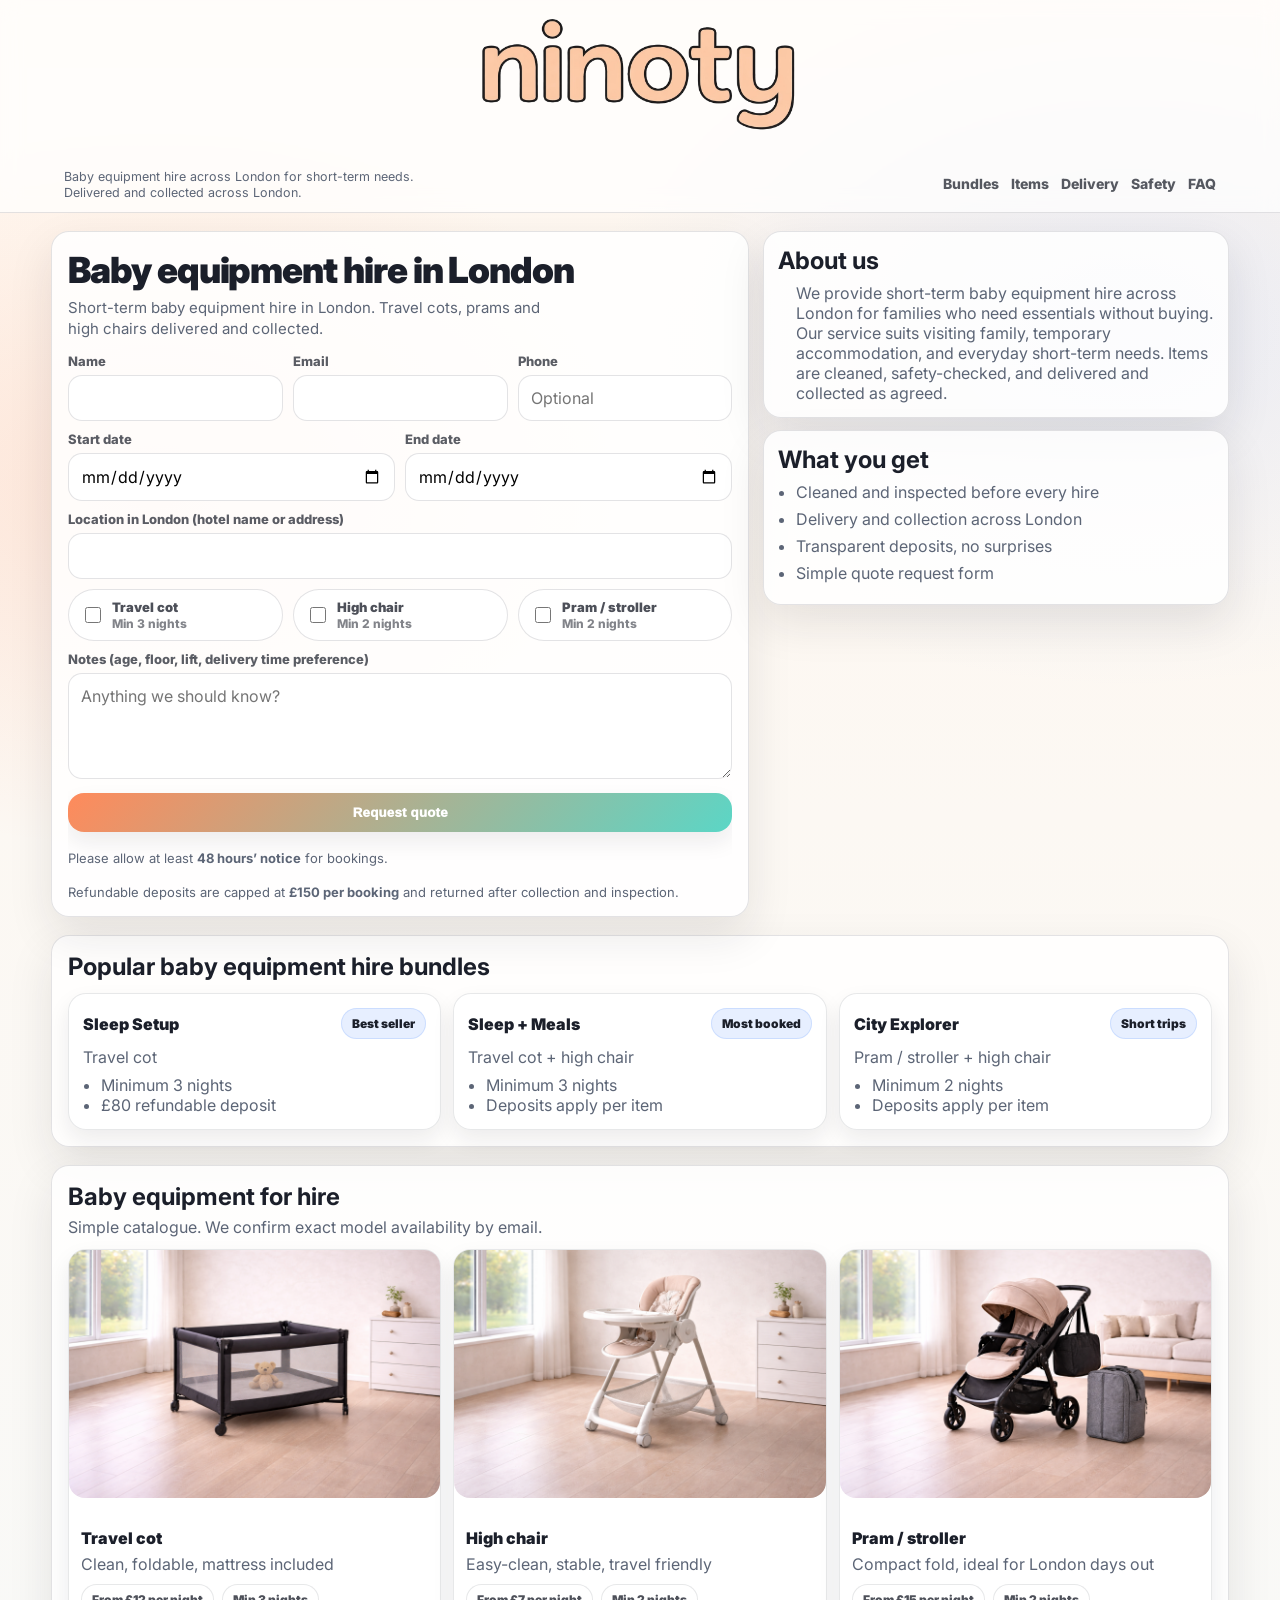
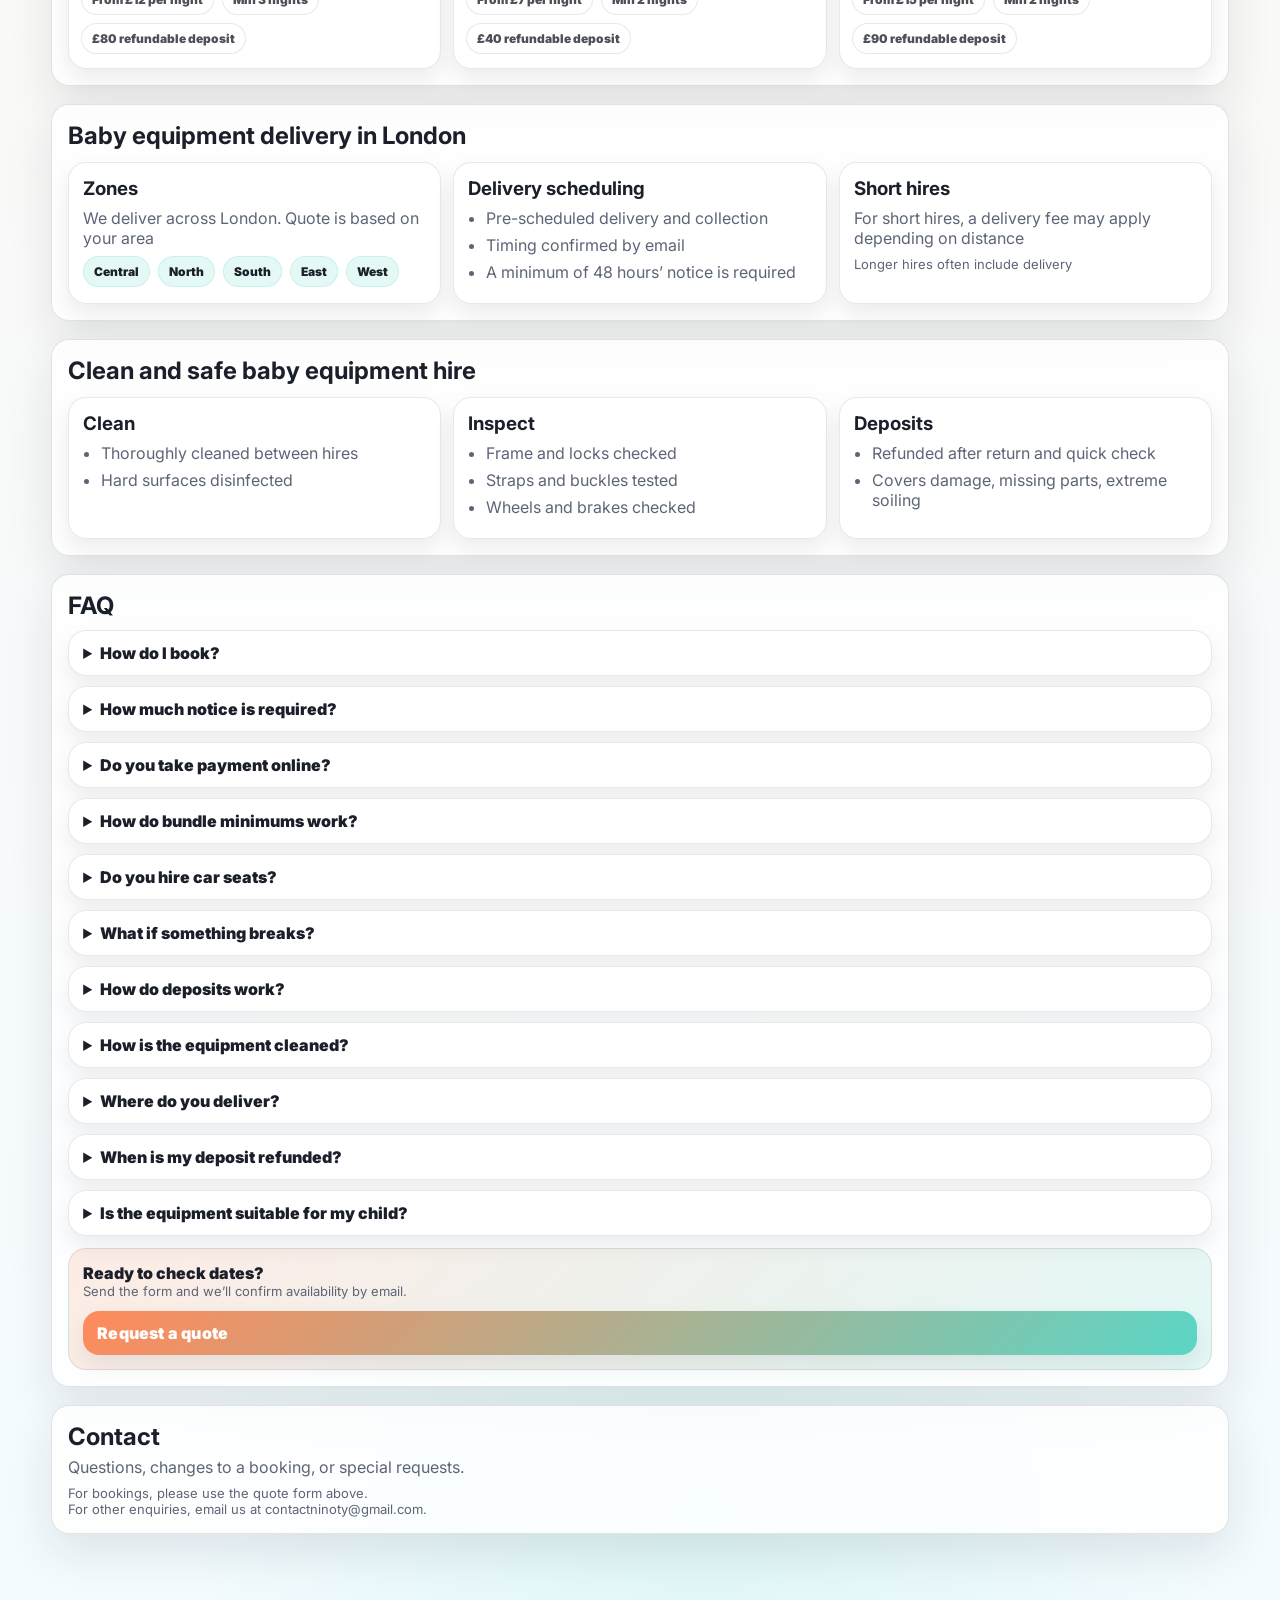
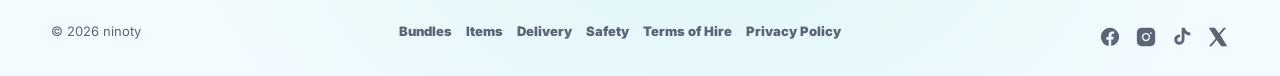
==== index.html @ bf69cdf9 "favicon fix" ====
<!doctype html>
<html lang="en">
<head>
<!-- Google tag (gtag.js) -->
<script async src="https://www.googletagmanager.com/gtag/js?id=G-P8EN81XBQ0">
</script>
<script>
  window.dataLayer = window.dataLayer || [];
  function gtag(){dataLayer.push(arguments);}
  gtag('js', new Date());

  gtag('config', 'G-P8EN81XBQ0');
</script>
  <meta name="google-site-verification" content="wRnGSDMkeDOFPdHYI9C0vyOWE-GX8VwP2ZM1T0mgl_E" />
  <meta name="google-site-verification" content="97XYmqiNNCvXqMMkgpNxgFF7MHeZiaitrKLaD1qBqm8" />
  <meta charset="utf-8" />
  <meta name="viewport" content="width=device-width, initial-scale=1" />
  <link rel="icon" href="/favicon-32.png" sizes="32x32">
  <link rel="icon" href="/favicon-48.png" sizes="48x48">
  <link rel="apple-touch-icon" href="/icon-512.png">
  <title>Ninoty - Baby Equipment Hire in London | Travel Cots, Prams & High Chairs</title>
  <meta name="description" content="Baby equipment hire in London for short stays. Travel cots, prams and high chairs delivered and collected across London." />

  <!-- Brand font -->
  <link rel="preconnect" href="https://fonts.googleapis.com">
  <link rel="preconnect" href="https://fonts.gstatic.com" crossorigin>
  <link href="https://fonts.googleapis.com/css2?family=Inter:wght@400;600;700;800;900&display=swap" rel="stylesheet">
  <link rel="stylesheet" href="styles.css" />
</head>

<body>
  <!-- Top utility bar -->
<header class="top">
  <div class="top-inner header-stack">

    <!-- ROW 1: centered logo -->
    <div class="header-logo">
      <a href="/" aria-label="Ninoty home">
        <img src="images/ninoty-logo.png" alt="ninoty" class="brand-logo-center" />
      </a>
    </div>

    <!-- ROW 2: left text + right nav -->
    <div class="header-row">
      <div class="header-left">
        <div class="brand-sub">
          Baby equipment hire across London for short-term needs.<br>
          Delivered and collected across London.
        </div>
      </div>

      <nav class="header-right">
        <a href="#bundles">Bundles</a>
        <a href="#items">Items</a>
        <a href="#delivery">Delivery</a>
        <a href="#safety">Safety</a>
        <a href="#faq">FAQ</a>
      </nav>
    </div>

  </div>
</header>

  <main class="shell">
    <!-- Split: Quote panel + Trust panel -->
    <section class="first">
      <div class="quote">
        <div class="quote-head">
          <h1>Baby equipment hire in London</h1>
          <p class="hero-desc">
            Short-term baby equipment hire in London. Travel cots, prams and high chairs delivered and collected.
          </p>
        </div>

        <form class="quote-form"
              id="quote-form"
              name="quote"
              method="POST"
              data-netlify="true"
              netlify-honeypot="bot-field"
              action="/?success=1">
    

          <input type="hidden" name="form-name" value="quote">

          <p style="display:none;">
            <label>Don’t fill this out if you’re human:
              <input name="bot-field">
            </label>
          </p>
          <div class="grid3">
            <label>
              <span>Name</span>
              <input type="text" name="Name" autocomplete="name" required />
            </label>

            <label>
              <span>Email</span>
              <input type="email" name="Email" autocomplete="email" required />
            </label>

            <label>
              <span>Phone</span>
              <input type="tel" name="Phone" autocomplete="tel" placeholder="Optional" />
            </label>
          </div>

          <div class="grid2">
            <label>
              <span>Start date</span>
              <input type="date" id="start-date" name="Start date" required />
            </label>

            <label>
              <span>End date</span>
              <input type="date" id="end-date" name="End date" required />
            </label>
          </div>

          <label>
            <span>Location in London (hotel name or address)</span>
            <input type="text" name="Location" required />
          </label>

          <div class="checks">
            <label class="check">
              <input type="checkbox" name="Items" value="Travel cot" data-min-nights="3" />
              <span class="check-text">
                <span class="check-title">Travel cot</span>
                <span class="check-sub">Min 3 nights</span>
              </span>
            </label>

            <label class="check">
              <input type="checkbox" name="Items" value="High chair" data-min-nights="2" />
              <span class="check-text">
                <span class="check-title">High chair</span>
                <span class="check-sub">Min 2 nights</span>
              </span>
            </label>

            <label class="check">
              <input type="checkbox" name="Items" value="Pram / stroller" data-min-nights="2" />
              <span class="check-text">
                <span class="check-title">Pram / stroller</span>
                <span class="check-sub">Min 2 nights</span>
              </span>
            </label>
          </div>

          <label>
            <span>Notes (age, floor, lift, delivery time preference)</span>
            <textarea name="Notes" rows="4" placeholder="Anything we should know?"></textarea>
          </label>

          <button class="btn" type="submit">Request quote</button>

          <p id="success-msg" class="success-msg" style="display:none;">
          Thanks, we’ve received your request. We’ll check availability and follow up by email shortly.
          </p>

          <!-- Booking notice -->
          <p class="small">
            Please allow at least <strong>48 hours’ notice</strong> for bookings.
          </p>
          <p class="small">
            Refundable deposits are capped at <strong>£150 per booking</strong> and returned after collection and inspection.
          </p>
        </form>
      </div>

      <aside class="trust">
        <div class="trust-card">
          <h2>About us</h2>
          <p class="ticks">
          We provide short-term baby equipment hire across London for families who need essentials without buying.
          Our service suits visiting family, temporary accommodation, and everyday short-term needs.
          Items are cleaned, safety-checked, and delivered and collected as agreed.
          </p>
        </div>

        <div class="trust-card">
          <h2>What you get</h2>
          <ul class="ticks">
            <li>Cleaned and inspected before every hire</li>
            <li>Delivery and collection across London</li>
            <li>Transparent deposits, no surprises</li>
            <li>Simple quote request form</li>
          </ul>
        </div>        
      </aside>
    </section>

    <!-- Bundles first (not services) -->
    <section id="bundles" class="band">
      <div class="band-head">
        <h2>Popular baby equipment hire bundles</h2>
      </div>

      <div class="bundle-grid">
        <article class="bundle">
          <div class="bundle-top">
            <div class="bundle-title">Sleep Setup</div>
            <div class="bundle-tag">Best seller</div>
          </div>
          <div class="bundle-body">
            <p>Travel cot</p>
            <ul>
              <li>Minimum 3 nights</li>
              <li>£80 refundable deposit</li>
            </ul>
          </div>
        </article>

        <article class="bundle">
          <div class="bundle-top">
            <div class="bundle-title">Sleep + Meals</div>
            <div class="bundle-tag">Most booked</div>
          </div>
          <div class="bundle-body">
            <p>Travel cot + high chair</p>
            <ul>
              <li>Minimum 3 nights</li>
              <li>Deposits apply per item</li>
            </ul>
          </div>
        </article>

        <article class="bundle">
          <div class="bundle-top">
            <div class="bundle-title">City Explorer</div>
            <div class="bundle-tag">Short trips</div>
          </div>
          <div class="bundle-body">
            <p>Pram / stroller + high chair</p>
            <ul>
              <li>Minimum 2 nights</li>
              <li>Deposits apply per item</li>
            </ul>
          </div>
        </article>
      </div>
    </section>

    <!-- Item catalogue (with different layout) -->
    <section id="items" class="catalogue">
      <div class="cat-head">
        <h2>Baby equipment for hire</h2>
        <p>Simple catalogue. We confirm exact model availability by email.</p>
      </div>

      <div class="item-row">
        <article class="item">
          <div class="item-media">
            <img src="images/cot.jpg" alt="Travel cot for baby hire" />
          </div>
          <div class="item-info">
            <div class="item-name">Travel cot</div>
            <div class="item-desc">Clean, foldable, mattress included</div>
            <div class="item-meta">
              <span class="chip">From £12 per night</span>
              <span class="chip">Min 3 nights</span>
              <span class="chip">£80 refundable deposit</span>
            </div>
          </div>
        </article>

        <article class="item">
          <div class="item-media">
            <img src="images/highchair.jpg" alt="High chair for baby hire" />
          </div>
          <div class="item-info">
            <div class="item-name">High chair</div>
            <div class="item-desc">Easy-clean, stable, travel friendly</div>
            <div class="item-meta">
              <span class="chip">From £7 per night</span>
              <span class="chip">Min 2 nights</span>
              <span class="chip">£40 refundable deposit</span>
            </div>
          </div>
        </article>

        <article class="item">
          <div class="item-media">
            <img src="images/pram.jpg" alt="Pram / stroller hire in London" />
          </div>
          <div class="item-info">
            <div class="item-name">Pram / stroller</div>
            <div class="item-desc">Compact fold, ideal for London days out</div>
            <div class="item-meta">
              <span class="chip">From £15 per night</span>
              <span class="chip">Min 2 nights</span>
              <span class="chip">£90 refundable deposit</span>
            </div>
          </div>
        </article>
      </div>
    </section>

    <!-- Delivery + collection section -->
    <section id="delivery" class="delivery">
      <div class="del-head">
        <h2>Baby equipment delivery in London</h2>
      </div>

      <div class="del-grid">
        <div class="del-card">
          <h3>Zones</h3>
          <p>We deliver across London. Quote is based on your area</p>
          <div class="zones">
            <span class="zone">Central</span>
            <span class="zone">North</span>
            <span class="zone">South</span>
            <span class="zone">East</span>
            <span class="zone">West</span>
          </div>
        </div>

        <div class="del-card">
          <h3>Delivery scheduling</h3>
          <ul class="plain">
            <li>Pre-scheduled delivery and collection</li>
            <li>Timing confirmed by email</li>
            <li>A minimum of 48 hours’ notice is required</li>
          </ul>
        </div>

        <div class="del-card">
          <h3>Short hires</h3>
          <p>For short hires, a delivery fee may apply depending on distance</p>
          <p class="small">Longer hires often include delivery</p>
        </div>
      </div>
    </section>

    <!-- Safety and cleaning (checklist style) -->
    <section id="safety" class="safety">
      <div class="safe-head">
        <h2>Clean and safe baby equipment hire</h2>
      </div>

      <div class="checklist">
        <div class="checkcol">
          <h3>Clean</h3>
          <ul class="ticks">
            <li>Thoroughly cleaned between hires</li>
            <li>Hard surfaces disinfected</li>
          </ul>
        </div>

        <div class="checkcol">
          <h3>Inspect</h3>
          <ul class="ticks">
            <li>Frame and locks checked</li>
            <li>Straps and buckles tested</li>
            <li>Wheels and brakes checked</li>
          </ul>
        </div>

        <div class="checkcol">
          <h3>Deposits</h3>
          <ul class="ticks">
            <li>Refunded after return and quick check</li>
            <li>Covers damage, missing parts, extreme soiling</li>
          </ul>
        </div>
      </div>
    </section>

    <!-- FAQ + contact at the end -->
    <section id="faq" class="faq">
      <div class="faq-head">
        <h2>FAQ</h2>
      </div>

      <details>
        <summary>How do I book?</summary>
        <p>Use the quote request form on this page to tell us your dates, location, and items needed. We’ll check availability and follow up by email.</p>
      </details>

      <details>
        <summary>How much notice is required?</summary>
        <p>We require at least 48 hours’ notice for bookings.</p>
      </details>

      <details>
        <summary>Do you take payment online?</summary>
        <p>Booking and payments are currently arranged by email. Payments can be arranged once availability is confirmed.</p>
      </details>

      <details>
        <summary>How do bundle minimums work?</summary>
        <p>When items are hired together, the longest minimum hire period applies.</p>
      </details>

      <details>
        <summary>Do you hire car seats?</summary>
        <p>Not currently. Car seats may be added in the future.</p>
      </details>

      <details>
        <summary>What if something breaks?</summary>
        <p>Tell us immediately. Normal wear is expected. Damage or missing parts may be deducted from the deposit.</p>
      </details>

      <details>
        <summary>How do deposits work?</summary>
        <p>
        A refundable deposit applies per item and is capped at £150 per booking.
        Deposits are returned after collection and inspection of the equipment.
        </p>
      </details>

      <details>
        <summary>How is the equipment cleaned?</summary>
        <p>
          All items are cleaned and checked between hires.
          Travel cots are supplied with clean mattresses and covers.
        </p>
      </details>

      <details>
        <summary>Where do you deliver?</summary>
        <p>
          We deliver across London, including homes, hotels, serviced apartments, and short-stay accommodation.
          Delivery details are confirmed by email.
        </p>
      </details>

      <details>
        <summary>When is my deposit refunded?</summary>
        <p>
          Deposits are refunded within 3–5 working days after collection and inspection of the equipment.
        </p>
      </details>

      <details>
        <summary>Is the equipment suitable for my child?</summary>
        <p>
          All equipment should be used in line with manufacturer guidance and age or weight limits.
          If you’re unsure, contact us before booking.
        </p>
      </details>

      <div class="final-cta">
        <div>
          <div class="final-title">Ready to check dates?</div>
          <div class="final-sub">Send the form and we’ll confirm availability by email.</div>
        </div>
        <a class="btn" href="#quote-form">
          Request a quote
        </a>
      </div>
    </section>

    <section class="band" id="contact">
      <div class="band-head">
        <h2>Contact</h2>
        <p>Questions, changes to a booking, or special requests.</p>
      </div>

      <p class="small">
        For bookings, please use the quote form above.<br>
        For other enquiries, email us at
        <a href="mailto:contactninoty@gmail.com">contactninoty@gmail.com</a>.
      </p>
    </section>
  </main>

  <!-- Sticky mobile CTA (different flow) -->
  <div class="sticky">
    <div class="sticky-inner">
      <div class="sticky-text">
        <strong>Get a quote</strong>
        <span>Send dates + area</span>
      </div>
      <a class="sticky-btn" href="#quote-form">
        Get a quote
      </a>
    </div>
  </div>

  <footer class="foot">
    <div>© 2026 ninoty</div>
    <div class="foot-links">
      <a href="#bundles">Bundles</a>
      <a href="#items">Items</a>
      <a href="#delivery">Delivery</a>
      <a href="#safety">Safety</a>
      <a href="/terms.html">Terms of Hire</a>
      <a href="/privacy.html">Privacy Policy</a>
    </div>

    <div class="foot-social">
      <a href="https://facebook.com/profile.php?id=61586618325256" target="_blank" rel="noopener noreferrer" aria-label="Facebook">
        <!-- Facebook SVG -->
        <svg viewBox="0 0 24 24" aria-hidden="true">
          <path d="M22 12a10 10 0 1 0-11.5 9.9v-7H8v-2.9h2.5V9.8c0-2.5 1.5-3.9 3.8-3.9 1.1 0 2.2.2 2.2.2v2.4h-1.3c-1.2 0-1.6.7-1.6 1.5v1.8H16l-.4 2.9h-2.3v7A10 10 0 0 0 22 12z"/>
        </svg>
      </a>

      <a href="https://instagram.com/ninotybaby/" target="_blank" rel="noopener noreferrer" aria-label="Instagram">
        <!-- Instagram SVG -->
        <svg viewBox="0 0 24 24" aria-hidden="true">
          <path d="M7 2h10a5 5 0 0 1 5 5v10a5 5 0 0 1-5 5H7a5 5 0 0 1-5-5V7a5 5 0 0 1 5-5zm5 5.5a4.5 4.5 0 1 0 4.5 4.5A4.5 4.5 0 0 0 12 7.5zm0 7.4A2.9 2.9 0 1 1 14.9 12 2.9 2.9 0 0 1 12 14.9zM17.3 6.7a1 1 0 1 0 1 1 1 1 0 0 0-1-1z"/>
        </svg>
      </a>

      <a href="https://tiktok.com/@ninotybaby" target="_blank" rel="noopener noreferrer" aria-label="TikTok">
        <!-- TikTok SVG -->
        <svg viewBox="0 0 24 24" aria-hidden="true">
          <path d="M12.004 2h3.188c.083.74.315 1.458.682 2.104a5.66 5.66 0 0 0 2.567 2.42c.75.348 1.55.53 2.56.553v3.19c-1.318.045-2.61-.21-3.807-.74a8.73 8.73 0 0 1-2.502-1.62v6.83c0 3.09-2.502 5.6-5.59 5.6a5.59 5.59 0 0 1 0-11.18c.29 0 .57.025.84.075v3.27a2.38 2.38 0 1 0 1.72 2.28V2z"/>
        </svg>
      </a>

      <a href="https://x.com/ninotybaby" target="_blank" rel="noopener noreferrer" aria-label="X">
        <!-- X SVG -->
        <svg viewBox="0 0 24 24" aria-hidden="true">
          <path d="M18.2 2H21l-6.6 7.6L22 22h-6.4l-5-6.6L5 22H2.2l7.2-8.4L2 2h6.5l4.5 6L18.2 2z"/>
        </svg>
      </a>
    </div>
  </footer>

  <script>
  // Booking rules:
  // - Start date must be at least 48 hours from now
  // - End date minimum depends on selected items (min nights)
  //   - No items selected: +1 night (prevents same-day start/end)
  //   - High chair / Pram: +2 nights
  //   - Travel cot: +3 nights (overrides others)
  (function(){
    const start = document.getElementById('start-date');
    const end = document.getElementById('end-date');
    const form = document.getElementById('quote-form');
    const itemChecks = Array.from(document.querySelectorAll('input[name="Items"][type="checkbox"]'));
    if (!start || !end || !form) return;

    const pad = (n) => String(n).padStart(2, '0');
    const toYMD = (d) => `${d.getFullYear()}-${pad(d.getMonth()+1)}-${pad(d.getDate())}`;
    const addDays = (dateStr, days) => {
      const d = new Date(dateStr + 'T00:00:00');
      d.setDate(d.getDate() + days);
      return toYMD(d);
    };

    const now = new Date();
    const minStart = new Date(now.getTime() + 48 * 60 * 60 * 1000);
    const minStartYMD = toYMD(minStart);
    start.min = minStartYMD;

    const getMinNightsSelected = () => {
      const checked = itemChecks.filter(i => i.checked);
      if (checked.length === 0) return 1;
      return Math.max(...checked.map(i => Number(i.dataset.minNights || 1)));
    };

    const setEndMin = () => {
      const minNights = getMinNightsSelected();

      if (!start.value){
        const base = new Date(minStart.getTime());
        base.setDate(base.getDate() + minNights);
        end.min = toYMD(base);
        if (end.value && end.value < end.min) end.value = '';
        return;
      }

      const minEndYMD = addDays(start.value, minNights);
      end.min = minEndYMD;

      if (end.value && end.value < minEndYMD){
        end.value = '';
      }
    };

    // Initialize + keep in sync
    setEndMin();
    start.addEventListener('change', setEndMin);
    itemChecks.forEach(i => i.addEventListener('change', setEndMin));

    end.addEventListener('focus', () => {
      if (!start.value) start.focus();
    });

    form.addEventListener('submit', (e) => {
      const anyChecked = itemChecks.some(i => i.checked);
      if (!anyChecked) {
        e.preventDefault();
        alert('Please select at least one item.');
      }
    });
  })();

  // Success message
  if (new URLSearchParams(window.location.search).get("success") === "1") {
    const msg = document.getElementById("success-msg");
    const form = document.getElementById("quote-form");

    if (msg) msg.style.display = "block";
    if (form) form.scrollIntoView({ behavior: "smooth" });
  }
</script>
</body>
</html>
---- styles.css ----
:root{
  --bg: #fff7ef;
  --bg2:#f3fbff;
  --ink:#1b1f2a;
  --muted:#5c6576;
  --line: rgba(27,31,42,0.12);

  --a:#ff8a5b;  /* peach */
  --b:#5bd6c6;  /* mint */
  --c:#7aa7ff;  /* soft blue */

  --card:#ffffff;
  --shadow: 0 18px 45px rgba(27,31,42,0.10);
  --shadow2: 0 10px 22px rgba(27,31,42,0.08);

  --r: 18px;
  --max: 1900px;
}

*{ box-sizing:border-box; }
html{ scroll-behavior:smooth; }

body{
  margin:0;
  color:var(--ink);
  font-family: 'Inter', ui-sans-serif, system-ui, -apple-system, Segoe UI, Roboto, Arial, sans-serif;
  background:
    radial-gradient(900px 600px at 12% 15%, rgba(255,138,91,0.18), transparent 60%),
    radial-gradient(900px 600px at 88% 10%, rgba(122,167,255,0.16), transparent 60%),
    radial-gradient(900px 600px at 55% 95%, rgba(91,214,198,0.14), transparent 60%),
    linear-gradient(180deg, var(--bg), var(--bg2));
}

html, body{
  overflow-x: hidden;
  overflow-y: visible;
}

a{ color:inherit; text-decoration:none; }
a:hover{ opacity:0.92; }

.top{
  position: sticky;
  top: 0;
  z-index: 20;
  backdrop-filter: blur(10px);
  background: rgba(255,255,255,0.70);
  border-bottom: 1px solid var(--line);
}

.top-inner{
  width: 100%;
  margin: 0;
  padding-left: 0;
}

.brand{
  display:flex;
  align-items:center;
  gap: 12px;
}
.brand-mark{
  width: 40px;
  height: 40px;
  border-radius: 14px;
  display:grid;
  place-items:center;
  font-weight: 900;
  color: #fff;
  background: linear-gradient(135deg, var(--a), var(--c));
  box-shadow: var(--shadow2);
}
.brand-name{
  font-weight: 900;
  font-size: 20px;
  letter-spacing: -0.03em;
  line-height: 1;
}
.brand-sub{
  font-size: 12.5px;
  color: var(--muted);
  line-height: 1.25;
  margin-top: 3px;
}

.top-right{
  display:flex;
  gap: 12px;
  flex-wrap: wrap;
  font-weight: 800;
  color: rgba(27,31,42,0.74);
  font-size: 14px;
}

.shell{
  width: min(var(--max), 92vw);
  margin: 18px auto 80px;
}

/* First section: quote + trust */
.first{
  display:grid;
  grid-template-columns: 1fr;
  gap: 14px;
}

.quote, .trust-card{
  background: rgba(255,255,255,0.85);
  border: 1px solid var(--line);
  border-radius: var(--r);
  box-shadow: var(--shadow);
}

.quote{
  padding: 16px;
}

.quote-head h1{
  margin:0 0 6px;
  font-size: clamp(24px, 3.5vw, 36px);
  letter-spacing: -0.03em;
  font-weight: 900;
}
.quote-head p{ margin:0; color: var(--muted); }

/* Hero copy hierarchy */
.hero-sub{
  margin-top: 8px;
  font-size: 18px;
  font-weight: 800;
  letter-spacing: -0.01em;
  color: rgba(27,31,42,0.78);
}

.hero-desc{
  margin-top: 8px;
  font-size: 15px;
  line-height: 1.35;
  max-width: 56ch;
}

.quote-form{
  margin-top: 14px;
  display:grid;
  gap: 10px;
}

.quote-form label:not(.check) > span{
  display:block;
  font-size: 13px;
  font-weight: 800;
  color: rgba(27,31,42,0.72);
  margin-bottom: 6px;
}

input:not([type="checkbox"]):not([type="radio"]), textarea{
  width:100%;
  padding: 12px 12px;
  border-radius: 14px;
  border: 1px solid var(--line);
  background: rgba(255,255,255,0.95);
  font: inherit;
  outline: none;
}
input:not([type="checkbox"]):not([type="radio"]):focus, textarea:focus{
  border-color: rgba(122,167,255,0.55);
  box-shadow: 0 0 0 4px rgba(122,167,255,0.18);
}

.grid3{
  display:grid;
  grid-template-columns: repeat(3, minmax(0, 1fr));
  gap: 10px;
}

.grid3 > label { min-width: 0; }
.grid3 input { min-width: 0; }

.grid2{
  display:grid;
  grid-template-columns: 1fr 1fr;
  gap: 10px;
}

.grid2 > label { min-width: 0; }
.grid2 input { min-width: 0; }


.checks{
  display:grid;
  grid-template-columns: repeat(3, minmax(0, 1fr));
  gap: 10px;
}

.check{
  display:flex;
  align-items:center;
  gap: 8px;
  padding: 10px 12px;
  border-radius: 999px;
  border: 1px solid var(--line);
  background: rgba(255,255,255,0.85);
  font-weight: 800;
  color: rgba(27,31,42,0.76);
  width: 100%;
}

.check-text{
  display:flex;
  flex-direction:column;
  line-height: 1.15;
}

.check-title{
  font-size: 13px;
  font-weight: 900;
  color: rgba(27,31,42,0.78);
}

.check-sub{
  margin-top: 2px;
  font-size: 12px;
  font-weight: 800;
  color: rgba(27,31,42,0.55);
}

.check input[type="checkbox"]{
  width: 16px;
  height: 16px;
  flex: 0 0 auto;
}

.btn{
  display:inline-block;
  width:100%;
  padding: 12px 14px;
  border-radius: 16px;
  border: 0;
  background: linear-gradient(135deg, var(--a), var(--b));
  color: #fff;
  font-weight: 1000;
  letter-spacing: 0.2px;
  cursor: pointer;
  box-shadow: var(--shadow2);
}

.fine{
  font-size: 13px;
  color: var(--muted);
}
.fine a{ font-weight: 900; }

.trust{
  display:grid;
  gap: 12px;
}

.trust-card{
  padding: 14px;
}

.trust-card h2, .trust-card h3{
  margin: 0 0 8px;
}
.ticks{
  margin: 0;
  padding-left: 18px;
  color: var(--muted);
}
.ticks li{ margin: 7px 0; }

.trust-card.highlight{
  background: linear-gradient(180deg, rgba(255,255,255,0.90), rgba(255,255,255,0.70));
  border-color: rgba(27,31,42,0.10);
}

.mini-prices{
  display:grid;
  gap: 8px;
  margin-top: 10px;
}
.mp{
  display:flex;
  align-items:baseline;
  justify-content:space-between;
  gap: 10px;
  padding: 10px 12px;
  border-radius: 14px;
  border: 1px solid rgba(27,31,42,0.10);
  background: rgba(255,255,255,0.78);
}
.mp span{ color: var(--muted); font-weight: 800; }
.mp strong{ font-weight: 1000; }

.small{ font-size: 13px; color: var(--muted); margin: 8px 0 0; }

/* Bands and sections */
.band, .catalogue, .delivery, .safety, .faq{
  margin-top: 18px;
  padding: 16px;
  border-radius: var(--r);
  border: 1px solid var(--line);
  background: rgba(255,255,255,0.82);
  box-shadow: var(--shadow);
}

.band-head h2, .cat-head h2, .del-head h2, .safe-head h2, .faq-head h2{
  margin: 0 0 6px;
}
.band-head p, .cat-head p, .del-head p, .safe-head p{
  margin: 0;
  color: var(--muted);
}

/* Bundles */
.bundle-grid{
  display:grid;
  grid-template-columns: 1fr;
  gap: 12px;
  margin-top: 12px;
}
.bundle{
  border-radius: var(--r);
  border: 1px solid rgba(27,31,42,0.10);
  background: rgba(255,255,255,0.92);
  box-shadow: var(--shadow2);
  padding: 14px;
}
.bundle-top{
  display:flex;
  justify-content:space-between;
  align-items:center;
  gap: 10px;
  margin-bottom: 6px;
}
.bundle-title{ font-weight: 1000; }
.bundle-tag{
  font-size: 12px;
  font-weight: 1000;
  padding: 7px 10px;
  border-radius: 999px;
  background: rgba(122,167,255,0.18);
  border: 1px solid rgba(122,167,255,0.25);
}
.bundle-body p{ margin: 8px 0; color: var(--muted); }
.bundle ul{ margin: 0; padding-left: 18px; color: var(--muted); }

/* Items row (horizontal cards) */
.item-row{
  display:grid;
  grid-template-columns: 1fr;
  gap: 12px;
  margin-top: 12px;
}
.item{
  display:grid;
  grid-template-columns: 110px 1fr;
  gap: 12px;
  align-items: stretch;
  border-radius: var(--r);
  border: 1px solid rgba(27,31,42,0.10);
  background: rgba(255,255,255,0.92);
  box-shadow: var(--shadow2);
  /* overflow:hidden; */
}
.item-media img{
  width: 100%;
  height: 100%;
  object-fit: cover;
  display:block;
}
.item-info{
  padding: 12px 12px 12px 0;
}
.item-name{
  font-weight: 1000;
  margin-top: 6px;
}
.item-desc{
  color: var(--muted);
  margin-top: 6px;
}
.item-meta{
  display:flex;
  flex-wrap: wrap;
  gap: 8px;
  margin-top: 10px;
}
.chip{
  font-size: 12px;
  font-weight: 1000;
  padding: 7px 10px;
  border-radius: 999px;
  border: 1px solid rgba(27,31,42,0.10);
  background: rgba(255,255,255,0.85);
  color: rgba(27,31,42,0.78);
}

/* Delivery cards */
.del-grid{
  display:grid;
  grid-template-columns: 1fr;
  gap: 12px;
  margin-top: 12px;
}
.del-card{
  padding: 14px;
  border-radius: var(--r);
  border: 1px solid rgba(27,31,42,0.10);
  background: rgba(255,255,255,0.92);
  box-shadow: var(--shadow2);
}
.del-card h3{ margin: 0 0 8px; }
.del-card p{ margin: 0 0 8px; color: var(--muted); }
.plain{ margin:0; padding-left: 18px; color: var(--muted); }
.plain li{ margin: 7px 0; }
.zones{ display:flex; gap: 8px; flex-wrap: wrap; margin-top: 8px; }
.zone{
  font-size: 12px;
  font-weight: 1000;
  padding: 7px 10px;
  border-radius: 999px;
  background: rgba(91,214,198,0.16);
  border: 1px solid rgba(91,214,198,0.22);
}

/* Safety checklist */
.checklist{
  display:grid;
  grid-template-columns: 1fr;
  gap: 12px;
  margin-top: 12px;
}
.checkcol{
  padding: 14px;
  border-radius: var(--r);
  border: 1px solid rgba(27,31,42,0.10);
  background: rgba(255,255,255,0.92);
  box-shadow: var(--shadow2);
}
.checkcol h3{ margin: 0 0 8px; }

/* FAQ */
details{
  margin-top: 10px;
  border-radius: var(--r);
  border: 1px solid rgba(27,31,42,0.10);
  background: rgba(255,255,255,0.92);
  box-shadow: var(--shadow2);
  padding: 12px 14px;
}
summary{
  cursor: pointer;
  font-weight: 1000;
}
details p{
  margin: 10px 0 0;
  color: var(--muted);
}

.final-cta{
  margin-top: 12px;
  display:flex;
  align-items:center;
  justify-content:space-between;
  gap: 12px;
  flex-wrap: wrap;
  padding: 14px;
  border-radius: var(--r);
  border: 1px solid rgba(27,31,42,0.10);
  background: linear-gradient(135deg, rgba(255,138,91,0.16), rgba(91,214,198,0.16));
}
.final-title{ font-weight: 1000; }
.final-sub{ color: var(--muted); font-size: 13px; }

/* Sticky mobile bar */
.sticky{
  position: fixed;
  left: 0; right: 0; bottom: 0;
  padding: 10px;
  background: rgba(255,255,255,0.85);
  border-top: 1px solid var(--line);
  backdrop-filter: blur(10px);
}
.sticky-inner{
  width: min(var(--max), 92vw);
  margin: 0 auto;
  display:flex;
  align-items:center;
  justify-content:space-between;
  gap: 12px;
}
.sticky-text{
  display:flex;
  flex-direction: column;
  gap: 2px;
  color: rgba(27,31,42,0.85);
}
.sticky-text span{ font-size: 12px; color: var(--muted); }
.sticky-btn{
  padding: 10px 14px;
  border-radius: 14px;
  background: linear-gradient(135deg, var(--a), var(--c));
  color: #fff;
  font-weight: 1000;
  box-shadow: var(--shadow2);
}

/* Footer */
.foot{
  width: min(var(--max), 92vw);
  margin: 14px auto 84px;
  display:flex;
  justify-content:space-between;
  gap: 12px;
  color: var(--muted);
  font-size: 13px;
}
.foot-links{ display:flex; gap: 10px; font-weight: 900; }

/* Desktop */
@media (min-width: 920px){
  .first{ grid-template-columns: 1.2fr 0.8fr; align-items: start; }
  .bundle-grid{ grid-template-columns: repeat(3, 1fr); }
  .del-grid{ grid-template-columns: repeat(3, 1fr); }
  .checklist{ grid-template-columns: repeat(3, 1fr); }
  .item-row{ grid-template-columns: repeat(3, 1fr); }
  .item{ grid-template-columns: 1fr; }
  .item-media img{ height: 190px; }
  .item-info{ padding: 12px 12px 14px; }
}

/* If you hate the sticky bar on desktop */
@media (min-width: 920px){
  .sticky{ display:none; }
  .foot{ margin-bottom: 28px; }
}

/* Item cards
.item {
  background: #ffffff;
  border-radius: 18px;
  padding: 16px;
  display: flex;
  flex-direction: column;
} */

/* Image container */
.item-media {
  border-radius: 16px;   /* round the corners */
  overflow: hidden;      /* clip the image */
}

.item-media img {
  width: 100%;
  height: auto;
  object-fit:cover;
}

/* HEADER STACK LAYOUT */
.header-stack{
  display: grid;
  grid-template-rows: auto auto;
  gap: 10px;
}

/* Row 1: centered logo */
.header-logo{
  display: flex;
  justify-content: center;
}

.brand-logo-center{
  height: 150px;
  width: auto;
  display: block;
}

/* Row 2: subtitle left, nav right */
.header-row{
  width: 100%;
  display: flex;
  align-items: center;
  justify-content: space-between; /* pushes nav to the right edge */
  gap: 16px;
  padding-left: 0;  /* remove your old left-only padding */
}

/* Keep subtitle controlled */
.header-left{
  flex: 1;
  max-width: 400px;
}

/* Nav stays right */
.header-right{
  margin-left: auto;
  display: flex;
  gap: 12px;
  font-weight: 800;
  font-size: 14px;
  white-space: nowrap;
  color: rgba(27,31,42,0.74);
}

/* Responsive tweak */
@media (max-width: 700px){
  .header-row{
    flex-direction: column;
    align-items: flex-start;
    gap: 8px;
  }
}

.top-inner.header-stack{
  display: grid;
  grid-template-rows: auto auto;
  gap: 4px;
  padding: 12px 5vw;
}

@media (max-width: 420px){
  .brand-logo-center{
    height: 56px;
  }
}

@media (max-width: 420px){
  .top-inner.header-stack{
    padding-top: 6px;
    padding-bottom: 6px;
  }
}

@media (max-width: 420px){
  .brand-sub{
    font-size: 11.5px;
    line-height: 1.2;
  }
}

@media (max-width: 420px){
  .header-right{
    font-size: 12px;
    gap: 8px;
  }
}

/* Let grid/flex children actually shrink instead of overflowing */
.first > * { min-width: 0; }
.quote, .trust, .trust-card { min-width: 0; max-width: 100%; }

/* Mobile: stack the date fields so they never overlap */
@media (max-width: 480px){
  .grid2{ grid-template-columns: 1fr; }
}

@media (max-width: 600px) {
  .item-options {
    display: flex;
    flex-direction: column;
    gap: 12px;
  }

  .item-option {
    width: 100%;
  }
}

/* MOBILE FIXES – iPhone 13 Pro Max and smaller */
@media (max-width: 430px){

  /* Logo image */
  .brand-logo-center{
    height: 64px;       /* shrink logo */
    max-width: 90vw;
  }

  .header-logo{
    margin: 0;
    padding: 8px 0;     /* remove big gaps */
  }

  .top{
    padding-top: 0;
    padding-bottom: 0;
  }

  /* Checkbox pills */
  .checks{
    gap: 8px;
  }

  .check{
    padding: 8px 10px;
    border-radius: 14px; /* stop giant oval look */
  }

  .check input{
    width: 16px;
    height: 16px;
  }
}

@media (max-width: 900px){
  .grid3{ grid-template-columns: 1fr 1fr; }
  .checks{ grid-template-columns: 1fr 1fr; }
}

@media (max-width: 600px){
  .grid2{
    grid-template-columns: 1fr;
  }

  .grid3{
    grid-template-columns: 1fr;
  }

  .checks{
    grid-template-columns: 1fr;
  }
}

.foot-social {
  display: flex;
  gap: 14px;
  margin-top: 12px;
}

.foot-social a {
  width: 22px;
  height: 22px;
}

.foot-social svg {
  width: 100%;
  height: 100%;
  fill: currentColor;
}

.foot-social a:hover {
  color: #111;
}


/* 1) Ensure grid items are allowed to shrink (critical for Safari) */
.grid2 > *,
.grid3 > * {
  min-width: 0;
}

/* 2) Ensure form controls never exceed their container */
.quote-form input,
.quote-form select,
.quote-form textarea {
  box-sizing: border-box;
  width: 100%;
  max-width: 100%;
  min-width: 0;
}

/* 3) Safari-specific: date inputs often keep an intrinsic min width */
.quote-form input[type="date"] {
  -webkit-appearance: none;
  appearance: none;
  display: block;
  width: 100%;
  max-width: 100%;
  min-width: 0;
}

/* 4) Prevent any tiny horizontal bleed from rounding/layout quirks */
.quote,
.quote-form,
.grid2,
.grid3 {
  overflow-x: clip;  /* modern */
}
@supports not (overflow: clip) {
  .quote,
  .quote-form,
  .grid2,
  .grid3 { overflow-x: hidden; }
}

/* === Footer:keep social icons visible === */
.foot{
  display: flex;
  align-items: center;
  justify-content: space-between;
  gap: 14px;
}

.foot-links{
  display: flex;
  flex-wrap: wrap;
  gap: 10px 14px;
  align-items: center;
  justify-content: center;
  flex: 1;
  min-width: 0;
}

.foot-links a{
  white-space: nowrap;
}

/* Keep socials on the right and always visible */
.foot-social{
  display: flex;
  gap: 14px;
  align-items: center;
  flex: 0 0 auto;
}

/* If the screen is tight, stack neatly*/
@media (max-width: 520px){
  .foot{
    flex-direction: column;
    align-items: center;
    text-align: center;
  }
  .foot-links{
    justify-content: center;
  }
  .foot-social{
    margin-top: 6px;
  }
}

/* De-emphasise social icons on legal pages */
body.legal .foot-social {
  opacity: 0.6;
}

body.legal .foot-social a:hover {
  opacity: 1;
}
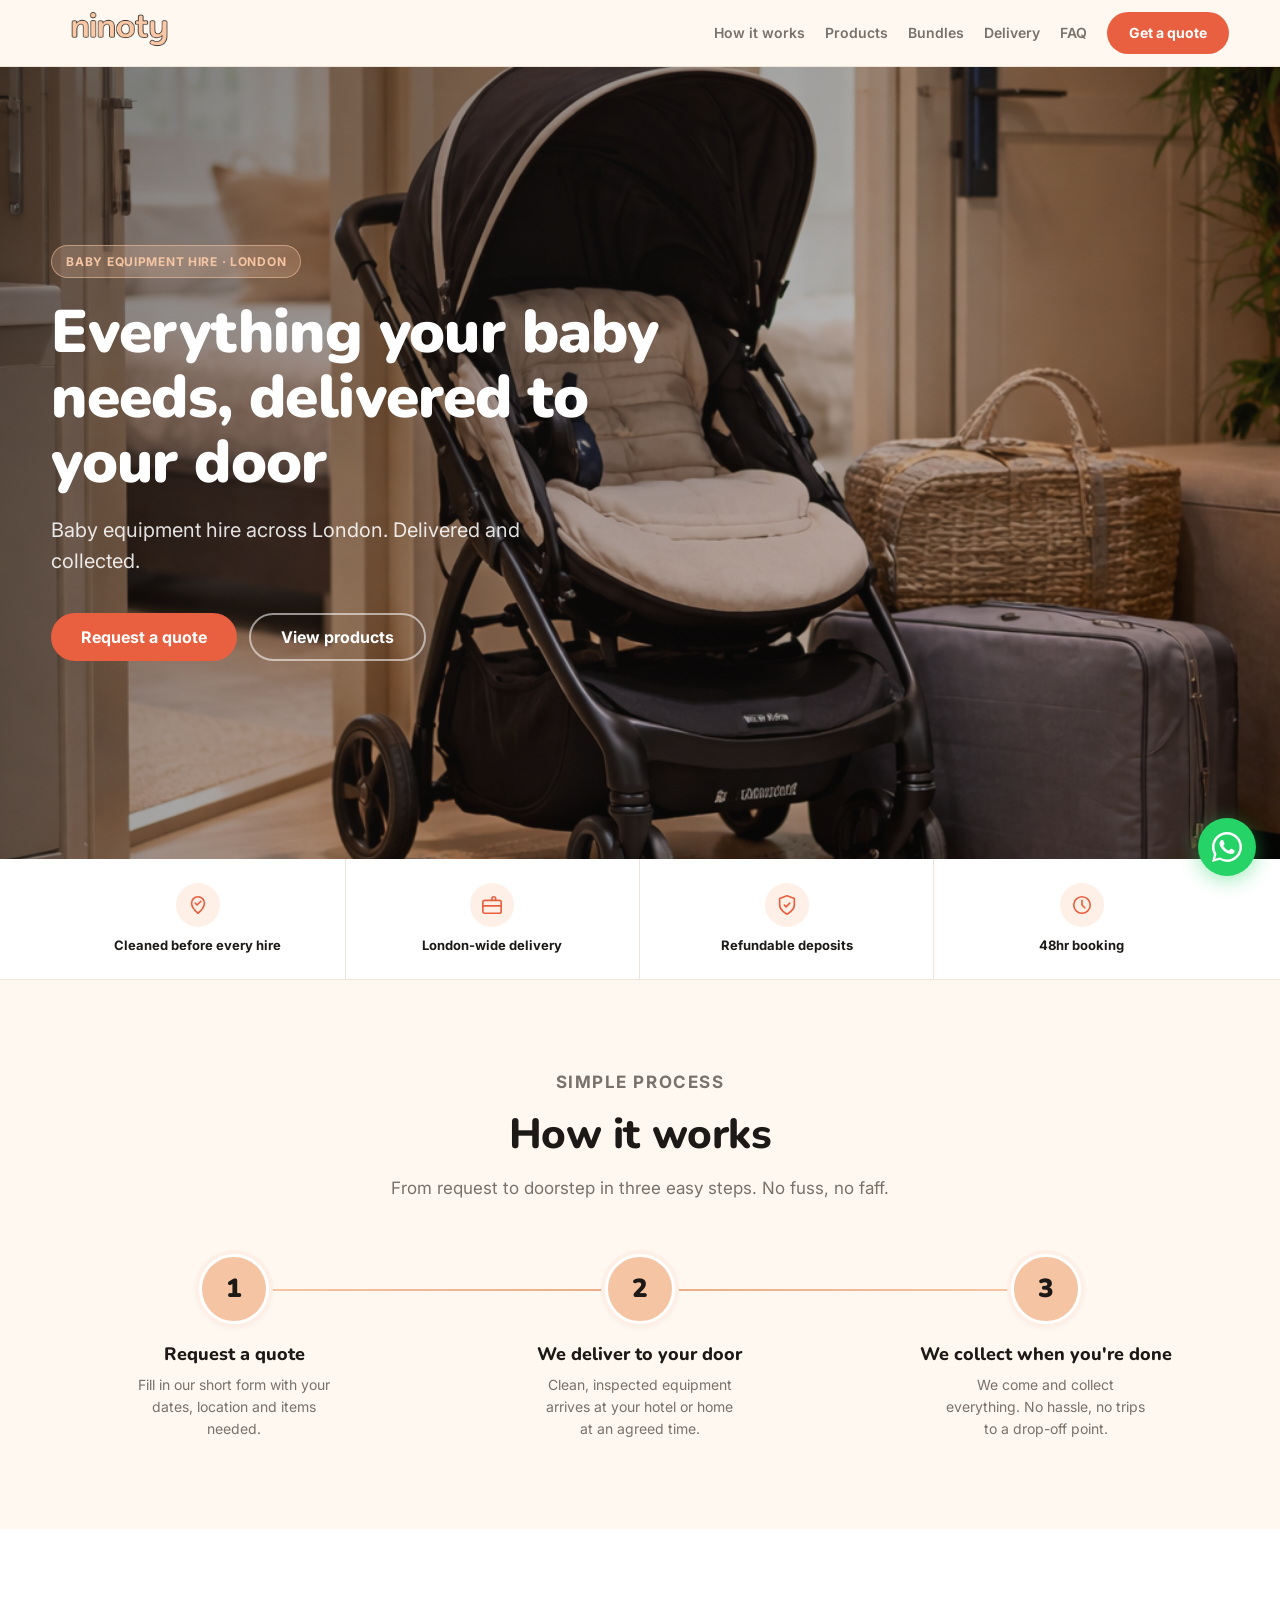
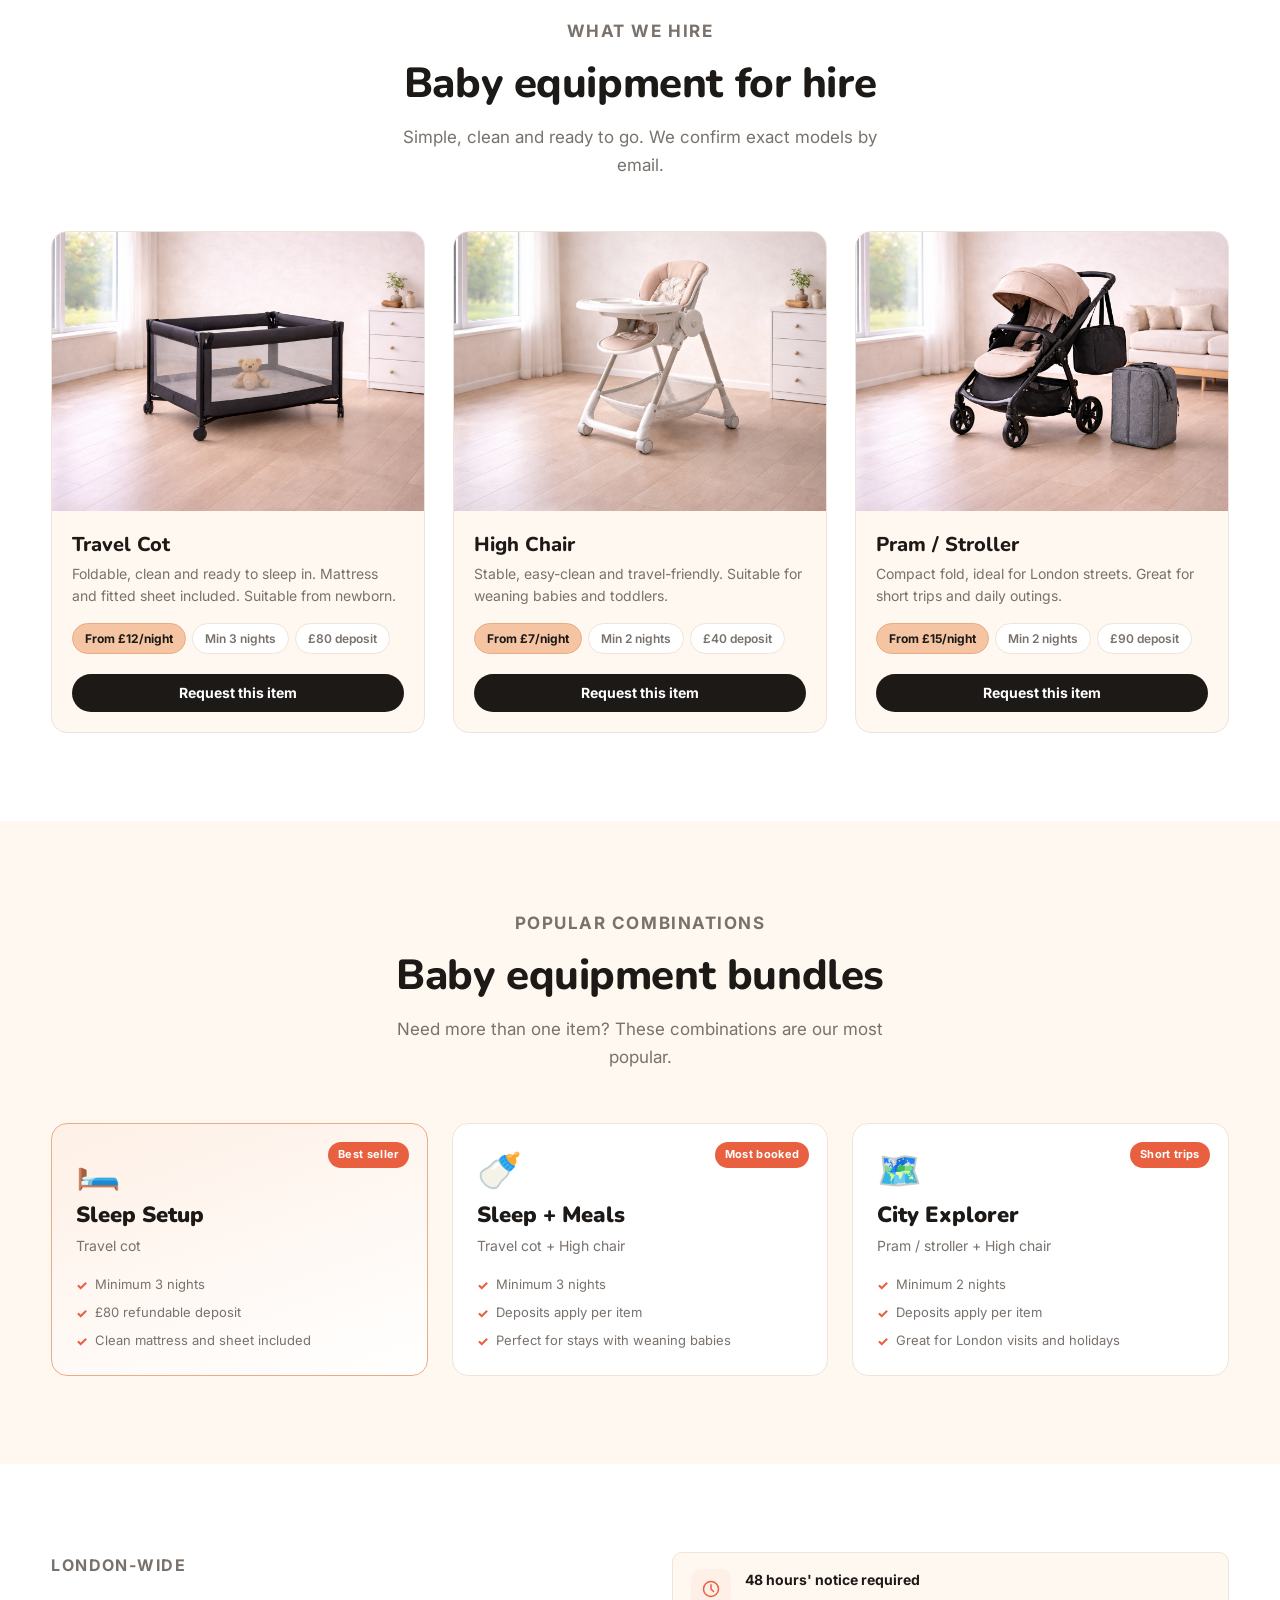
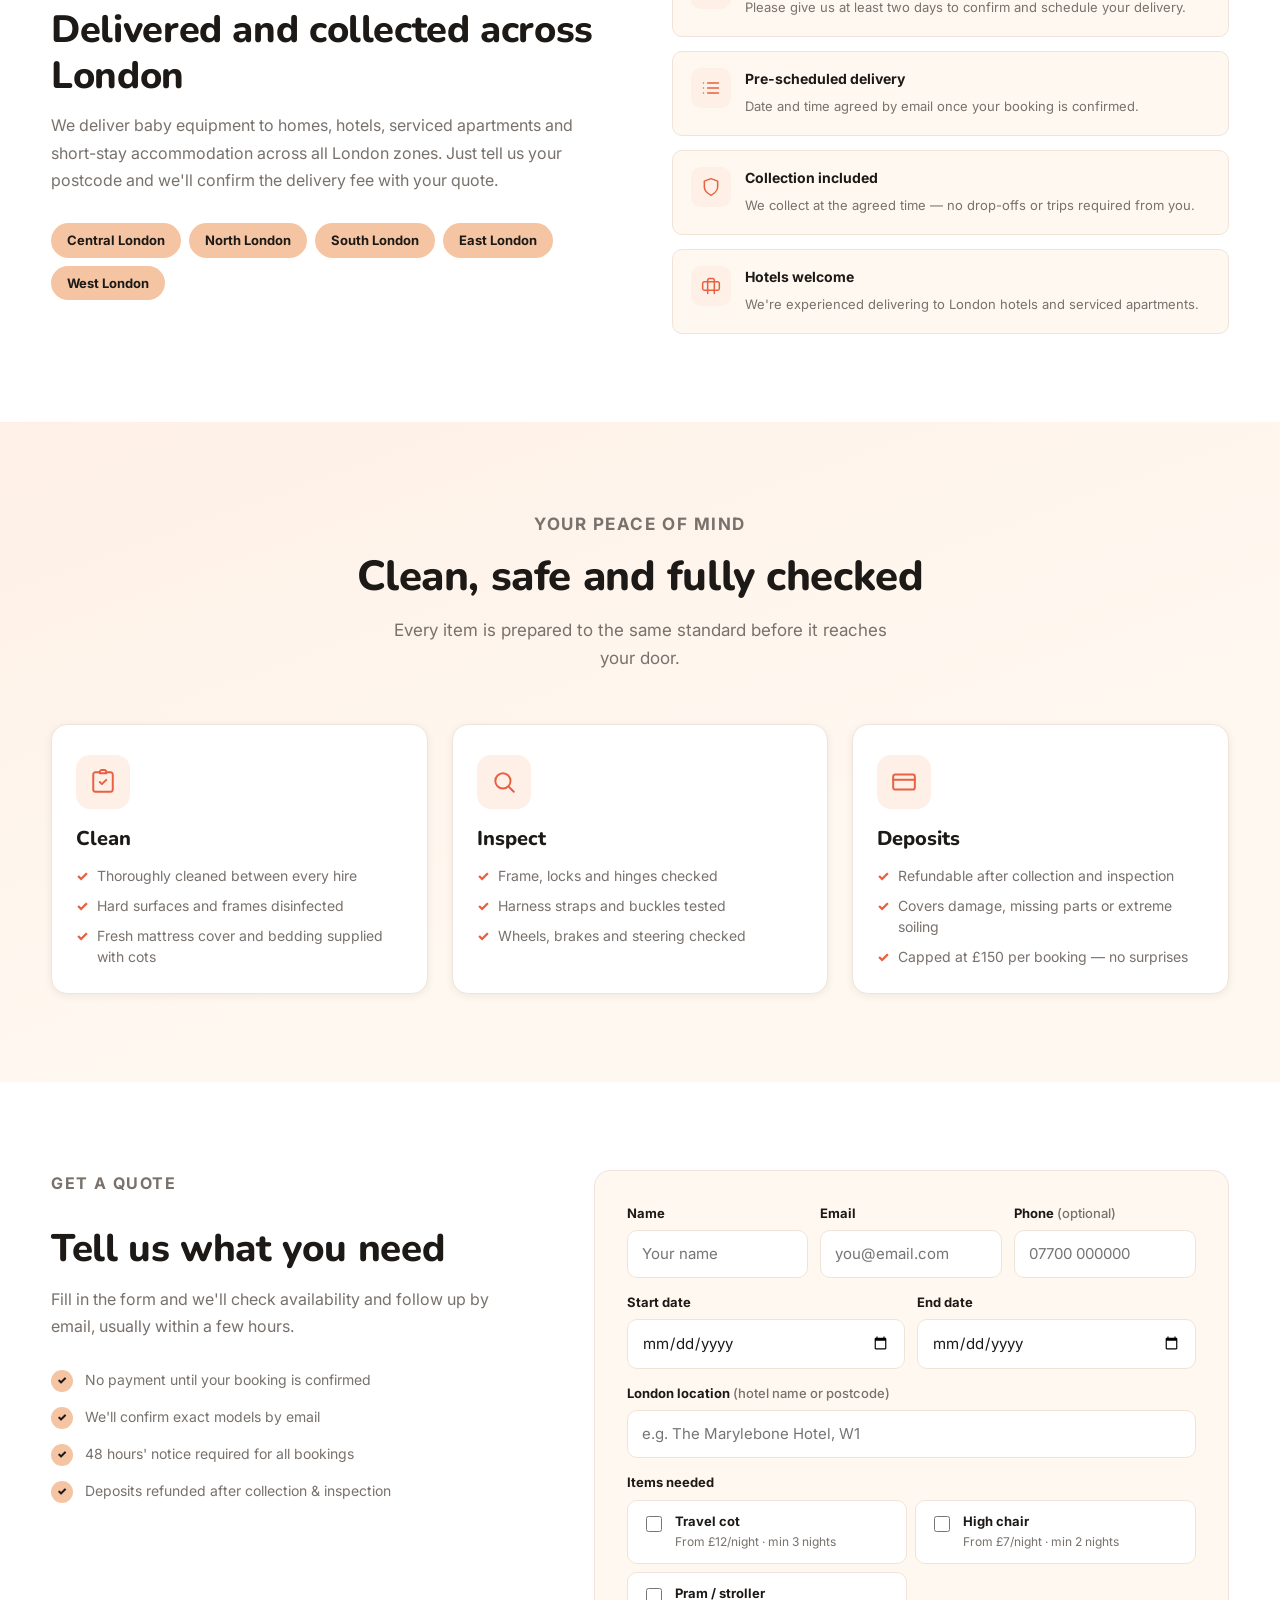
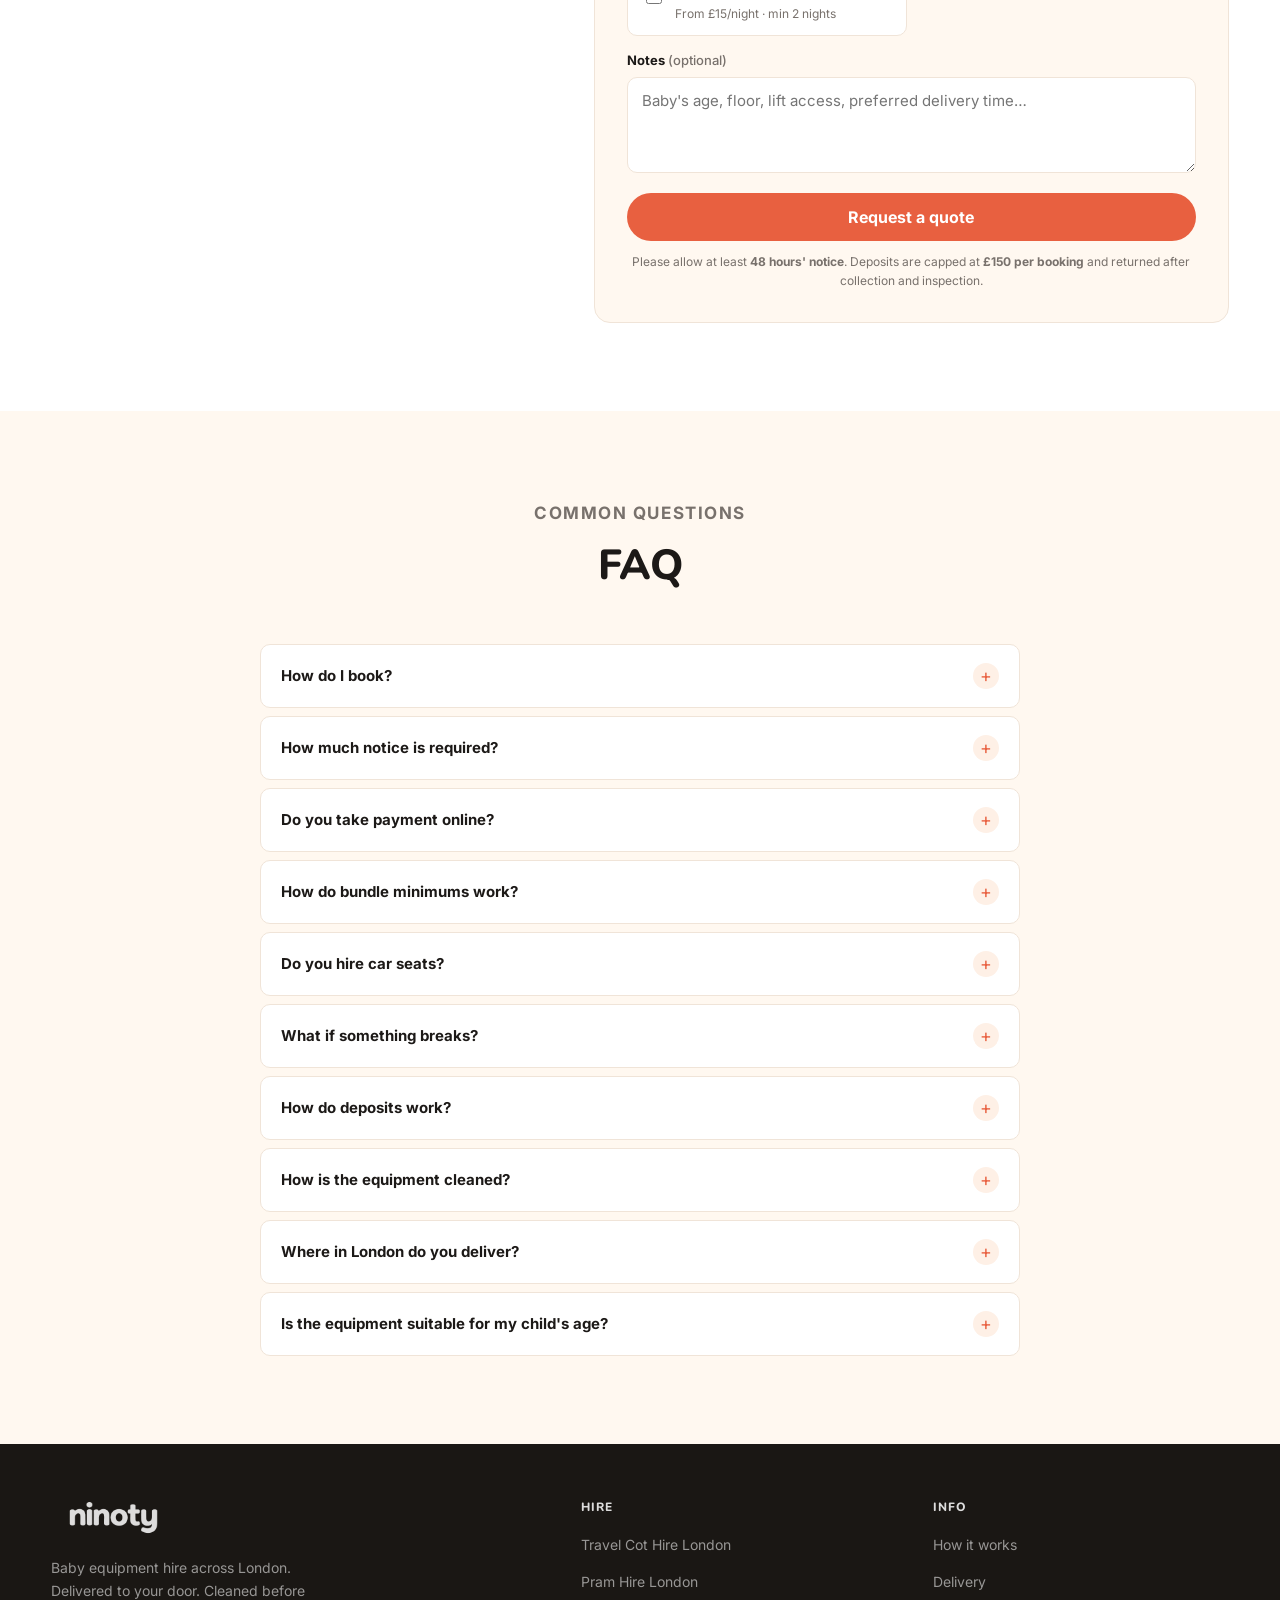
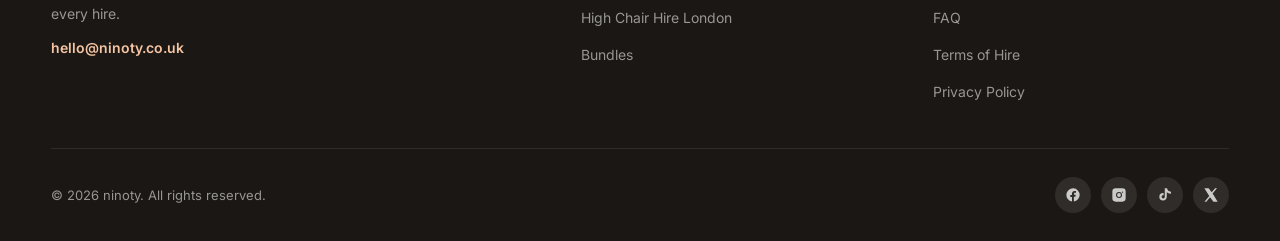
==== commit 025dd49b: "Full Website Redesign" ====
--- a/index.html
+++ b/index.html
@@ -1,605 +1,813 @@
 <!doctype html>
 <html lang="en">
 <head>
-<!-- Google tag (gtag.js) -->
-<script async src="https://www.googletagmanager.com/gtag/js?id=G-P8EN81XBQ0">
-</script>
-<script>
-  window.dataLayer = window.dataLayer || [];
-  function gtag(){dataLayer.push(arguments);}
-  gtag('js', new Date());
-
-  gtag('config', 'G-P8EN81XBQ0');
-</script>
+  <meta charset="utf-8" />
+  <meta name="viewport" content="width=device-width, initial-scale=1" />
+
+  <!-- SEO -->
+  <title>Ninoty | Baby Equipment Hire London — Travel Cots, Prams &amp; High Chairs</title>
+  <meta name="description" content="Baby equipment hire across London. Travel cots, prams and high chairs delivered and collected to your door. Cleaned before every hire. Request a quote today." />
+
+  <!-- Open Graph -->
+  <meta property="og:title" content="Ninoty | Baby Equipment Hire London — Travel Cots, Prams &amp; High Chairs" />
+  <meta property="og:description" content="Baby equipment hire across London. Travel cots, prams and high chairs delivered and collected to your door. Cleaned before every hire. Request a quote today." />
+  <meta property="og:type" content="website" />
+  <meta property="og:url" content="https://ninoty.co.uk" />
+  <meta property="og:image" content="https://ninoty.co.uk/images/hero.jpg" />
+  <meta property="og:site_name" content="Ninoty" />
+
+  <!-- Favicon -->
+  <link rel="icon" href="/favicon.ico" sizes="any" />
+  <link rel="icon" type="image/png" sizes="16x16" href="/favicon-16x16.png" />
+  <link rel="icon" type="image/png" sizes="32x32" href="/favicon-32x32.png" />
+  <link rel="icon" type="image/png" sizes="192x192" href="/android-chrome-192x192.png" />
+  <link rel="icon" type="image/png" sizes="512x512" href="/android-chrome-512x512.png" />
+  <link rel="apple-touch-icon" href="/apple-touch-icon.png" />
+  <link rel="manifest" href="/site.webmanifest" />
+
+  <!-- Google Site Verification -->
   <meta name="google-site-verification" content="wRnGSDMkeDOFPdHYI9C0vyOWE-GX8VwP2ZM1T0mgl_E" />
   <meta name="google-site-verification" content="97XYmqiNNCvXqMMkgpNxgFF7MHeZiaitrKLaD1qBqm8" />
-  <meta charset="utf-8" />
-  <meta name="viewport" content="width=device-width, initial-scale=1" />
-  <link rel="icon" href="/favicon-32.png" sizes="32x32">
-  <link rel="icon" href="/favicon-48.png" sizes="48x48">
-  <link rel="apple-touch-icon" href="/icon-512.png">
-  <title>Ninoty - Baby Equipment Hire in London | Travel Cots, Prams & High Chairs</title>
-  <meta name="description" content="Baby equipment hire in London for short stays. Travel cots, prams and high chairs delivered and collected across London." />
-
-  <!-- Brand font -->
-  <link rel="preconnect" href="https://fonts.googleapis.com">
-  <link rel="preconnect" href="https://fonts.gstatic.com" crossorigin>
-  <link href="https://fonts.googleapis.com/css2?family=Inter:wght@400;600;700;800;900&display=swap" rel="stylesheet">
+
+  <!-- Google Fonts -->
+  <link rel="preconnect" href="https://fonts.googleapis.com" />
+  <link rel="preconnect" href="https://fonts.gstatic.com" crossorigin />
+  <link href="https://fonts.googleapis.com/css2?family=Nunito:wght@400;600;700;800;900&family=Inter:wght@400;500;600;700&display=swap" rel="stylesheet" />
+
+  <!-- Stylesheet -->
   <link rel="stylesheet" href="styles.css" />
+
+  <!-- Google Analytics -->
+  <script async src="https://www.googletagmanager.com/gtag/js?id=G-P8EN81XBQ0"></script>
+  <script>
+    window.dataLayer = window.dataLayer || [];
+    function gtag(){dataLayer.push(arguments);}
+    gtag('js', new Date());
+    gtag('config', 'G-P8EN81XBQ0');
+  </script>
+  <!-- TODO: Replace GA ID above with your property ID if it changes -->
 </head>
 
 <body>
-  <!-- Top utility bar -->
-<header class="top">
-  <div class="top-inner header-stack">
-
-    <!-- ROW 1: centered logo -->
-    <div class="header-logo">
-      <a href="/" aria-label="Ninoty home">
-        <img src="images/ninoty-logo.png" alt="ninoty" class="brand-logo-center" />
+
+  <!-- ===================== NAV ===================== -->
+  <nav class="nav" id="top">
+    <div class="container nav-inner">
+      <a href="/" class="nav-logo" aria-label="Ninoty home">
+        <img src="images/ninoty-logo.png" alt="ninoty" />
       </a>
-    </div>
-
-    <!-- ROW 2: left text + right nav -->
-    <div class="header-row">
-      <div class="header-left">
-        <div class="brand-sub">
-          Baby equipment hire across London for short-term needs.<br>
-          Delivered and collected across London.
-        </div>
-      </div>
-
-      <nav class="header-right">
-        <a href="#bundles">Bundles</a>
-        <a href="#items">Items</a>
-        <a href="#delivery">Delivery</a>
-        <a href="#safety">Safety</a>
-        <a href="#faq">FAQ</a>
-      </nav>
-    </div>
-
+
+      <ul class="nav-links" id="nav-links">
+        <li><a href="#how">How it works</a></li>
+        <li><a href="#products">Products</a></li>
+        <li><a href="#bundles">Bundles</a></li>
+        <li><a href="#delivery">Delivery</a></li>
+        <li><a href="#faq">FAQ</a></li>
+        <li><a href="#quote" class="nav-cta">Get a quote</a></li>
+      </ul>
+
+      <button class="nav-toggle" id="nav-toggle" aria-label="Open menu" aria-expanded="false">
+        <svg width="24" height="24" viewBox="0 0 24 24" fill="none" stroke="currentColor" stroke-width="2" stroke-linecap="round">
+          <line x1="4" y1="7" x2="20" y2="7"/>
+          <line x1="4" y1="12" x2="20" y2="12"/>
+          <line x1="4" y1="17" x2="20" y2="17"/>
+        </svg>
+      </button>
+    </div>
+  </nav>
+
+  <!-- ===================== HERO ===================== -->
+  <section class="hero" aria-label="Hero">
+    <div class="hero-bg" role="img" aria-label="Pram in a stylish hotel room"></div>
+    <div class="container">
+      <div class="hero-content">
+        <span class="hero-eyebrow">Baby Equipment Hire · London</span>
+        <h1>Everything your baby needs, delivered to your door</h1>
+        <p class="hero-sub">Baby equipment hire across London. Delivered and collected.</p>
+        <div class="hero-btns">
+          <a href="#quote" class="btn-primary">Request a quote</a>
+          <a href="#products" class="btn-outline">View products</a>
+        </div>
+      </div>
+    </div>
+  </section>
+
+  <!-- ===================== TRUST BAR ===================== -->
+  <div class="trust-bar">
+    <div class="container">
+      <div class="trust-bar-grid">
+        <div class="trust-item">
+          <div class="trust-icon">
+            <svg viewBox="0 0 24 24" aria-hidden="true">
+              <path d="M12 3C8 3 5 6 5 10c0 5 7 11 7 11s7-6 7-11c0-4-3-7-7-7z"/>
+              <path d="M9 10l2 2 4-4"/>
+            </svg>
+          </div>
+          <strong>Cleaned before every hire</strong>
+        </div>
+        <div class="trust-item">
+          <div class="trust-icon">
+            <svg viewBox="0 0 24 24" aria-hidden="true">
+              <rect x="2" y="7" width="20" height="14" rx="2"/>
+              <path d="M16 7V5a2 2 0 0 0-4 0v2"/>
+              <path d="M2 13h20"/>
+            </svg>
+          </div>
+          <strong>London-wide delivery</strong>
+        </div>
+        <div class="trust-item">
+          <div class="trust-icon">
+            <svg viewBox="0 0 24 24" aria-hidden="true">
+              <path d="M12 22s8-4 8-10V5l-8-3-8 3v7c0 6 8 10 8 10z"/>
+              <path d="M9 12l2 2 4-4"/>
+            </svg>
+          </div>
+          <strong>Refundable deposits</strong>
+        </div>
+        <div class="trust-item">
+          <div class="trust-icon">
+            <svg viewBox="0 0 24 24" aria-hidden="true">
+              <circle cx="12" cy="12" r="9"/>
+              <path d="M12 7v5l3 3"/>
+            </svg>
+          </div>
+          <strong>48hr booking</strong>
+        </div>
+      </div>
+    </div>
   </div>
-</header>
-
-  <main class="shell">
-    <!-- Split: Quote panel + Trust panel -->
-    <section class="first">
-      <div class="quote">
-        <div class="quote-head">
-          <h1>Baby equipment hire in London</h1>
-          <p class="hero-desc">
-            Short-term baby equipment hire in London. Travel cots, prams and high chairs delivered and collected.
-          </p>
-        </div>
-
-        <form class="quote-form"
-              id="quote-form"
-              name="quote"
-              method="POST"
-              data-netlify="true"
-              netlify-honeypot="bot-field"
-              action="/?success=1">
-    
-
-          <input type="hidden" name="form-name" value="quote">
-
-          <p style="display:none;">
-            <label>Don’t fill this out if you’re human:
-              <input name="bot-field">
-            </label>
-          </p>
-          <div class="grid3">
-            <label>
-              <span>Name</span>
-              <input type="text" name="Name" autocomplete="name" required />
-            </label>
-
-            <label>
-              <span>Email</span>
-              <input type="email" name="Email" autocomplete="email" required />
-            </label>
-
-            <label>
-              <span>Phone</span>
-              <input type="tel" name="Phone" autocomplete="tel" placeholder="Optional" />
-            </label>
-          </div>
-
-          <div class="grid2">
-            <label>
-              <span>Start date</span>
-              <input type="date" id="start-date" name="Start date" required />
-            </label>
-
-            <label>
-              <span>End date</span>
-              <input type="date" id="end-date" name="End date" required />
-            </label>
-          </div>
-
-          <label>
-            <span>Location in London (hotel name or address)</span>
-            <input type="text" name="Location" required />
-          </label>
-
-          <div class="checks">
-            <label class="check">
-              <input type="checkbox" name="Items" value="Travel cot" data-min-nights="3" />
-              <span class="check-text">
-                <span class="check-title">Travel cot</span>
-                <span class="check-sub">Min 3 nights</span>
-              </span>
-            </label>
-
-            <label class="check">
-              <input type="checkbox" name="Items" value="High chair" data-min-nights="2" />
-              <span class="check-text">
-                <span class="check-title">High chair</span>
-                <span class="check-sub">Min 2 nights</span>
-              </span>
-            </label>
-
-            <label class="check">
-              <input type="checkbox" name="Items" value="Pram / stroller" data-min-nights="2" />
-              <span class="check-text">
-                <span class="check-title">Pram / stroller</span>
-                <span class="check-sub">Min 2 nights</span>
-              </span>
-            </label>
-          </div>
-
-          <label>
-            <span>Notes (age, floor, lift, delivery time preference)</span>
-            <textarea name="Notes" rows="4" placeholder="Anything we should know?"></textarea>
-          </label>
-
-          <button class="btn" type="submit">Request quote</button>
-
-          <p id="success-msg" class="success-msg" style="display:none;">
-          Thanks, we’ve received your request. We’ll check availability and follow up by email shortly.
-          </p>
-
-          <!-- Booking notice -->
-          <p class="small">
-            Please allow at least <strong>48 hours’ notice</strong> for bookings.
-          </p>
-          <p class="small">
-            Refundable deposits are capped at <strong>£150 per booking</strong> and returned after collection and inspection.
-          </p>
-        </form>
-      </div>
-
-      <aside class="trust">
-        <div class="trust-card">
-          <h2>About us</h2>
-          <p class="ticks">
-          We provide short-term baby equipment hire across London for families who need essentials without buying.
-          Our service suits visiting family, temporary accommodation, and everyday short-term needs.
-          Items are cleaned, safety-checked, and delivered and collected as agreed.
-          </p>
-        </div>
-
-        <div class="trust-card">
-          <h2>What you get</h2>
-          <ul class="ticks">
-            <li>Cleaned and inspected before every hire</li>
-            <li>Delivery and collection across London</li>
-            <li>Transparent deposits, no surprises</li>
-            <li>Simple quote request form</li>
+
+  <!-- ===================== HOW IT WORKS ===================== -->
+  <section class="how" id="how">
+    <div class="container">
+      <div class="section-header">
+        <p class="section-eyebrow">Simple process</p>
+        <h2>How it works</h2>
+        <p>From request to doorstep in three easy steps. No fuss, no faff.</p>
+      </div>
+      <div class="steps">
+        <div class="step">
+          <div class="step-num">1</div>
+          <h3>Request a quote</h3>
+          <p>Fill in our short form with your dates, location and items needed.</p>
+        </div>
+        <div class="step">
+          <div class="step-num">2</div>
+          <h3>We deliver to your door</h3>
+          <p>Clean, inspected equipment arrives at your hotel or home at an agreed time.</p>
+        </div>
+        <div class="step">
+          <div class="step-num">3</div>
+          <h3>We collect when you're done</h3>
+          <p>We come and collect everything. No hassle, no trips to a drop-off point.</p>
+        </div>
+      </div>
+    </div>
+  </section>
+
+  <!-- ===================== PRODUCTS ===================== -->
+  <section class="products" id="products">
+    <div class="container">
+      <div class="section-header">
+        <p class="section-eyebrow">What we hire</p>
+        <h2>Baby equipment for hire</h2>
+        <p>Simple, clean and ready to go. We confirm exact models by email.</p>
+      </div>
+      <div class="product-grid">
+
+        <article class="product-card">
+          <div class="product-img">
+            <img src="images/cot.jpg" alt="Travel cot for hire in London" loading="lazy" />
+          </div>
+          <div class="product-body">
+            <h3 class="product-name">Travel Cot</h3>
+            <p class="product-desc">Foldable, clean and ready to sleep in. Mattress and fitted sheet included. Suitable from newborn.</p>
+            <div class="product-chips">
+              <span class="chip chip-price">From £12/night</span>
+              <span class="chip">Min 3 nights</span>
+              <span class="chip">£80 deposit</span>
+            </div>
+            <a href="#quote" class="btn-dark" data-check="Travel cot">Request this item</a>
+          </div>
+        </article>
+
+        <article class="product-card">
+          <div class="product-img">
+            <img src="images/highchair.jpg" alt="High chair for hire in London" loading="lazy" />
+          </div>
+          <div class="product-body">
+            <h3 class="product-name">High Chair</h3>
+            <p class="product-desc">Stable, easy-clean and travel-friendly. Suitable for weaning babies and toddlers.</p>
+            <div class="product-chips">
+              <span class="chip chip-price">From £7/night</span>
+              <span class="chip">Min 2 nights</span>
+              <span class="chip">£40 deposit</span>
+            </div>
+            <a href="#quote" class="btn-dark" data-check="High chair">Request this item</a>
+          </div>
+        </article>
+
+        <article class="product-card">
+          <div class="product-img">
+            <img src="images/pram.jpg" alt="Pram and stroller hire in London" loading="lazy" />
+          </div>
+          <div class="product-body">
+            <h3 class="product-name">Pram / Stroller</h3>
+            <p class="product-desc">Compact fold, ideal for London streets. Great for short trips and daily outings.</p>
+            <div class="product-chips">
+              <span class="chip chip-price">From £15/night</span>
+              <span class="chip">Min 2 nights</span>
+              <span class="chip">£90 deposit</span>
+            </div>
+            <a href="#quote" class="btn-dark" data-check="Pram / stroller">Request this item</a>
+          </div>
+        </article>
+
+      </div>
+    </div>
+  </section>
+
+  <!-- ===================== BUNDLES ===================== -->
+  <section class="bundles" id="bundles">
+    <div class="container">
+      <div class="section-header">
+        <p class="section-eyebrow">Popular combinations</p>
+        <h2>Baby equipment bundles</h2>
+        <p>Need more than one item? These combinations are our most popular.</p>
+      </div>
+      <div class="bundle-grid">
+
+        <article class="bundle-card featured">
+          <span class="bundle-badge">Best seller</span>
+          <span class="bundle-emoji" aria-hidden="true">🛏️</span>
+          <h3 class="bundle-name">Sleep Setup</h3>
+          <p class="bundle-items-label">Travel cot</p>
+          <ul class="bundle-details">
+            <li>Minimum 3 nights</li>
+            <li>£80 refundable deposit</li>
+            <li>Clean mattress and sheet included</li>
           </ul>
-        </div>        
-      </aside>
-    </section>
-
-    <!-- Bundles first (not services) -->
-    <section id="bundles" class="band">
-      <div class="band-head">
-        <h2>Popular baby equipment hire bundles</h2>
-      </div>
-
-      <div class="bundle-grid">
-        <article class="bundle">
-          <div class="bundle-top">
-            <div class="bundle-title">Sleep Setup</div>
-            <div class="bundle-tag">Best seller</div>
-          </div>
-          <div class="bundle-body">
-            <p>Travel cot</p>
-            <ul>
-              <li>Minimum 3 nights</li>
-              <li>£80 refundable deposit</li>
-            </ul>
-          </div>
         </article>
 
-        <article class="bundle">
-          <div class="bundle-top">
-            <div class="bundle-title">Sleep + Meals</div>
-            <div class="bundle-tag">Most booked</div>
-          </div>
-          <div class="bundle-body">
-            <p>Travel cot + high chair</p>
-            <ul>
-              <li>Minimum 3 nights</li>
-              <li>Deposits apply per item</li>
-            </ul>
-          </div>
+        <article class="bundle-card">
+          <span class="bundle-badge">Most booked</span>
+          <span class="bundle-emoji" aria-hidden="true">🍼</span>
+          <h3 class="bundle-name">Sleep + Meals</h3>
+          <p class="bundle-items-label">Travel cot + High chair</p>
+          <ul class="bundle-details">
+            <li>Minimum 3 nights</li>
+            <li>Deposits apply per item</li>
+            <li>Perfect for stays with weaning babies</li>
+          </ul>
         </article>
 
-        <article class="bundle">
-          <div class="bundle-top">
-            <div class="bundle-title">City Explorer</div>
-            <div class="bundle-tag">Short trips</div>
-          </div>
-          <div class="bundle-body">
-            <p>Pram / stroller + high chair</p>
-            <ul>
-              <li>Minimum 2 nights</li>
-              <li>Deposits apply per item</li>
-            </ul>
-          </div>
+        <article class="bundle-card">
+          <span class="bundle-badge">Short trips</span>
+          <span class="bundle-emoji" aria-hidden="true">🗺️</span>
+          <h3 class="bundle-name">City Explorer</h3>
+          <p class="bundle-items-label">Pram / stroller + High chair</p>
+          <ul class="bundle-details">
+            <li>Minimum 2 nights</li>
+            <li>Deposits apply per item</li>
+            <li>Great for London visits and holidays</li>
+          </ul>
         </article>
-      </div>
-    </section>
-
-    <!-- Item catalogue (with different layout) -->
-    <section id="items" class="catalogue">
-      <div class="cat-head">
-        <h2>Baby equipment for hire</h2>
-        <p>Simple catalogue. We confirm exact model availability by email.</p>
-      </div>
-
-      <div class="item-row">
-        <article class="item">
-          <div class="item-media">
-            <img src="images/cot.jpg" alt="Travel cot for baby hire" />
-          </div>
-          <div class="item-info">
-            <div class="item-name">Travel cot</div>
-            <div class="item-desc">Clean, foldable, mattress included</div>
-            <div class="item-meta">
-              <span class="chip">From £12 per night</span>
-              <span class="chip">Min 3 nights</span>
-              <span class="chip">£80 refundable deposit</span>
-            </div>
-          </div>
-        </article>
-
-        <article class="item">
-          <div class="item-media">
-            <img src="images/highchair.jpg" alt="High chair for baby hire" />
-          </div>
-          <div class="item-info">
-            <div class="item-name">High chair</div>
-            <div class="item-desc">Easy-clean, stable, travel friendly</div>
-            <div class="item-meta">
-              <span class="chip">From £7 per night</span>
-              <span class="chip">Min 2 nights</span>
-              <span class="chip">£40 refundable deposit</span>
-            </div>
-          </div>
-        </article>
-
-        <article class="item">
-          <div class="item-media">
-            <img src="images/pram.jpg" alt="Pram / stroller hire in London" />
-          </div>
-          <div class="item-info">
-            <div class="item-name">Pram / stroller</div>
-            <div class="item-desc">Compact fold, ideal for London days out</div>
-            <div class="item-meta">
-              <span class="chip">From £15 per night</span>
-              <span class="chip">Min 2 nights</span>
-              <span class="chip">£90 refundable deposit</span>
-            </div>
-          </div>
-        </article>
-      </div>
-    </section>
-
-    <!-- Delivery + collection section -->
-    <section id="delivery" class="delivery">
-      <div class="del-head">
-        <h2>Baby equipment delivery in London</h2>
-      </div>
-
-      <div class="del-grid">
-        <div class="del-card">
-          <h3>Zones</h3>
-          <p>We deliver across London. Quote is based on your area</p>
-          <div class="zones">
-            <span class="zone">Central</span>
-            <span class="zone">North</span>
-            <span class="zone">South</span>
-            <span class="zone">East</span>
-            <span class="zone">West</span>
-          </div>
-        </div>
-
-        <div class="del-card">
-          <h3>Delivery scheduling</h3>
-          <ul class="plain">
-            <li>Pre-scheduled delivery and collection</li>
-            <li>Timing confirmed by email</li>
-            <li>A minimum of 48 hours’ notice is required</li>
+
+      </div>
+    </div>
+  </section>
+
+  <!-- ===================== DELIVERY ===================== -->
+  <section class="delivery" id="delivery">
+    <div class="container">
+      <div class="delivery-grid">
+        <div class="delivery-text">
+          <p class="section-eyebrow">London-wide</p>
+          <h2>Delivered and collected across London</h2>
+          <p>We deliver baby equipment to homes, hotels, serviced apartments and short-stay accommodation across all London zones. Just tell us your postcode and we'll confirm the delivery fee with your quote.</p>
+          <div class="zones-list">
+            <span class="zone-tag">Central London</span>
+            <span class="zone-tag">North London</span>
+            <span class="zone-tag">South London</span>
+            <span class="zone-tag">East London</span>
+            <span class="zone-tag">West London</span>
+          </div>
+        </div>
+        <div class="delivery-features">
+          <div class="delivery-feature">
+            <div class="delivery-feature-icon">
+              <svg viewBox="0 0 24 24" aria-hidden="true">
+                <circle cx="12" cy="12" r="9"/>
+                <path d="M12 7v5l3 3"/>
+              </svg>
+            </div>
+            <div>
+              <strong>48 hours' notice required</strong>
+              <span>Please give us at least two days to confirm and schedule your delivery.</span>
+            </div>
+          </div>
+          <div class="delivery-feature">
+            <div class="delivery-feature-icon">
+              <svg viewBox="0 0 24 24" aria-hidden="true">
+                <path d="M8 6h13M8 12h13M8 18h13M3 6h.01M3 12h.01M3 18h.01"/>
+              </svg>
+            </div>
+            <div>
+              <strong>Pre-scheduled delivery</strong>
+              <span>Date and time agreed by email once your booking is confirmed.</span>
+            </div>
+          </div>
+          <div class="delivery-feature">
+            <div class="delivery-feature-icon">
+              <svg viewBox="0 0 24 24" aria-hidden="true">
+                <path d="M12 22s8-4 8-10V5l-8-3-8 3v7c0 6 8 10 8 10z"/>
+              </svg>
+            </div>
+            <div>
+              <strong>Collection included</strong>
+              <span>We collect at the agreed time — no drop-offs or trips required from you.</span>
+            </div>
+          </div>
+          <div class="delivery-feature">
+            <div class="delivery-feature-icon">
+              <svg viewBox="0 0 24 24" aria-hidden="true">
+                <path d="M20 7H4a2 2 0 0 0-2 2v6a2 2 0 0 0 2 2h16a2 2 0 0 0 2-2V9a2 2 0 0 0-2-2z"/>
+                <path d="M16 21V5a2 2 0 0 0-2-2h-4a2 2 0 0 0-2 2v16"/>
+              </svg>
+            </div>
+            <div>
+              <strong>Hotels welcome</strong>
+              <span>We're experienced delivering to London hotels and serviced apartments.</span>
+            </div>
+          </div>
+        </div>
+      </div>
+    </div>
+  </section>
+
+  <!-- ===================== SAFETY ===================== -->
+  <section class="safety" id="safety">
+    <div class="container">
+      <div class="section-header">
+        <p class="section-eyebrow">Your peace of mind</p>
+        <h2>Clean, safe and fully checked</h2>
+        <p>Every item is prepared to the same standard before it reaches your door.</p>
+      </div>
+      <div class="safety-grid">
+
+        <div class="safety-card">
+          <div class="safety-card-icon">
+            <svg viewBox="0 0 24 24" aria-hidden="true">
+              <path d="M9 3H5a2 2 0 0 0-2 2v14a2 2 0 0 0 2 2h14a2 2 0 0 0 2-2V5a2 2 0 0 0-2-2h-4"/>
+              <path d="M9 3a2 2 0 0 1 2-2h2a2 2 0 0 1 2 2v1H9V3z"/>
+              <path d="M9 12l2 2 4-4"/>
+            </svg>
+          </div>
+          <h3>Clean</h3>
+          <ul>
+            <li>Thoroughly cleaned between every hire</li>
+            <li>Hard surfaces and frames disinfected</li>
+            <li>Fresh mattress cover and bedding supplied with cots</li>
           </ul>
         </div>
 
-        <div class="del-card">
-          <h3>Short hires</h3>
-          <p>For short hires, a delivery fee may apply depending on distance</p>
-          <p class="small">Longer hires often include delivery</p>
-        </div>
-      </div>
-    </section>
-
-    <!-- Safety and cleaning (checklist style) -->
-    <section id="safety" class="safety">
-      <div class="safe-head">
-        <h2>Clean and safe baby equipment hire</h2>
-      </div>
-
-      <div class="checklist">
-        <div class="checkcol">
-          <h3>Clean</h3>
-          <ul class="ticks">
-            <li>Thoroughly cleaned between hires</li>
-            <li>Hard surfaces disinfected</li>
+        <div class="safety-card">
+          <div class="safety-card-icon">
+            <svg viewBox="0 0 24 24" aria-hidden="true">
+              <circle cx="11" cy="11" r="7"/>
+              <path d="m21 21-4.35-4.35"/>
+            </svg>
+          </div>
+          <h3>Inspect</h3>
+          <ul>
+            <li>Frame, locks and hinges checked</li>
+            <li>Harness straps and buckles tested</li>
+            <li>Wheels, brakes and steering checked</li>
           </ul>
         </div>
 
-        <div class="checkcol">
-          <h3>Inspect</h3>
-          <ul class="ticks">
-            <li>Frame and locks checked</li>
-            <li>Straps and buckles tested</li>
-            <li>Wheels and brakes checked</li>
+        <div class="safety-card">
+          <div class="safety-card-icon">
+            <svg viewBox="0 0 24 24" aria-hidden="true">
+              <rect x="2" y="5" width="20" height="14" rx="2"/>
+              <path d="M2 10h20"/>
+            </svg>
+          </div>
+          <h3>Deposits</h3>
+          <ul>
+            <li>Refundable after collection and inspection</li>
+            <li>Covers damage, missing parts or extreme soiling</li>
+            <li>Capped at £150 per booking — no surprises</li>
           </ul>
         </div>
 
-        <div class="checkcol">
-          <h3>Deposits</h3>
-          <ul class="ticks">
-            <li>Refunded after return and quick check</li>
-            <li>Covers damage, missing parts, extreme soiling</li>
+      </div>
+    </div>
+  </section>
+
+  <!-- ===================== QUOTE FORM ===================== -->
+  <section class="quote-section" id="quote">
+    <div class="container">
+      <div class="quote-wrapper">
+
+        <div class="quote-aside">
+          <p class="section-eyebrow">Get a quote</p>
+          <h2>Tell us what you need</h2>
+          <p>Fill in the form and we'll check availability and follow up by email, usually within a few hours.</p>
+          <ul class="quote-trust-list">
+            <li><span class="qtl-check">✓</span> No payment until your booking is confirmed</li>
+            <li><span class="qtl-check">✓</span> We'll confirm exact models by email</li>
+            <li><span class="qtl-check">✓</span> 48 hours' notice required for all bookings</li>
+            <li><span class="qtl-check">✓</span> Deposits refunded after collection &amp; inspection</li>
           </ul>
         </div>
-      </div>
-    </section>
-
-    <!-- FAQ + contact at the end -->
-    <section id="faq" class="faq">
-      <div class="faq-head">
+
+        <div class="quote-form-box">
+          <form
+            id="quote-form"
+            name="quote-request"
+            method="POST"
+            data-netlify="true"
+            netlify-honeypot="bot-field"
+            novalidate
+          >
+            <input type="hidden" name="form-name" value="quote-request" />
+
+            <!-- Honeypot -->
+            <p class="hp-field">
+              <label>Don't fill this out: <input name="bot-field" tabindex="-1" /></label>
+            </p>
+
+            <div class="form-row-3">
+              <div class="form-group">
+                <label for="f-name">Name</label>
+                <input type="text" id="f-name" name="Name" autocomplete="name" required placeholder="Your name" />
+              </div>
+              <div class="form-group">
+                <label for="f-email">Email</label>
+                <input type="email" id="f-email" name="Email" autocomplete="email" required placeholder="you@email.com" />
+              </div>
+              <div class="form-group">
+                <label for="f-phone">Phone <span style="font-weight:500;color:var(--muted)">(optional)</span></label>
+                <input type="tel" id="f-phone" name="Phone" autocomplete="tel" placeholder="07700 000000" />
+              </div>
+            </div>
+
+            <div class="form-row">
+              <div class="form-group">
+                <label for="f-start">Start date</label>
+                <input type="date" id="f-start" name="Start date" required />
+              </div>
+              <div class="form-group">
+                <label for="f-end">End date</label>
+                <input type="date" id="f-end" name="End date" required />
+              </div>
+            </div>
+
+            <div class="form-group">
+              <label for="f-location">London location <span style="font-weight:500;color:var(--muted)">(hotel name or postcode)</span></label>
+              <input type="text" id="f-location" name="Location" required placeholder="e.g. The Marylebone Hotel, W1" />
+            </div>
+
+            <p class="form-checks-label">Items needed</p>
+            <div class="form-checks">
+              <label class="form-check">
+                <input type="checkbox" name="Items" value="Travel cot" data-min-nights="3" />
+                <span class="form-check-text">
+                  <strong>Travel cot</strong>
+                  <span>From £12/night · min 3 nights</span>
+                </span>
+              </label>
+              <label class="form-check">
+                <input type="checkbox" name="Items" value="High chair" data-min-nights="2" />
+                <span class="form-check-text">
+                  <strong>High chair</strong>
+                  <span>From £7/night · min 2 nights</span>
+                </span>
+              </label>
+              <label class="form-check">
+                <input type="checkbox" name="Items" value="Pram / stroller" data-min-nights="2" />
+                <span class="form-check-text">
+                  <strong>Pram / stroller</strong>
+                  <span>From £15/night · min 2 nights</span>
+                </span>
+              </label>
+            </div>
+
+            <div class="form-group">
+              <label for="f-notes">Notes <span style="font-weight:500;color:var(--muted)">(optional)</span></label>
+              <textarea id="f-notes" name="Notes" rows="3" placeholder="Baby's age, floor, lift access, preferred delivery time…"></textarea>
+            </div>
+
+            <button type="submit" class="form-submit">Request a quote</button>
+
+            <div class="success-message" id="success-msg" role="alert">
+              🎉 Thanks! We've received your request and will check availability and follow up by email shortly.
+            </div>
+
+            <p class="form-note">
+              Please allow at least <strong>48 hours' notice</strong>. Deposits are capped at <strong>£150 per booking</strong> and returned after collection and inspection.
+            </p>
+          </form>
+        </div>
+
+      </div>
+    </div>
+  </section>
+
+  <!-- ===================== FAQ ===================== -->
+  <section class="faq-section" id="faq">
+    <div class="container">
+      <div class="section-header">
+        <p class="section-eyebrow">Common questions</p>
         <h2>FAQ</h2>
       </div>
-
-      <details>
-        <summary>How do I book?</summary>
-        <p>Use the quote request form on this page to tell us your dates, location, and items needed. We’ll check availability and follow up by email.</p>
-      </details>
-
-      <details>
-        <summary>How much notice is required?</summary>
-        <p>We require at least 48 hours’ notice for bookings.</p>
-      </details>
-
-      <details>
-        <summary>Do you take payment online?</summary>
-        <p>Booking and payments are currently arranged by email. Payments can be arranged once availability is confirmed.</p>
-      </details>
-
-      <details>
-        <summary>How do bundle minimums work?</summary>
-        <p>When items are hired together, the longest minimum hire period applies.</p>
-      </details>
-
-      <details>
-        <summary>Do you hire car seats?</summary>
-        <p>Not currently. Car seats may be added in the future.</p>
-      </details>
-
-      <details>
-        <summary>What if something breaks?</summary>
-        <p>Tell us immediately. Normal wear is expected. Damage or missing parts may be deducted from the deposit.</p>
-      </details>
-
-      <details>
-        <summary>How do deposits work?</summary>
-        <p>
-        A refundable deposit applies per item and is capped at £150 per booking.
-        Deposits are returned after collection and inspection of the equipment.
-        </p>
-      </details>
-
-      <details>
-        <summary>How is the equipment cleaned?</summary>
-        <p>
-          All items are cleaned and checked between hires.
-          Travel cots are supplied with clean mattresses and covers.
-        </p>
-      </details>
-
-      <details>
-        <summary>Where do you deliver?</summary>
-        <p>
-          We deliver across London, including homes, hotels, serviced apartments, and short-stay accommodation.
-          Delivery details are confirmed by email.
-        </p>
-      </details>
-
-      <details>
-        <summary>When is my deposit refunded?</summary>
-        <p>
-          Deposits are refunded within 3–5 working days after collection and inspection of the equipment.
-        </p>
-      </details>
-
-      <details>
-        <summary>Is the equipment suitable for my child?</summary>
-        <p>
-          All equipment should be used in line with manufacturer guidance and age or weight limits.
-          If you’re unsure, contact us before booking.
-        </p>
-      </details>
-
-      <div class="final-cta">
-        <div>
-          <div class="final-title">Ready to check dates?</div>
-          <div class="final-sub">Send the form and we’ll confirm availability by email.</div>
-        </div>
-        <a class="btn" href="#quote-form">
-          Request a quote
-        </a>
-      </div>
-    </section>
-
-    <section class="band" id="contact">
-      <div class="band-head">
-        <h2>Contact</h2>
-        <p>Questions, changes to a booking, or special requests.</p>
-      </div>
-
-      <p class="small">
-        For bookings, please use the quote form above.<br>
-        For other enquiries, email us at
-        <a href="mailto:contactninoty@gmail.com">contactninoty@gmail.com</a>.
-      </p>
-    </section>
-  </main>
-
-  <!-- Sticky mobile CTA (different flow) -->
-  <div class="sticky">
-    <div class="sticky-inner">
-      <div class="sticky-text">
-        <strong>Get a quote</strong>
-        <span>Send dates + area</span>
-      </div>
-      <a class="sticky-btn" href="#quote-form">
-        Get a quote
-      </a>
-    </div>
-  </div>
-
-  <footer class="foot">
-    <div>© 2026 ninoty</div>
-    <div class="foot-links">
-      <a href="#bundles">Bundles</a>
-      <a href="#items">Items</a>
-      <a href="#delivery">Delivery</a>
-      <a href="#safety">Safety</a>
-      <a href="/terms.html">Terms of Hire</a>
-      <a href="/privacy.html">Privacy Policy</a>
-    </div>
-
-    <div class="foot-social">
-      <a href="https://facebook.com/profile.php?id=61586618325256" target="_blank" rel="noopener noreferrer" aria-label="Facebook">
-        <!-- Facebook SVG -->
-        <svg viewBox="0 0 24 24" aria-hidden="true">
-          <path d="M22 12a10 10 0 1 0-11.5 9.9v-7H8v-2.9h2.5V9.8c0-2.5 1.5-3.9 3.8-3.9 1.1 0 2.2.2 2.2.2v2.4h-1.3c-1.2 0-1.6.7-1.6 1.5v1.8H16l-.4 2.9h-2.3v7A10 10 0 0 0 22 12z"/>
-        </svg>
-      </a>
-
-      <a href="https://instagram.com/ninotybaby/" target="_blank" rel="noopener noreferrer" aria-label="Instagram">
-        <!-- Instagram SVG -->
-        <svg viewBox="0 0 24 24" aria-hidden="true">
-          <path d="M7 2h10a5 5 0 0 1 5 5v10a5 5 0 0 1-5 5H7a5 5 0 0 1-5-5V7a5 5 0 0 1 5-5zm5 5.5a4.5 4.5 0 1 0 4.5 4.5A4.5 4.5 0 0 0 12 7.5zm0 7.4A2.9 2.9 0 1 1 14.9 12 2.9 2.9 0 0 1 12 14.9zM17.3 6.7a1 1 0 1 0 1 1 1 1 0 0 0-1-1z"/>
-        </svg>
-      </a>
-
-      <a href="https://tiktok.com/@ninotybaby" target="_blank" rel="noopener noreferrer" aria-label="TikTok">
-        <!-- TikTok SVG -->
-        <svg viewBox="0 0 24 24" aria-hidden="true">
-          <path d="M12.004 2h3.188c.083.74.315 1.458.682 2.104a5.66 5.66 0 0 0 2.567 2.42c.75.348 1.55.53 2.56.553v3.19c-1.318.045-2.61-.21-3.807-.74a8.73 8.73 0 0 1-2.502-1.62v6.83c0 3.09-2.502 5.6-5.59 5.6a5.59 5.59 0 0 1 0-11.18c.29 0 .57.025.84.075v3.27a2.38 2.38 0 1 0 1.72 2.28V2z"/>
-        </svg>
-      </a>
-
-      <a href="https://x.com/ninotybaby" target="_blank" rel="noopener noreferrer" aria-label="X">
-        <!-- X SVG -->
-        <svg viewBox="0 0 24 24" aria-hidden="true">
-          <path d="M18.2 2H21l-6.6 7.6L22 22h-6.4l-5-6.6L5 22H2.2l7.2-8.4L2 2h6.5l4.5 6L18.2 2z"/>
-        </svg>
-      </a>
+      <div class="faq-list">
+
+        <div class="faq-item">
+          <button class="faq-question" aria-expanded="false">
+            How do I book?
+            <span class="faq-icon" aria-hidden="true">+</span>
+          </button>
+          <div class="faq-answer">Use the quote request form on this page with your dates, location and items needed. We'll check availability and follow up by email.</div>
+        </div>
+
+        <div class="faq-item">
+          <button class="faq-question" aria-expanded="false">
+            How much notice is required?
+            <span class="faq-icon" aria-hidden="true">+</span>
+          </button>
+          <div class="faq-answer">We require at least 48 hours' notice for all bookings. For weekend and holiday dates we recommend as much notice as possible.</div>
+        </div>
+
+        <div class="faq-item">
+          <button class="faq-question" aria-expanded="false">
+            Do you take payment online?
+            <span class="faq-icon" aria-hidden="true">+</span>
+          </button>
+          <div class="faq-answer">Booking and payment are currently arranged by email after we've confirmed availability. We'll send details once your quote is confirmed.</div>
+        </div>
+
+        <div class="faq-item">
+          <button class="faq-question" aria-expanded="false">
+            How do bundle minimums work?
+            <span class="faq-icon" aria-hidden="true">+</span>
+          </button>
+          <div class="faq-answer">When hiring multiple items, the longest minimum hire period of the items selected applies. For example, if you hire a travel cot (3-night minimum) and a high chair (2-night minimum), the minimum is 3 nights.</div>
+        </div>
+
+        <div class="faq-item">
+          <button class="faq-question" aria-expanded="false">
+            Do you hire car seats?
+            <span class="faq-icon" aria-hidden="true">+</span>
+          </button>
+          <div class="faq-answer">Not currently. Car seats may be added to our range in future. Sign up or follow us on social media for updates.</div>
+        </div>
+
+        <div class="faq-item">
+          <button class="faq-question" aria-expanded="false">
+            What if something breaks?
+            <span class="faq-icon" aria-hidden="true">+</span>
+          </button>
+          <div class="faq-answer">Please let us know immediately. Normal wear and tear is expected and won't affect your deposit. Accidental damage or missing parts may result in a deduction from your deposit.</div>
+        </div>
+
+        <div class="faq-item">
+          <button class="faq-question" aria-expanded="false">
+            How do deposits work?
+            <span class="faq-icon" aria-hidden="true">+</span>
+          </button>
+          <div class="faq-answer">A refundable deposit applies per item and is capped at £150 per booking. Deposits are returned within 3–5 working days after collection and inspection of the equipment.</div>
+        </div>
+
+        <div class="faq-item">
+          <button class="faq-question" aria-expanded="false">
+            How is the equipment cleaned?
+            <span class="faq-icon" aria-hidden="true">+</span>
+          </button>
+          <div class="faq-answer">All items are thoroughly cleaned, disinfected and safety-checked between every hire. Travel cots are supplied with a clean mattress and fitted sheet.</div>
+        </div>
+
+        <div class="faq-item">
+          <button class="faq-question" aria-expanded="false">
+            Where in London do you deliver?
+            <span class="faq-icon" aria-hidden="true">+</span>
+          </button>
+          <div class="faq-answer">We deliver across all London zones — homes, hotels, serviced apartments and short-stay accommodation. The delivery fee depends on your location and is included in your quote.</div>
+        </div>
+
+        <div class="faq-item">
+          <button class="faq-question" aria-expanded="false">
+            Is the equipment suitable for my child's age?
+            <span class="faq-icon" aria-hidden="true">+</span>
+          </button>
+          <div class="faq-answer">All equipment should be used within the manufacturer's age and weight guidelines. If you're unsure whether an item is suitable, please mention it in your notes and we'll advise.</div>
+        </div>
+
+      </div>
+    </div>
+  </section>
+
+  <!-- ===================== FOOTER ===================== -->
+  <footer class="footer">
+    <div class="container">
+      <div class="footer-top">
+        <div class="footer-brand">
+          <a href="/" aria-label="Ninoty home">
+            <img src="images/ninoty-logo.png" alt="ninoty" />
+          </a>
+          <p>Baby equipment hire across London. Delivered to your door. Cleaned before every hire.</p>
+          <a href="mailto:hello@ninoty.co.uk" class="footer-email">hello@ninoty.co.uk</a>
+        </div>
+
+        <div class="footer-col">
+          <h4>Hire</h4>
+          <ul class="footer-links">
+            <li><a href="travel-cot-hire-london.html">Travel Cot Hire London</a></li>
+            <li><a href="pram-hire-london.html">Pram Hire London</a></li>
+            <li><a href="high-chair-hire-london.html">High Chair Hire London</a></li>
+            <li><a href="#bundles">Bundles</a></li>
+          </ul>
+        </div>
+
+        <div class="footer-col">
+          <h4>Info</h4>
+          <ul class="footer-links">
+            <li><a href="#how">How it works</a></li>
+            <li><a href="#delivery">Delivery</a></li>
+            <li><a href="#faq">FAQ</a></li>
+            <li><a href="terms.html">Terms of Hire</a></li>
+            <li><a href="privacy.html">Privacy Policy</a></li>
+          </ul>
+        </div>
+      </div>
+
+      <div class="footer-bottom">
+        <span>© 2026 ninoty. All rights reserved.</span>
+        <div class="footer-social">
+          <a href="https://facebook.com/profile.php?id=61586618325256" target="_blank" rel="noopener noreferrer" aria-label="Facebook">
+            <svg viewBox="0 0 24 24" aria-hidden="true"><path d="M22 12a10 10 0 1 0-11.5 9.9v-7H8v-2.9h2.5V9.8c0-2.5 1.5-3.9 3.8-3.9 1.1 0 2.2.2 2.2.2v2.4h-1.3c-1.2 0-1.6.7-1.6 1.5v1.8H16l-.4 2.9h-2.3v7A10 10 0 0 0 22 12z"/></svg>
+          </a>
+          <a href="https://instagram.com/ninotybaby/" target="_blank" rel="noopener noreferrer" aria-label="Instagram">
+            <svg viewBox="0 0 24 24" aria-hidden="true"><path d="M7 2h10a5 5 0 0 1 5 5v10a5 5 0 0 1-5 5H7a5 5 0 0 1-5-5V7a5 5 0 0 1 5-5zm5 5.5a4.5 4.5 0 1 0 0 9 4.5 4.5 0 0 0 0-9zm0 7.4a2.9 2.9 0 1 1 0-5.8 2.9 2.9 0 0 1 0 5.8zM17.3 6.7a1 1 0 1 0 0 2 1 1 0 0 0 0-2z"/></svg>
+          </a>
+          <a href="https://tiktok.com/@ninotybaby" target="_blank" rel="noopener noreferrer" aria-label="TikTok">
+            <svg viewBox="0 0 24 24" aria-hidden="true"><path d="M12.004 2h3.188c.083.74.315 1.458.682 2.104a5.66 5.66 0 0 0 2.567 2.42c.75.348 1.55.53 2.56.553v3.19c-1.318.045-2.61-.21-3.807-.74a8.73 8.73 0 0 1-2.502-1.62v6.83c0 3.09-2.502 5.6-5.59 5.6a5.59 5.59 0 0 1 0-11.18c.29 0 .57.025.84.075v3.27a2.38 2.38 0 1 0 1.72 2.28V2z"/></svg>
+          </a>
+          <a href="https://x.com/ninotybaby" target="_blank" rel="noopener noreferrer" aria-label="X (Twitter)">
+            <svg viewBox="0 0 24 24" aria-hidden="true"><path d="M18.2 2H21l-6.6 7.6L22 22h-6.4l-5-6.6L5 22H2.2l7.2-8.4L2 2h6.5l4.5 6L18.2 2z"/></svg>
+          </a>
+        </div>
+      </div>
     </div>
   </footer>
 
+  <!-- ===================== WHATSAPP FLOAT ===================== -->
+  <!-- TODO: Replace the number below with your WhatsApp number e.g. wa.me/447700000000 -->
+  <a href="https://wa.me/44" class="whatsapp-float" target="_blank" rel="noopener noreferrer" aria-label="Contact us on WhatsApp">
+    <svg viewBox="0 0 24 24" aria-hidden="true">
+      <path d="M17.472 14.382c-.297-.149-1.758-.867-2.03-.967-.273-.099-.471-.148-.67.15-.197.297-.767.966-.94 1.164-.173.199-.347.223-.644.075-.297-.15-1.255-.463-2.39-1.475-.883-.788-1.48-1.761-1.653-2.059-.173-.297-.018-.458.13-.606.134-.133.298-.347.446-.52.149-.174.198-.298.298-.497.099-.198.05-.371-.025-.52-.075-.149-.669-1.612-.916-2.207-.242-.579-.487-.5-.669-.51-.173-.008-.371-.01-.57-.01-.198 0-.52.074-.792.372-.272.297-1.04 1.016-1.04 2.479 0 1.462 1.065 2.875 1.213 3.074.149.198 2.096 3.2 5.077 4.487.709.306 1.262.489 1.694.625.712.227 1.36.195 1.871.118.571-.085 1.758-.719 2.006-1.413.248-.694.248-1.289.173-1.413-.074-.124-.272-.198-.57-.347z"/>
+      <path d="M12 0C5.373 0 0 5.373 0 12c0 2.126.553 4.122 1.523 5.862L.057 23.928l6.235-1.635A11.945 11.945 0 0 0 12 24c6.627 0 12-5.373 12-12S18.627 0 12 0zm0 22c-1.891 0-3.659-.5-5.191-1.374l-.372-.22-3.862 1.013 1.032-3.768-.242-.387A9.959 9.959 0 0 1 2 12C2 6.477 6.477 2 12 2s10 4.477 10 10-4.477 10-10 10z"/>
+    </svg>
+  </a>
+
+  <!-- ===================== SCRIPTS ===================== -->
   <script>
-  // Booking rules:
-  // - Start date must be at least 48 hours from now
-  // - End date minimum depends on selected items (min nights)
-  //   - No items selected: +1 night (prevents same-day start/end)
-  //   - High chair / Pram: +2 nights
-  //   - Travel cot: +3 nights (overrides others)
-  (function(){
-    const start = document.getElementById('start-date');
-    const end = document.getElementById('end-date');
-    const form = document.getElementById('quote-form');
-    const itemChecks = Array.from(document.querySelectorAll('input[name="Items"][type="checkbox"]'));
-    if (!start || !end || !form) return;
-
-    const pad = (n) => String(n).padStart(2, '0');
-    const toYMD = (d) => `${d.getFullYear()}-${pad(d.getMonth()+1)}-${pad(d.getDate())}`;
-    const addDays = (dateStr, days) => {
-      const d = new Date(dateStr + 'T00:00:00');
+  (function () {
+    'use strict';
+
+    /* ---- Mobile nav toggle ---- */
+    var toggle = document.getElementById('nav-toggle');
+    var links  = document.getElementById('nav-links');
+    if (toggle && links) {
+      toggle.addEventListener('click', function () {
+        var open = links.classList.toggle('open');
+        toggle.setAttribute('aria-expanded', open ? 'true' : 'false');
+      });
+      // Close on link click
+      links.querySelectorAll('a').forEach(function (a) {
+        a.addEventListener('click', function () {
+          links.classList.remove('open');
+          toggle.setAttribute('aria-expanded', 'false');
+        });
+      });
+    }
+
+    /* ---- FAQ accordion ---- */
+    document.querySelectorAll('.faq-question').forEach(function (btn) {
+      btn.addEventListener('click', function () {
+        var item = btn.closest('.faq-item');
+        var wasOpen = item.classList.contains('open');
+        // Close all
+        document.querySelectorAll('.faq-item.open').forEach(function (el) {
+          el.classList.remove('open');
+          el.querySelector('.faq-question').setAttribute('aria-expanded', 'false');
+        });
+        if (!wasOpen) {
+          item.classList.add('open');
+          btn.setAttribute('aria-expanded', 'true');
+        }
+      });
+    });
+
+    /* ---- "Request this item" — pre-check the right box ---- */
+    document.querySelectorAll('[data-check]').forEach(function (btn) {
+      btn.addEventListener('click', function () {
+        var val = btn.getAttribute('data-check');
+        var cb = document.querySelector('input[name="Items"][value="' + val + '"]');
+        if (cb) {
+          cb.checked = true;
+          cb.dispatchEvent(new Event('change'));
+        }
+      });
+    });
+
+    /* ---- Date validation ---- */
+    var startInput = document.getElementById('f-start');
+    var endInput   = document.getElementById('f-end');
+    var itemChecks = Array.from(document.querySelectorAll('input[name="Items"][type="checkbox"]'));
+
+    function pad(n) { return String(n).padStart(2, '0'); }
+    function toYMD(d) { return d.getFullYear() + '-' + pad(d.getMonth() + 1) + '-' + pad(d.getDate()); }
+    function addDays(ymd, days) {
+      var d = new Date(ymd + 'T00:00:00');
       d.setDate(d.getDate() + days);
       return toYMD(d);
-    };
-
-    const now = new Date();
-    const minStart = new Date(now.getTime() + 48 * 60 * 60 * 1000);
-    const minStartYMD = toYMD(minStart);
-    start.min = minStartYMD;
-
-    const getMinNightsSelected = () => {
-      const checked = itemChecks.filter(i => i.checked);
-      if (checked.length === 0) return 1;
-      return Math.max(...checked.map(i => Number(i.dataset.minNights || 1)));
-    };
-
-    const setEndMin = () => {
-      const minNights = getMinNightsSelected();
-
-      if (!start.value){
-        const base = new Date(minStart.getTime());
-        base.setDate(base.getDate() + minNights);
-        end.min = toYMD(base);
-        if (end.value && end.value < end.min) end.value = '';
-        return;
+    }
+
+    if (startInput && endInput) {
+      var now = new Date();
+      var minStart = new Date(now.getTime() + 48 * 60 * 60 * 1000);
+      startInput.min = toYMD(minStart);
+
+      function getMinNights() {
+        var checked = itemChecks.filter(function (i) { return i.checked; });
+        if (checked.length === 0) return 1;
+        return Math.max.apply(null, checked.map(function (i) { return Number(i.dataset.minNights || 1); }));
       }
 
-      const minEndYMD = addDays(start.value, minNights);
-      end.min = minEndYMD;
-
-      if (end.value && end.value < minEndYMD){
-        end.value = '';
+      function updateEndMin() {
+        var minN = getMinNights();
+        var base = startInput.value ? startInput.value : toYMD(minStart);
+        var minEnd = addDays(base, minN);
+        endInput.min = minEnd;
+        if (endInput.value && endInput.value < minEnd) endInput.value = '';
       }
-    };
-
-    // Initialize + keep in sync
-    setEndMin();
-    start.addEventListener('change', setEndMin);
-    itemChecks.forEach(i => i.addEventListener('change', setEndMin));
-
-    end.addEventListener('focus', () => {
-      if (!start.value) start.focus();
-    });
-
-    form.addEventListener('submit', (e) => {
-      const anyChecked = itemChecks.some(i => i.checked);
-      if (!anyChecked) {
+
+      updateEndMin();
+      startInput.addEventListener('change', updateEndMin);
+      itemChecks.forEach(function (cb) { cb.addEventListener('change', updateEndMin); });
+      endInput.addEventListener('focus', function () {
+        if (!startInput.value) startInput.focus();
+      });
+    }
+
+    /* ---- AJAX form submission (Netlify) ---- */
+    var form = document.getElementById('quote-form');
+    var successMsg = document.getElementById('success-msg');
+
+    if (form) {
+      form.addEventListener('submit', function (e) {
         e.preventDefault();
-        alert('Please select at least one item.');
-      }
-    });
+
+        var anyChecked = itemChecks.some(function (cb) { return cb.checked; });
+        if (!anyChecked) {
+          alert('Please select at least one item.');
+          return;
+        }
+
+        var submitBtn = form.querySelector('.form-submit');
+        submitBtn.disabled = true;
+        submitBtn.textContent = 'Sending…';
+
+        var data = new URLSearchParams(new FormData(form));
+
+        fetch('/', {
+          method: 'POST',
+          headers: { 'Content-Type': 'application/x-www-form-urlencoded' },
+          body: data.toString()
+        })
+        .then(function (res) {
+          if (res.ok) {
+            form.reset();
+            if (successMsg) {
+              successMsg.style.display = 'block';
+              successMsg.scrollIntoView({ behavior: 'smooth', block: 'nearest' });
+            }
+          } else {
+            throw new Error('Server error');
+          }
+        })
+        .catch(function () {
+          submitBtn.disabled = false;
+          submitBtn.textContent = 'Request a quote';
+          alert('Something went wrong. Please try again or email us at hello@ninoty.co.uk');
+        });
+      });
+    }
+
   })();
-
-  // Success message
-  if (new URLSearchParams(window.location.search).get("success") === "1") {
-    const msg = document.getElementById("success-msg");
-    const form = document.getElementById("quote-form");
-
-    if (msg) msg.style.display = "block";
-    if (form) form.scrollIntoView({ behavior: "smooth" });
-  }
-</script>
+  </script>
+
 </body>
-</html>+</html>
--- a/styles.css
+++ b/styles.css
@@ -1,839 +1,1198 @@
-:root{
-  --bg: #fff7ef;
-  --bg2:#f3fbff;
-  --ink:#1b1f2a;
-  --muted:#5c6576;
-  --line: rgba(27,31,42,0.12);
-
-  --a:#ff8a5b;  /* peach */
-  --b:#5bd6c6;  /* mint */
-  --c:#7aa7ff;  /* soft blue */
-
-  --card:#ffffff;
-  --shadow: 0 18px 45px rgba(27,31,42,0.10);
-  --shadow2: 0 10px 22px rgba(27,31,42,0.08);
-
-  --r: 18px;
-  --max: 1900px;
-}
-
-*{ box-sizing:border-box; }
-html{ scroll-behavior:smooth; }
-
-body{
-  margin:0;
-  color:var(--ink);
-  font-family: 'Inter', ui-sans-serif, system-ui, -apple-system, Segoe UI, Roboto, Arial, sans-serif;
-  background:
-    radial-gradient(900px 600px at 12% 15%, rgba(255,138,91,0.18), transparent 60%),
-    radial-gradient(900px 600px at 88% 10%, rgba(122,167,255,0.16), transparent 60%),
-    radial-gradient(900px 600px at 55% 95%, rgba(91,214,198,0.14), transparent 60%),
-    linear-gradient(180deg, var(--bg), var(--bg2));
-}
-
-html, body{
+/* ============================================================
+   NINOTY — Baby Equipment Hire London
+   Complete Redesign — styles.css
+   ============================================================ */
+
+/* --- Variables -------------------------------------------- */
+:root {
+  --cream:       #FFF8F0;
+  --peach:       #F5C5A3;
+  --peach-light: #FEF0E6;
+  --peach-mid:   #EDAB85;
+  --coral:       #E86040;
+  --coral-dark:  #C94E30;
+  --charcoal:    #1C1917;
+  --muted:       #78716C;
+  --border:      #F0E4D8;
+  --card:        #FFFFFF;
+  --shadow-sm:   0 2px 8px rgba(28,25,23,0.07);
+  --shadow-md:   0 8px 24px rgba(28,25,23,0.10);
+  --shadow-lg:   0 20px 50px rgba(28,25,23,0.14);
+  --r:           16px;
+  --r-sm:        10px;
+  --max:         1200px;
+}
+
+/* --- Reset & Base ----------------------------------------- */
+*, *::before, *::after { box-sizing: border-box; }
+html { scroll-behavior: smooth; }
+body {
+  margin: 0;
+  background: var(--cream);
+  color: var(--charcoal);
+  font-family: 'Inter', ui-sans-serif, system-ui, -apple-system, sans-serif;
+  font-size: 16px;
+  line-height: 1.6;
   overflow-x: hidden;
-  overflow-y: visible;
-}
-
-a{ color:inherit; text-decoration:none; }
-a:hover{ opacity:0.92; }
-
-.top{
+}
+a { color: inherit; text-decoration: none; }
+a:hover { opacity: 0.82; }
+img { max-width: 100%; display: block; }
+h1, h2, h3, h4 {
+  font-family: 'Nunito', 'Inter', sans-serif;
+  font-weight: 800;
+  line-height: 1.2;
+  margin: 0;
+}
+p { margin: 0; }
+ul, ol { margin: 0; padding-left: 1.3em; }
+
+.container {
+  width: min(var(--max), 92vw);
+  margin-inline: auto;
+}
+
+/* --- NAVIGATION ------------------------------------------- */
+.nav {
   position: sticky;
   top: 0;
-  z-index: 20;
-  backdrop-filter: blur(10px);
-  background: rgba(255,255,255,0.70);
-  border-bottom: 1px solid var(--line);
-}
-
-.top-inner{
-  width: 100%;
+  z-index: 100;
+  background: rgba(255,248,240,0.94);
+  backdrop-filter: blur(14px);
+  -webkit-backdrop-filter: blur(14px);
+  border-bottom: 1px solid var(--border);
+}
+.nav-inner {
+  display: flex;
+  align-items: center;
+  justify-content: space-between;
+  gap: 16px;
+  padding: 10px 0;
+}
+.nav-logo img { height: 46px; width: auto; }
+.nav-links {
+  display: flex;
+  gap: 20px;
+  font-size: 14px;
+  font-weight: 600;
+  color: var(--muted);
+  list-style: none;
+  padding: 0;
   margin: 0;
-  padding-left: 0;
-}
-
-.brand{
-  display:flex;
-  align-items:center;
+  align-items: center;
+}
+.nav-links a { color: var(--muted); transition: color 0.15s; }
+.nav-links a:hover { color: var(--charcoal); opacity: 1; }
+.nav-cta {
+  display: inline-flex;
+  align-items: center;
+  padding: 10px 22px;
+  border-radius: 99px;
+  background: var(--coral);
+  color: #fff !important;
+  font-weight: 700;
+  font-size: 14px;
+  white-space: nowrap;
+  transition: background 0.2s, transform 0.15s;
+  opacity: 1 !important;
+}
+.nav-cta:hover { background: var(--coral-dark) !important; transform: translateY(-1px); }
+.nav-toggle {
+  display: none;
+  background: none;
+  border: none;
+  cursor: pointer;
+  padding: 6px;
+  color: var(--charcoal);
+  line-height: 0;
+}
+@media (max-width: 820px) {
+  .nav-links { display: none; }
+  .nav-toggle { display: flex; }
+  .nav-inner { position: relative; }
+  .nav-links.open {
+    display: flex;
+    flex-direction: column;
+    align-items: flex-start;
+    position: absolute;
+    top: calc(100% + 1px);
+    left: 0; right: 0;
+    background: var(--cream);
+    border-bottom: 1px solid var(--border);
+    padding: 16px 4vw 20px;
+    gap: 14px;
+    box-shadow: var(--shadow-md);
+  }
+  .nav-links.open .nav-cta { align-self: stretch; text-align: center; justify-content: center; }
+}
+
+/* --- HERO ------------------------------------------------- */
+.hero {
+  position: relative;
+  min-height: 88vh;
+  display: flex;
+  align-items: center;
+}
+.hero-bg {
+  position: absolute;
+  inset: 0;
+  background-image: url('images/hero.jpg');
+  background-size: cover;
+  background-position: center 42%;
+  z-index: 0;
+}
+.hero-bg::after {
+  content: '';
+  position: absolute;
+  inset: 0;
+  background: linear-gradient(
+    130deg,
+    rgba(28,25,23,0.58) 0%,
+    rgba(28,25,23,0.30) 60%,
+    rgba(28,25,23,0.18) 100%
+  );
+}
+.hero-content {
+  position: relative;
+  z-index: 1;
+  padding: 80px 0 100px;
+  max-width: 680px;
+}
+.hero-eyebrow {
+  display: inline-block;
+  background: rgba(245,197,163,0.22);
+  border: 1px solid rgba(245,197,163,0.55);
+  color: var(--peach);
+  font-size: 12px;
+  font-weight: 700;
+  padding: 6px 14px;
+  border-radius: 99px;
+  margin-bottom: 22px;
+  letter-spacing: 0.06em;
+  text-transform: uppercase;
+}
+.hero h1 {
+  font-family: 'Nunito', sans-serif;
+  font-size: clamp(32px, 5vw, 60px);
+  font-weight: 900;
+  color: #fff;
+  line-height: 1.08;
+  margin-bottom: 20px;
+  letter-spacing: -0.01em;
+}
+.hero-sub {
+  font-size: clamp(16px, 2vw, 20px);
+  color: rgba(255,255,255,0.87);
+  margin-bottom: 36px;
+  max-width: 480px;
+  line-height: 1.55;
+}
+.hero-btns {
+  display: flex;
   gap: 12px;
-}
-.brand-mark{
+  flex-wrap: wrap;
+}
+
+/* --- BUTTONS ---------------------------------------------- */
+.btn-primary {
+  display: inline-flex;
+  align-items: center;
+  gap: 8px;
+  padding: 14px 30px;
+  border-radius: 99px;
+  background: var(--coral);
+  color: #fff;
+  font-weight: 700;
+  font-size: 16px;
+  border: none;
+  cursor: pointer;
+  transition: background 0.2s, transform 0.15s;
+  text-decoration: none;
+  line-height: 1;
+}
+.btn-primary:hover { background: var(--coral-dark); opacity: 1; transform: translateY(-2px); }
+
+.btn-outline {
+  display: inline-flex;
+  align-items: center;
+  padding: 14px 30px;
+  border-radius: 99px;
+  background: transparent;
+  color: #fff;
+  font-weight: 700;
+  font-size: 16px;
+  border: 2px solid rgba(255,255,255,0.55);
+  cursor: pointer;
+  transition: border-color 0.2s, background 0.2s;
+  text-decoration: none;
+  line-height: 1;
+}
+.btn-outline:hover { border-color: #fff; background: rgba(255,255,255,0.08); opacity: 1; }
+
+.btn-dark {
+  display: inline-flex;
+  align-items: center;
+  justify-content: center;
+  padding: 12px 24px;
+  border-radius: 99px;
+  background: var(--charcoal);
+  color: #fff;
+  font-weight: 700;
+  font-size: 14px;
+  border: none;
+  cursor: pointer;
+  transition: background 0.2s;
+  text-decoration: none;
+  line-height: 1;
+}
+.btn-dark:hover { background: #3c3530; opacity: 1; }
+
+/* --- TRUST BAR -------------------------------------------- */
+.trust-bar {
+  background: var(--card);
+  border-bottom: 1px solid var(--border);
+}
+.trust-bar-grid {
+  display: grid;
+  grid-template-columns: repeat(4, 1fr);
+}
+.trust-item {
+  display: flex;
+  flex-direction: column;
+  align-items: center;
+  gap: 10px;
+  padding: 24px 12px;
+  text-align: center;
+  border-right: 1px solid var(--border);
+}
+.trust-item:last-child { border-right: none; }
+.trust-icon {
+  width: 44px;
+  height: 44px;
+  border-radius: 50%;
+  background: var(--peach-light);
+  display: grid;
+  place-items: center;
+  flex-shrink: 0;
+}
+.trust-icon svg {
+  width: 22px;
+  height: 22px;
+  stroke: var(--coral);
+  fill: none;
+  stroke-width: 1.8;
+  stroke-linecap: round;
+  stroke-linejoin: round;
+}
+.trust-item strong {
+  font-size: 13px;
+  font-weight: 700;
+  color: var(--charcoal);
+  line-height: 1.35;
+}
+@media (max-width: 640px) {
+  .trust-bar-grid { grid-template-columns: 1fr 1fr; }
+  .trust-item:nth-child(2) { border-right: none; }
+  .trust-item:nth-child(3) { border-top: 1px solid var(--border); }
+  .trust-item:nth-child(4) { border-top: 1px solid var(--border); border-right: none; }
+}
+
+/* --- SECTION HEADER --------------------------------------- */
+.section-header {
+  text-align: center;
+  margin-bottom: 52px;
+}
+.section-eyebrow {
+  display: inline-block;
+  font-size: 11px;
+  font-weight: 700;
+  letter-spacing: 0.09em;
+  text-transform: uppercase;
+  color: var(--coral);
+  margin-bottom: 14px;
+}
+.section-header h2 {
+  font-family: 'Nunito', sans-serif;
+  font-size: clamp(26px, 4vw, 42px);
+  color: var(--charcoal);
+  margin-bottom: 14px;
+  letter-spacing: -0.01em;
+}
+.section-header p {
+  color: var(--muted);
+  font-size: 17px;
+  max-width: 520px;
+  margin-inline: auto;
+  line-height: 1.65;
+}
+
+/* --- HOW IT WORKS ----------------------------------------- */
+.how { padding: 88px 0; background: var(--cream); }
+.steps {
+  display: grid;
+  grid-template-columns: repeat(3, 1fr);
+  gap: 40px;
+  position: relative;
+}
+.steps::before {
+  content: '';
+  position: absolute;
+  top: 35px;
+  left: calc(16.66% + 8px);
+  right: calc(16.66% + 8px);
+  height: 2px;
+  background: linear-gradient(90deg, var(--peach), var(--peach-mid), var(--peach));
+  z-index: 0;
+}
+.step {
+  display: flex;
+  flex-direction: column;
+  align-items: center;
+  text-align: center;
+  position: relative;
+  z-index: 1;
+}
+.step-num {
+  width: 70px;
+  height: 70px;
+  border-radius: 50%;
+  background: var(--peach);
+  border: 3px solid var(--card);
+  display: grid;
+  place-items: center;
+  font-family: 'Nunito', sans-serif;
+  font-size: 26px;
+  font-weight: 900;
+  color: var(--charcoal);
+  margin-bottom: 20px;
+  box-shadow: 0 0 0 4px var(--peach-light), var(--shadow-sm);
+}
+.step h3 {
+  font-family: 'Nunito', sans-serif;
+  font-size: 18px;
+  color: var(--charcoal);
+  margin-bottom: 8px;
+}
+.step p { font-size: 14px; color: var(--muted); max-width: 200px; line-height: 1.6; }
+@media (max-width: 640px) {
+  .steps { grid-template-columns: 1fr; gap: 28px; }
+  .steps::before { display: none; }
+  .step { flex-direction: row; text-align: left; gap: 18px; align-items: flex-start; }
+  .step-num { flex-shrink: 0; width: 56px; height: 56px; font-size: 22px; margin-bottom: 0; }
+  .step p { max-width: none; }
+}
+
+/* --- PRODUCTS --------------------------------------------- */
+.products { padding: 88px 0; background: var(--card); }
+.product-grid {
+  display: grid;
+  grid-template-columns: repeat(3, 1fr);
+  gap: 28px;
+}
+.product-card {
+  background: var(--cream);
+  border: 1px solid var(--border);
+  border-radius: var(--r);
+  overflow: hidden;
+  transition: box-shadow 0.25s, transform 0.25s;
+  display: flex;
+  flex-direction: column;
+}
+.product-card:hover { box-shadow: var(--shadow-lg); transform: translateY(-4px); }
+.product-img {
+  aspect-ratio: 4 / 3;
+  overflow: hidden;
+}
+.product-img img {
+  width: 100%; height: 100%;
+  object-fit: cover;
+  transition: transform 0.45s ease;
+}
+.product-card:hover .product-img img { transform: scale(1.05); }
+.product-body {
+  padding: 22px 20px 20px;
+  display: flex;
+  flex-direction: column;
+  flex: 1;
+}
+.product-name {
+  font-family: 'Nunito', sans-serif;
+  font-size: 20px;
+  font-weight: 800;
+  color: var(--charcoal);
+  margin-bottom: 6px;
+}
+.product-desc {
+  font-size: 14px;
+  color: var(--muted);
+  margin-bottom: 16px;
+  line-height: 1.55;
+}
+.product-chips {
+  display: flex;
+  flex-wrap: wrap;
+  gap: 6px;
+  margin-bottom: 20px;
+}
+.chip {
+  font-size: 12px;
+  font-weight: 600;
+  padding: 5px 12px;
+  border-radius: 99px;
+  border: 1px solid var(--border);
+  background: var(--card);
+  color: var(--muted);
+}
+.chip-price {
+  background: var(--peach);
+  border-color: var(--peach-mid);
+  color: var(--charcoal);
+  font-weight: 700;
+}
+.product-body .btn-dark { margin-top: auto; width: 100%; text-align: center; }
+@media (max-width: 768px) {
+  .product-grid { grid-template-columns: 1fr; gap: 20px; }
+}
+@media (min-width: 769px) and (max-width: 1024px) {
+  .product-grid { grid-template-columns: 1fr 1fr; }
+}
+
+/* --- BUNDLES ---------------------------------------------- */
+.bundles { padding: 88px 0; background: var(--cream); }
+.bundle-grid {
+  display: grid;
+  grid-template-columns: repeat(3, 1fr);
+  gap: 24px;
+}
+.bundle-card {
+  background: var(--card);
+  border: 1.5px solid var(--border);
+  border-radius: var(--r);
+  padding: 28px 24px 24px;
+  position: relative;
+  transition: box-shadow 0.2s, transform 0.2s;
+}
+.bundle-card:hover { box-shadow: var(--shadow-md); transform: translateY(-2px); }
+.bundle-card.featured {
+  border-color: var(--peach-mid);
+  background: linear-gradient(160deg, var(--peach-light) 0%, var(--card) 100%);
+}
+.bundle-badge {
+  position: absolute;
+  top: 18px;
+  right: 18px;
+  background: var(--coral);
+  color: #fff;
+  font-size: 11px;
+  font-weight: 700;
+  padding: 4px 10px;
+  border-radius: 99px;
+  letter-spacing: 0.03em;
+}
+.bundle-emoji { font-size: 36px; margin-bottom: 14px; line-height: 1; display: block; }
+.bundle-name {
+  font-family: 'Nunito', sans-serif;
+  font-size: 22px;
+  font-weight: 900;
+  color: var(--charcoal);
+  margin-bottom: 6px;
+}
+.bundle-items-label {
+  font-size: 14px;
+  color: var(--muted);
+  margin-bottom: 18px;
+}
+.bundle-details {
+  list-style: none;
+  padding: 0;
+  margin: 0;
+  display: flex;
+  flex-direction: column;
+  gap: 8px;
+}
+.bundle-details li {
+  font-size: 13px;
+  color: var(--muted);
+  display: flex;
+  align-items: flex-start;
+  gap: 8px;
+  line-height: 1.45;
+}
+.bundle-details li::before {
+  content: '✓';
+  color: var(--coral);
+  font-weight: 800;
+  flex-shrink: 0;
+  margin-top: 1px;
+}
+@media (max-width: 768px) { .bundle-grid { grid-template-columns: 1fr; } }
+
+/* --- DELIVERY --------------------------------------------- */
+.delivery { padding: 88px 0; background: var(--card); }
+.delivery-grid {
+  display: grid;
+  grid-template-columns: 1fr 1fr;
+  gap: 64px;
+  align-items: start;
+}
+.delivery-text h2 {
+  font-family: 'Nunito', sans-serif;
+  font-size: clamp(24px, 3vw, 38px);
+  color: var(--charcoal);
+  margin-bottom: 14px;
+  letter-spacing: -0.01em;
+}
+.delivery-text p {
+  color: var(--muted);
+  margin-bottom: 28px;
+  font-size: 16px;
+  line-height: 1.72;
+}
+.zones-list {
+  display: flex;
+  flex-wrap: wrap;
+  gap: 8px;
+  margin-bottom: 32px;
+}
+.zone-tag {
+  padding: 7px 16px;
+  border-radius: 99px;
+  background: var(--peach);
+  color: var(--charcoal);
+  font-size: 13px;
+  font-weight: 700;
+}
+.delivery-features {
+  display: grid;
+  grid-template-columns: 1fr;
+  gap: 14px;
+}
+.delivery-feature {
+  display: flex;
+  gap: 14px;
+  align-items: flex-start;
+  background: var(--cream);
+  border: 1px solid var(--border);
+  border-radius: var(--r-sm);
+  padding: 16px 18px;
+}
+.delivery-feature-icon {
   width: 40px;
   height: 40px;
+  border-radius: 10px;
+  background: var(--peach-light);
+  display: grid;
+  place-items: center;
+  flex-shrink: 0;
+}
+.delivery-feature-icon svg {
+  width: 20px; height: 20px;
+  stroke: var(--coral);
+  fill: none;
+  stroke-width: 1.8;
+  stroke-linecap: round;
+  stroke-linejoin: round;
+}
+.delivery-feature strong {
+  display: block;
+  font-size: 14px;
+  font-weight: 700;
+  color: var(--charcoal);
+  margin-bottom: 3px;
+}
+.delivery-feature span { font-size: 13px; color: var(--muted); line-height: 1.5; }
+@media (max-width: 768px) {
+  .delivery-grid { grid-template-columns: 1fr; gap: 36px; }
+}
+
+/* --- SAFETY ----------------------------------------------- */
+.safety {
+  padding: 88px 0;
+  background: linear-gradient(160deg, var(--peach-light) 0%, var(--cream) 60%);
+}
+.safety-grid {
+  display: grid;
+  grid-template-columns: repeat(3, 1fr);
+  gap: 24px;
+}
+.safety-card {
+  background: var(--card);
+  border: 1px solid var(--border);
+  border-radius: var(--r);
+  padding: 30px 24px 26px;
+  box-shadow: var(--shadow-sm);
+}
+.safety-card-icon {
+  width: 54px;
+  height: 54px;
   border-radius: 14px;
-  display:grid;
-  place-items:center;
+  background: var(--peach-light);
+  display: grid;
+  place-items: center;
+  margin-bottom: 18px;
+}
+.safety-card-icon svg {
+  width: 26px; height: 26px;
+  stroke: var(--coral);
+  fill: none;
+  stroke-width: 1.8;
+  stroke-linecap: round;
+  stroke-linejoin: round;
+}
+.safety-card h3 {
+  font-family: 'Nunito', sans-serif;
+  font-size: 20px;
+  color: var(--charcoal);
+  margin-bottom: 14px;
+}
+.safety-card ul {
+  list-style: none;
+  padding: 0;
+  display: flex;
+  flex-direction: column;
+  gap: 9px;
+}
+.safety-card ul li {
+  font-size: 14px;
+  color: var(--muted);
+  display: flex;
+  align-items: flex-start;
+  gap: 9px;
+  line-height: 1.5;
+}
+.safety-card ul li::before {
+  content: '✓';
+  color: var(--coral);
+  font-weight: 800;
+  flex-shrink: 0;
+}
+@media (max-width: 768px) { .safety-grid { grid-template-columns: 1fr; } }
+
+/* --- QUOTE FORM ------------------------------------------- */
+.quote-section { padding: 88px 0; background: var(--card); }
+.quote-wrapper {
+  display: grid;
+  grid-template-columns: 1fr 1.35fr;
+  gap: 72px;
+  align-items: start;
+}
+.quote-aside h2 {
+  font-family: 'Nunito', sans-serif;
+  font-size: clamp(26px, 3vw, 40px);
+  color: var(--charcoal);
+  margin-bottom: 14px;
+  letter-spacing: -0.01em;
+}
+.quote-aside p {
+  color: var(--muted);
+  font-size: 16px;
+  line-height: 1.72;
+  margin-bottom: 28px;
+}
+.quote-trust-list {
+  list-style: none;
+  padding: 0;
+  display: flex;
+  flex-direction: column;
+  gap: 14px;
+}
+.quote-trust-list li {
+  display: flex;
+  align-items: flex-start;
+  gap: 12px;
+  font-size: 14px;
+  color: var(--muted);
+  line-height: 1.5;
+}
+.qtl-check {
+  width: 22px;
+  height: 22px;
+  min-width: 22px;
+  border-radius: 50%;
+  background: var(--peach);
+  display: grid;
+  place-items: center;
+  font-size: 11px;
   font-weight: 900;
+  color: var(--charcoal);
+  margin-top: 1px;
+}
+.quote-form-box {
+  background: var(--cream);
+  border: 1px solid var(--border);
+  border-radius: var(--r);
+  padding: 32px;
+}
+.form-group {
+  display: flex;
+  flex-direction: column;
+  gap: 6px;
+  margin-bottom: 14px;
+}
+.form-group label {
+  font-size: 13px;
+  font-weight: 700;
+  color: var(--charcoal);
+}
+.form-group input,
+.form-group textarea,
+.form-group select {
+  width: 100%;
+  padding: 11px 14px;
+  border: 1.5px solid var(--border);
+  border-radius: var(--r-sm);
+  background: var(--card);
+  font: inherit;
+  font-size: 15px;
+  color: var(--charcoal);
+  outline: none;
+  transition: border-color 0.2s, box-shadow 0.2s;
+  min-width: 0;
+  -webkit-appearance: none;
+  appearance: none;
+}
+.form-group input:focus,
+.form-group textarea:focus,
+.form-group select:focus {
+  border-color: var(--peach-mid);
+  box-shadow: 0 0 0 3px rgba(245,197,163,0.35);
+}
+.form-row {
+  display: grid;
+  grid-template-columns: 1fr 1fr;
+  gap: 12px;
+  margin-bottom: 14px;
+}
+.form-row .form-group { margin-bottom: 0; }
+.form-row-3 {
+  display: grid;
+  grid-template-columns: 1fr 1fr 1fr;
+  gap: 12px;
+  margin-bottom: 14px;
+}
+.form-row-3 .form-group { margin-bottom: 0; }
+.form-checks-label {
+  font-size: 13px;
+  font-weight: 700;
+  color: var(--charcoal);
+  margin-bottom: 8px;
+}
+.form-checks {
+  display: grid;
+  grid-template-columns: 1fr 1fr;
+  gap: 8px;
+  margin-bottom: 14px;
+}
+.form-check {
+  display: flex;
+  align-items: flex-start;
+  gap: 10px;
+  padding: 12px 14px;
+  border: 1.5px solid var(--border);
+  border-radius: var(--r-sm);
+  background: var(--card);
+  cursor: pointer;
+  transition: border-color 0.2s, background 0.2s;
+  user-select: none;
+}
+.form-check:has(input:checked) {
+  border-color: var(--peach-mid);
+  background: var(--peach-light);
+}
+.form-check input[type="checkbox"] {
+  width: 16px;
+  height: 16px;
+  flex-shrink: 0;
+  margin-top: 3px;
+  accent-color: var(--coral);
+  cursor: pointer;
+}
+.form-check-text {
+  display: flex;
+  flex-direction: column;
+  gap: 2px;
+}
+.form-check-text strong {
+  font-size: 13px;
+  font-weight: 700;
+  color: var(--charcoal);
+  line-height: 1.3;
+}
+.form-check-text span {
+  font-size: 12px;
+  color: var(--muted);
+}
+.form-submit {
+  width: 100%;
+  padding: 14px;
+  border-radius: 99px;
+  background: var(--coral);
   color: #fff;
-  background: linear-gradient(135deg, var(--a), var(--c));
-  box-shadow: var(--shadow2);
-}
-.brand-name{
-  font-weight: 900;
-  font-size: 20px;
-  letter-spacing: -0.03em;
+  font-weight: 700;
+  font-size: 16px;
+  font-family: inherit;
+  border: none;
+  cursor: pointer;
+  transition: background 0.2s, transform 0.15s;
+  margin-top: 6px;
+}
+.form-submit:hover { background: var(--coral-dark); transform: translateY(-1px); }
+.form-note {
+  font-size: 12px;
+  color: var(--muted);
+  margin-top: 12px;
+  line-height: 1.55;
+  text-align: center;
+}
+.success-message {
+  display: none;
+  background: #d1fae5;
+  border: 1px solid #6ee7b7;
+  color: #065f46;
+  padding: 16px 20px;
+  border-radius: var(--r-sm);
+  font-size: 15px;
+  font-weight: 600;
+  margin-top: 16px;
+  line-height: 1.5;
+}
+.hp-field { display: none !important; }
+@media (max-width: 900px) {
+  .quote-wrapper { grid-template-columns: 1fr; gap: 40px; }
+}
+@media (max-width: 640px) {
+  .form-row { grid-template-columns: 1fr; }
+  .form-row-3 { grid-template-columns: 1fr; }
+  .form-checks { grid-template-columns: 1fr; }
+  .quote-form-box { padding: 20px 16px; }
+}
+
+/* --- FAQ -------------------------------------------------- */
+.faq-section { padding: 88px 0; background: var(--cream); }
+.faq-list {
+  display: flex;
+  flex-direction: column;
+  gap: 8px;
+  max-width: 760px;
+  margin-inline: auto;
+}
+.faq-item {
+  background: var(--card);
+  border: 1.5px solid var(--border);
+  border-radius: var(--r-sm);
+  overflow: hidden;
+  transition: border-color 0.2s;
+}
+.faq-item.open { border-color: var(--peach-mid); }
+.faq-question {
+  width: 100%;
+  background: none;
+  border: none;
+  padding: 18px 20px;
+  text-align: left;
+  font: inherit;
+  font-size: 15px;
+  font-weight: 700;
+  color: var(--charcoal);
+  cursor: pointer;
+  display: flex;
+  justify-content: space-between;
+  align-items: center;
+  gap: 14px;
+}
+.faq-question:focus-visible { outline: 2px solid var(--coral); outline-offset: -2px; }
+.faq-icon {
+  flex-shrink: 0;
+  width: 26px;
+  height: 26px;
+  border-radius: 50%;
+  background: var(--peach-light);
+  display: grid;
+  place-items: center;
+  font-size: 18px;
+  font-weight: 400;
+  color: var(--coral);
+  transition: transform 0.2s, background 0.2s;
   line-height: 1;
 }
-.brand-sub{
-  font-size: 12.5px;
-  color: var(--muted);
-  line-height: 1.25;
-  margin-top: 3px;
-}
-
-.top-right{
-  display:flex;
-  gap: 12px;
-  flex-wrap: wrap;
-  font-weight: 800;
-  color: rgba(27,31,42,0.74);
-  font-size: 14px;
-}
-
-.shell{
-  width: min(var(--max), 92vw);
-  margin: 18px auto 80px;
-}
-
-/* First section: quote + trust */
-.first{
-  display:grid;
-  grid-template-columns: 1fr;
-  gap: 14px;
-}
-
-.quote, .trust-card{
-  background: rgba(255,255,255,0.85);
-  border: 1px solid var(--line);
-  border-radius: var(--r);
-  box-shadow: var(--shadow);
-}
-
-.quote{
-  padding: 16px;
-}
-
-.quote-head h1{
-  margin:0 0 6px;
-  font-size: clamp(24px, 3.5vw, 36px);
-  letter-spacing: -0.03em;
-  font-weight: 900;
-}
-.quote-head p{ margin:0; color: var(--muted); }
-
-/* Hero copy hierarchy */
-.hero-sub{
-  margin-top: 8px;
-  font-size: 18px;
-  font-weight: 800;
-  letter-spacing: -0.01em;
-  color: rgba(27,31,42,0.78);
-}
-
-.hero-desc{
-  margin-top: 8px;
-  font-size: 15px;
-  line-height: 1.35;
-  max-width: 56ch;
-}
-
-.quote-form{
-  margin-top: 14px;
-  display:grid;
-  gap: 10px;
-}
-
-.quote-form label:not(.check) > span{
-  display:block;
-  font-size: 13px;
-  font-weight: 800;
-  color: rgba(27,31,42,0.72);
-  margin-bottom: 6px;
-}
-
-input:not([type="checkbox"]):not([type="radio"]), textarea{
-  width:100%;
-  padding: 12px 12px;
-  border-radius: 14px;
-  border: 1px solid var(--line);
-  background: rgba(255,255,255,0.95);
-  font: inherit;
-  outline: none;
-}
-input:not([type="checkbox"]):not([type="radio"]):focus, textarea:focus{
-  border-color: rgba(122,167,255,0.55);
-  box-shadow: 0 0 0 4px rgba(122,167,255,0.18);
-}
-
-.grid3{
-  display:grid;
-  grid-template-columns: repeat(3, minmax(0, 1fr));
-  gap: 10px;
-}
-
-.grid3 > label { min-width: 0; }
-.grid3 input { min-width: 0; }
-
-.grid2{
-  display:grid;
-  grid-template-columns: 1fr 1fr;
-  gap: 10px;
-}
-
-.grid2 > label { min-width: 0; }
-.grid2 input { min-width: 0; }
-
-
-.checks{
-  display:grid;
-  grid-template-columns: repeat(3, minmax(0, 1fr));
-  gap: 10px;
-}
-
-.check{
-  display:flex;
-  align-items:center;
-  gap: 8px;
-  padding: 10px 12px;
-  border-radius: 999px;
-  border: 1px solid var(--line);
-  background: rgba(255,255,255,0.85);
-  font-weight: 800;
-  color: rgba(27,31,42,0.76);
-  width: 100%;
-}
-
-.check-text{
-  display:flex;
-  flex-direction:column;
-  line-height: 1.15;
-}
-
-.check-title{
-  font-size: 13px;
-  font-weight: 900;
-  color: rgba(27,31,42,0.78);
-}
-
-.check-sub{
-  margin-top: 2px;
+.faq-item.open .faq-icon {
+  transform: rotate(45deg);
+  background: var(--peach);
+}
+.faq-answer {
+  display: none;
+  padding: 0 20px 18px;
+  font-size: 14px;
+  color: var(--muted);
+  line-height: 1.72;
+}
+.faq-item.open .faq-answer { display: block; }
+
+/* --- FOOTER ----------------------------------------------- */
+.footer {
+  background: #1a1714;
+  color: rgba(255,255,255,0.55);
+  padding: 56px 0 28px;
+}
+.footer-top {
+  display: grid;
+  grid-template-columns: 1.6fr 1fr 1fr;
+  gap: 56px;
+  padding-bottom: 44px;
+  border-bottom: 1px solid rgba(255,255,255,0.09);
+  margin-bottom: 28px;
+}
+.footer-brand img {
+  height: 42px;
+  width: auto;
+  margin-bottom: 14px;
+  filter: brightness(0) invert(1) opacity(0.85);
+}
+.footer-brand p {
+  font-size: 14px;
+  line-height: 1.65;
+  max-width: 260px;
+}
+.footer-brand .footer-email {
+  display: inline-block;
+  margin-top: 12px;
+  font-size: 14px;
+  font-weight: 600;
+  color: var(--peach);
+  opacity: 1;
+}
+.footer-brand .footer-email:hover { opacity: 0.8; }
+.footer-col h4 {
+  font-family: 'Nunito', sans-serif;
   font-size: 12px;
   font-weight: 800;
-  color: rgba(27,31,42,0.55);
-}
-
-.check input[type="checkbox"]{
+  color: rgba(255,255,255,0.85);
+  margin-bottom: 18px;
+  text-transform: uppercase;
+  letter-spacing: 0.08em;
+}
+.footer-links {
+  list-style: none;
+  padding: 0;
+  margin: 0;
+  display: flex;
+  flex-direction: column;
+  gap: 11px;
+}
+.footer-links a {
+  font-size: 14px;
+  color: rgba(255,255,255,0.55);
+  transition: color 0.2s;
+}
+.footer-links a:hover { color: rgba(255,255,255,0.92); opacity: 1; }
+.footer-bottom {
+  display: flex;
+  align-items: center;
+  justify-content: space-between;
+  gap: 16px;
+  flex-wrap: wrap;
+  font-size: 13px;
+}
+.footer-social {
+  display: flex;
+  gap: 10px;
+}
+.footer-social a {
+  width: 36px;
+  height: 36px;
+  border-radius: 50%;
+  background: rgba(255,255,255,0.09);
+  display: grid;
+  place-items: center;
+  transition: background 0.2s;
+  opacity: 1;
+}
+.footer-social a:hover { background: rgba(255,255,255,0.18); }
+.footer-social svg {
   width: 16px;
   height: 16px;
-  flex: 0 0 auto;
-}
-
-.btn{
-  display:inline-block;
-  width:100%;
-  padding: 12px 14px;
-  border-radius: 16px;
-  border: 0;
-  background: linear-gradient(135deg, var(--a), var(--b));
-  color: #fff;
-  font-weight: 1000;
-  letter-spacing: 0.2px;
-  cursor: pointer;
-  box-shadow: var(--shadow2);
-}
-
-.fine{
+  fill: rgba(255,255,255,0.75);
+}
+@media (max-width: 768px) {
+  .footer-top { grid-template-columns: 1fr; gap: 32px; }
+  .footer-bottom { flex-direction: column; align-items: flex-start; gap: 12px; }
+}
+
+/* --- WHATSAPP FLOAT --------------------------------------- */
+.whatsapp-float {
+  position: fixed;
+  bottom: 24px;
+  right: 24px;
+  z-index: 999;
+  width: 58px;
+  height: 58px;
+  border-radius: 50%;
+  background: #25D366;
+  display: grid;
+  place-items: center;
+  box-shadow: 0 4px 20px rgba(37,211,102,0.45);
+  transition: transform 0.2s, box-shadow 0.2s;
+  opacity: 1;
+}
+.whatsapp-float:hover {
+  transform: scale(1.09);
+  box-shadow: 0 6px 26px rgba(37,211,102,0.55);
+  opacity: 1;
+}
+.whatsapp-float svg { width: 30px; height: 30px; fill: #fff; }
+
+/* --- PRODUCT PAGE SPECIFIC -------------------------------- */
+.page-hero {
+  padding: 64px 0 72px;
+  background: linear-gradient(160deg, var(--peach-light) 0%, var(--cream) 100%);
+}
+.page-hero-inner {
+  display: grid;
+  grid-template-columns: 1fr 1fr;
+  gap: 56px;
+  align-items: center;
+}
+.page-hero-img {
+  border-radius: var(--r);
+  overflow: hidden;
+  aspect-ratio: 4 / 3;
+  box-shadow: var(--shadow-lg);
+}
+.page-hero-img img { width: 100%; height: 100%; object-fit: cover; }
+.breadcrumb {
   font-size: 13px;
   color: var(--muted);
-}
-.fine a{ font-weight: 900; }
-
-.trust{
-  display:grid;
-  gap: 12px;
-}
-
-.trust-card{
-  padding: 14px;
-}
-
-.trust-card h2, .trust-card h3{
-  margin: 0 0 8px;
-}
-.ticks{
-  margin: 0;
-  padding-left: 18px;
-  color: var(--muted);
-}
-.ticks li{ margin: 7px 0; }
-
-.trust-card.highlight{
-  background: linear-gradient(180deg, rgba(255,255,255,0.90), rgba(255,255,255,0.70));
-  border-color: rgba(27,31,42,0.10);
-}
-
-.mini-prices{
-  display:grid;
-  gap: 8px;
-  margin-top: 10px;
-}
-.mp{
-  display:flex;
-  align-items:baseline;
-  justify-content:space-between;
+  margin-bottom: 14px;
+  display: flex;
+  gap: 6px;
+  align-items: center;
+}
+.breadcrumb a { color: var(--coral); }
+.breadcrumb span { color: var(--muted); }
+.page-hero-content h1 {
+  font-family: 'Nunito', sans-serif;
+  font-size: clamp(28px, 4vw, 44px);
+  font-weight: 900;
+  color: var(--charcoal);
+  margin-bottom: 14px;
+  letter-spacing: -0.01em;
+}
+.page-hero-content p {
+  color: var(--muted);
+  font-size: 16px;
+  line-height: 1.72;
+  margin-bottom: 24px;
+}
+.pricing-cards {
+  display: flex;
+  flex-wrap: wrap;
   gap: 10px;
-  padding: 10px 12px;
-  border-radius: 14px;
-  border: 1px solid rgba(27,31,42,0.10);
-  background: rgba(255,255,255,0.78);
-}
-.mp span{ color: var(--muted); font-weight: 800; }
-.mp strong{ font-weight: 1000; }
-
-.small{ font-size: 13px; color: var(--muted); margin: 8px 0 0; }
-
-/* Bands and sections */
-.band, .catalogue, .delivery, .safety, .faq{
-  margin-top: 18px;
-  padding: 16px;
+  margin-bottom: 28px;
+}
+.pricing-card {
+  background: var(--card);
+  border: 1.5px solid var(--border);
+  border-radius: var(--r-sm);
+  padding: 12px 20px;
+  text-align: center;
+  min-width: 100px;
+}
+.pricing-card .value {
+  display: block;
+  font-family: 'Nunito', sans-serif;
+  font-size: 22px;
+  font-weight: 900;
+  color: var(--charcoal);
+  line-height: 1.1;
+}
+.pricing-card .label {
+  display: block;
+  font-size: 11px;
+  font-weight: 600;
+  color: var(--muted);
+  text-transform: uppercase;
+  letter-spacing: 0.07em;
+  margin-top: 4px;
+}
+.product-features {
+  padding: 72px 0;
+  background: var(--card);
+}
+.features-grid {
+  display: grid;
+  grid-template-columns: repeat(3, 1fr);
+  gap: 20px;
+  margin-bottom: 40px;
+}
+.feature-item {
+  background: var(--cream);
+  border: 1px solid var(--border);
+  border-radius: var(--r-sm);
+  padding: 20px;
+}
+.feature-item strong {
+  display: block;
+  font-size: 14px;
+  font-weight: 700;
+  color: var(--charcoal);
+  margin-bottom: 4px;
+}
+.feature-item span { font-size: 13px; color: var(--muted); }
+.product-cta-bar {
+  background: linear-gradient(135deg, var(--peach-light), var(--cream));
+  border: 1px solid var(--border);
   border-radius: var(--r);
-  border: 1px solid var(--line);
-  background: rgba(255,255,255,0.82);
-  box-shadow: var(--shadow);
-}
-
-.band-head h2, .cat-head h2, .del-head h2, .safe-head h2, .faq-head h2{
-  margin: 0 0 6px;
-}
-.band-head p, .cat-head p, .del-head p, .safe-head p{
-  margin: 0;
-  color: var(--muted);
-}
-
-/* Bundles */
-.bundle-grid{
-  display:grid;
-  grid-template-columns: 1fr;
-  gap: 12px;
-  margin-top: 12px;
-}
-.bundle{
-  border-radius: var(--r);
-  border: 1px solid rgba(27,31,42,0.10);
-  background: rgba(255,255,255,0.92);
-  box-shadow: var(--shadow2);
-  padding: 14px;
-}
-.bundle-top{
-  display:flex;
-  justify-content:space-between;
-  align-items:center;
-  gap: 10px;
-  margin-bottom: 6px;
-}
-.bundle-title{ font-weight: 1000; }
-.bundle-tag{
-  font-size: 12px;
-  font-weight: 1000;
-  padding: 7px 10px;
-  border-radius: 999px;
-  background: rgba(122,167,255,0.18);
-  border: 1px solid rgba(122,167,255,0.25);
-}
-.bundle-body p{ margin: 8px 0; color: var(--muted); }
-.bundle ul{ margin: 0; padding-left: 18px; color: var(--muted); }
-
-/* Items row (horizontal cards) */
-.item-row{
-  display:grid;
-  grid-template-columns: 1fr;
-  gap: 12px;
-  margin-top: 12px;
-}
-.item{
-  display:grid;
-  grid-template-columns: 110px 1fr;
-  gap: 12px;
-  align-items: stretch;
-  border-radius: var(--r);
-  border: 1px solid rgba(27,31,42,0.10);
-  background: rgba(255,255,255,0.92);
-  box-shadow: var(--shadow2);
-  /* overflow:hidden; */
-}
-.item-media img{
-  width: 100%;
-  height: 100%;
-  object-fit: cover;
-  display:block;
-}
-.item-info{
-  padding: 12px 12px 12px 0;
-}
-.item-name{
-  font-weight: 1000;
-  margin-top: 6px;
-}
-.item-desc{
-  color: var(--muted);
-  margin-top: 6px;
-}
-.item-meta{
-  display:flex;
+  padding: 28px 32px;
+  display: flex;
+  align-items: center;
+  justify-content: space-between;
+  gap: 20px;
   flex-wrap: wrap;
-  gap: 8px;
-  margin-top: 10px;
-}
-.chip{
-  font-size: 12px;
-  font-weight: 1000;
-  padding: 7px 10px;
-  border-radius: 999px;
-  border: 1px solid rgba(27,31,42,0.10);
-  background: rgba(255,255,255,0.85);
-  color: rgba(27,31,42,0.78);
-}
-
-/* Delivery cards */
-.del-grid{
-  display:grid;
-  grid-template-columns: 1fr;
-  gap: 12px;
-  margin-top: 12px;
-}
-.del-card{
-  padding: 14px;
-  border-radius: var(--r);
-  border: 1px solid rgba(27,31,42,0.10);
-  background: rgba(255,255,255,0.92);
-  box-shadow: var(--shadow2);
-}
-.del-card h3{ margin: 0 0 8px; }
-.del-card p{ margin: 0 0 8px; color: var(--muted); }
-.plain{ margin:0; padding-left: 18px; color: var(--muted); }
-.plain li{ margin: 7px 0; }
-.zones{ display:flex; gap: 8px; flex-wrap: wrap; margin-top: 8px; }
-.zone{
-  font-size: 12px;
-  font-weight: 1000;
-  padding: 7px 10px;
-  border-radius: 999px;
-  background: rgba(91,214,198,0.16);
-  border: 1px solid rgba(91,214,198,0.22);
-}
-
-/* Safety checklist */
-.checklist{
-  display:grid;
-  grid-template-columns: 1fr;
-  gap: 12px;
-  margin-top: 12px;
-}
-.checkcol{
-  padding: 14px;
-  border-radius: var(--r);
-  border: 1px solid rgba(27,31,42,0.10);
-  background: rgba(255,255,255,0.92);
-  box-shadow: var(--shadow2);
-}
-.checkcol h3{ margin: 0 0 8px; }
-
-/* FAQ */
-details{
-  margin-top: 10px;
-  border-radius: var(--r);
-  border: 1px solid rgba(27,31,42,0.10);
-  background: rgba(255,255,255,0.92);
-  box-shadow: var(--shadow2);
-  padding: 12px 14px;
-}
-summary{
-  cursor: pointer;
-  font-weight: 1000;
-}
-details p{
-  margin: 10px 0 0;
-  color: var(--muted);
-}
-
-.final-cta{
-  margin-top: 12px;
-  display:flex;
-  align-items:center;
-  justify-content:space-between;
-  gap: 12px;
-  flex-wrap: wrap;
-  padding: 14px;
-  border-radius: var(--r);
-  border: 1px solid rgba(27,31,42,0.10);
-  background: linear-gradient(135deg, rgba(255,138,91,0.16), rgba(91,214,198,0.16));
-}
-.final-title{ font-weight: 1000; }
-.final-sub{ color: var(--muted); font-size: 13px; }
-
-/* Sticky mobile bar */
-.sticky{
-  position: fixed;
-  left: 0; right: 0; bottom: 0;
-  padding: 10px;
-  background: rgba(255,255,255,0.85);
-  border-top: 1px solid var(--line);
-  backdrop-filter: blur(10px);
-}
-.sticky-inner{
-  width: min(var(--max), 92vw);
-  margin: 0 auto;
-  display:flex;
-  align-items:center;
-  justify-content:space-between;
-  gap: 12px;
-}
-.sticky-text{
-  display:flex;
-  flex-direction: column;
-  gap: 2px;
-  color: rgba(27,31,42,0.85);
-}
-.sticky-text span{ font-size: 12px; color: var(--muted); }
-.sticky-btn{
-  padding: 10px 14px;
-  border-radius: 14px;
-  background: linear-gradient(135deg, var(--a), var(--c));
-  color: #fff;
-  font-weight: 1000;
-  box-shadow: var(--shadow2);
-}
-
-/* Footer */
-.foot{
-  width: min(var(--max), 92vw);
-  margin: 14px auto 84px;
-  display:flex;
-  justify-content:space-between;
-  gap: 12px;
-  color: var(--muted);
-  font-size: 13px;
-}
-.foot-links{ display:flex; gap: 10px; font-weight: 900; }
-
-/* Desktop */
-@media (min-width: 920px){
-  .first{ grid-template-columns: 1.2fr 0.8fr; align-items: start; }
-  .bundle-grid{ grid-template-columns: repeat(3, 1fr); }
-  .del-grid{ grid-template-columns: repeat(3, 1fr); }
-  .checklist{ grid-template-columns: repeat(3, 1fr); }
-  .item-row{ grid-template-columns: repeat(3, 1fr); }
-  .item{ grid-template-columns: 1fr; }
-  .item-media img{ height: 190px; }
-  .item-info{ padding: 12px 12px 14px; }
-}
-
-/* If you hate the sticky bar on desktop */
-@media (min-width: 920px){
-  .sticky{ display:none; }
-  .foot{ margin-bottom: 28px; }
-}
-
-/* Item cards
-.item {
-  background: #ffffff;
-  border-radius: 18px;
-  padding: 16px;
-  display: flex;
-  flex-direction: column;
-} */
-
-/* Image container */
-.item-media {
-  border-radius: 16px;   /* round the corners */
-  overflow: hidden;      /* clip the image */
-}
-
-.item-media img {
-  width: 100%;
-  height: auto;
-  object-fit:cover;
-}
-
-/* HEADER STACK LAYOUT */
-.header-stack{
-  display: grid;
-  grid-template-rows: auto auto;
-  gap: 10px;
-}
-
-/* Row 1: centered logo */
-.header-logo{
-  display: flex;
-  justify-content: center;
-}
-
-.brand-logo-center{
-  height: 150px;
-  width: auto;
-  display: block;
-}
-
-/* Row 2: subtitle left, nav right */
-.header-row{
-  width: 100%;
-  display: flex;
-  align-items: center;
-  justify-content: space-between; /* pushes nav to the right edge */
-  gap: 16px;
-  padding-left: 0;  /* remove your old left-only padding */
-}
-
-/* Keep subtitle controlled */
-.header-left{
-  flex: 1;
-  max-width: 400px;
-}
-
-/* Nav stays right */
-.header-right{
-  margin-left: auto;
-  display: flex;
-  gap: 12px;
-  font-weight: 800;
-  font-size: 14px;
-  white-space: nowrap;
-  color: rgba(27,31,42,0.74);
-}
-
-/* Responsive tweak */
-@media (max-width: 700px){
-  .header-row{
-    flex-direction: column;
-    align-items: flex-start;
-    gap: 8px;
-  }
-}
-
-.top-inner.header-stack{
-  display: grid;
-  grid-template-rows: auto auto;
-  gap: 4px;
-  padding: 12px 5vw;
-}
-
-@media (max-width: 420px){
-  .brand-logo-center{
-    height: 56px;
-  }
-}
-
-@media (max-width: 420px){
-  .top-inner.header-stack{
-    padding-top: 6px;
-    padding-bottom: 6px;
-  }
-}
-
-@media (max-width: 420px){
-  .brand-sub{
-    font-size: 11.5px;
-    line-height: 1.2;
-  }
-}
-
-@media (max-width: 420px){
-  .header-right{
-    font-size: 12px;
-    gap: 8px;
-  }
-}
-
-/* Let grid/flex children actually shrink instead of overflowing */
-.first > * { min-width: 0; }
-.quote, .trust, .trust-card { min-width: 0; max-width: 100%; }
-
-/* Mobile: stack the date fields so they never overlap */
-@media (max-width: 480px){
-  .grid2{ grid-template-columns: 1fr; }
-}
-
-@media (max-width: 600px) {
-  .item-options {
-    display: flex;
-    flex-direction: column;
-    gap: 12px;
-  }
-
-  .item-option {
-    width: 100%;
-  }
-}
-
-/* MOBILE FIXES – iPhone 13 Pro Max and smaller */
-@media (max-width: 430px){
-
-  /* Logo image */
-  .brand-logo-center{
-    height: 64px;       /* shrink logo */
-    max-width: 90vw;
-  }
-
-  .header-logo{
-    margin: 0;
-    padding: 8px 0;     /* remove big gaps */
-  }
-
-  .top{
-    padding-top: 0;
-    padding-bottom: 0;
-  }
-
-  /* Checkbox pills */
-  .checks{
-    gap: 8px;
-  }
-
-  .check{
-    padding: 8px 10px;
-    border-radius: 14px; /* stop giant oval look */
-  }
-
-  .check input{
-    width: 16px;
-    height: 16px;
-  }
-}
-
-@media (max-width: 900px){
-  .grid3{ grid-template-columns: 1fr 1fr; }
-  .checks{ grid-template-columns: 1fr 1fr; }
-}
-
-@media (max-width: 600px){
-  .grid2{
-    grid-template-columns: 1fr;
-  }
-
-  .grid3{
-    grid-template-columns: 1fr;
-  }
-
-  .checks{
-    grid-template-columns: 1fr;
-  }
-}
-
-.foot-social {
-  display: flex;
-  gap: 14px;
-  margin-top: 12px;
-}
-
-.foot-social a {
-  width: 22px;
-  height: 22px;
-}
-
-.foot-social svg {
-  width: 100%;
-  height: 100%;
-  fill: currentColor;
-}
-
-.foot-social a:hover {
-  color: #111;
-}
-
-
-/* 1) Ensure grid items are allowed to shrink (critical for Safari) */
-.grid2 > *,
-.grid3 > * {
-  min-width: 0;
-}
-
-/* 2) Ensure form controls never exceed their container */
-.quote-form input,
-.quote-form select,
-.quote-form textarea {
-  box-sizing: border-box;
-  width: 100%;
-  max-width: 100%;
-  min-width: 0;
-}
-
-/* 3) Safari-specific: date inputs often keep an intrinsic min width */
-.quote-form input[type="date"] {
-  -webkit-appearance: none;
-  appearance: none;
-  display: block;
-  width: 100%;
-  max-width: 100%;
-  min-width: 0;
-}
-
-/* 4) Prevent any tiny horizontal bleed from rounding/layout quirks */
-.quote,
-.quote-form,
-.grid2,
-.grid3 {
-  overflow-x: clip;  /* modern */
-}
-@supports not (overflow: clip) {
-  .quote,
-  .quote-form,
-  .grid2,
-  .grid3 { overflow-x: hidden; }
-}
-
-/* === Footer:keep social icons visible === */
-.foot{
-  display: flex;
-  align-items: center;
-  justify-content: space-between;
-  gap: 14px;
-}
-
-.foot-links{
-  display: flex;
-  flex-wrap: wrap;
-  gap: 10px 14px;
-  align-items: center;
-  justify-content: center;
-  flex: 1;
-  min-width: 0;
-}
-
-.foot-links a{
-  white-space: nowrap;
-}
-
-/* Keep socials on the right and always visible */
-.foot-social{
-  display: flex;
-  gap: 14px;
-  align-items: center;
-  flex: 0 0 auto;
-}
-
-/* If the screen is tight, stack neatly*/
-@media (max-width: 520px){
-  .foot{
-    flex-direction: column;
-    align-items: center;
-    text-align: center;
-  }
-  .foot-links{
-    justify-content: center;
-  }
-  .foot-social{
-    margin-top: 6px;
-  }
-}
-
-/* De-emphasise social icons on legal pages */
-body.legal .foot-social {
-  opacity: 0.6;
-}
-
-body.legal .foot-social a:hover {
-  opacity: 1;
-}
-
+}
+.product-cta-bar h3 {
+  font-family: 'Nunito', sans-serif;
+  font-size: 20px;
+  color: var(--charcoal);
+  margin-bottom: 4px;
+}
+.product-cta-bar p { font-size: 14px; color: var(--muted); }
+@media (max-width: 768px) {
+  .page-hero-inner { grid-template-columns: 1fr; gap: 32px; }
+  .features-grid { grid-template-columns: 1fr; }
+  .product-cta-bar { flex-direction: column; align-items: flex-start; }
+}
+
+/* --- LEGAL PAGES ------------------------------------------ */
+.legal-page { padding: 64px 0 80px; }
+.legal-page .legal-header { margin-bottom: 48px; }
+.legal-page h1 {
+  font-family: 'Nunito', sans-serif;
+  font-size: clamp(28px, 4vw, 40px);
+  color: var(--charcoal);
+  margin-bottom: 8px;
+}
+.legal-page .updated { font-size: 13px; color: var(--muted); }
+.legal-content { max-width: 760px; }
+.legal-content h2 {
+  font-family: 'Nunito', sans-serif;
+  font-size: 20px;
+  color: var(--charcoal);
+  margin: 36px 0 12px;
+}
+.legal-content p,
+.legal-content li {
+  font-size: 15px;
+  color: #4a4540;
+  line-height: 1.82;
+}
+.legal-content ul, .legal-content ol { margin: 12px 0; }
+.legal-content li { margin-bottom: 6px; }
+.legal-content a { color: var(--coral); }
+.legal-content p + p { margin-top: 12px; }
+
+/* --- UTILITIES -------------------------------------------- */
+.sr-only {
+  position: absolute; width: 1px; height: 1px;
+  padding: 0; margin: -1px; overflow: hidden;
+  clip: rect(0,0,0,0); border: 0;
+}
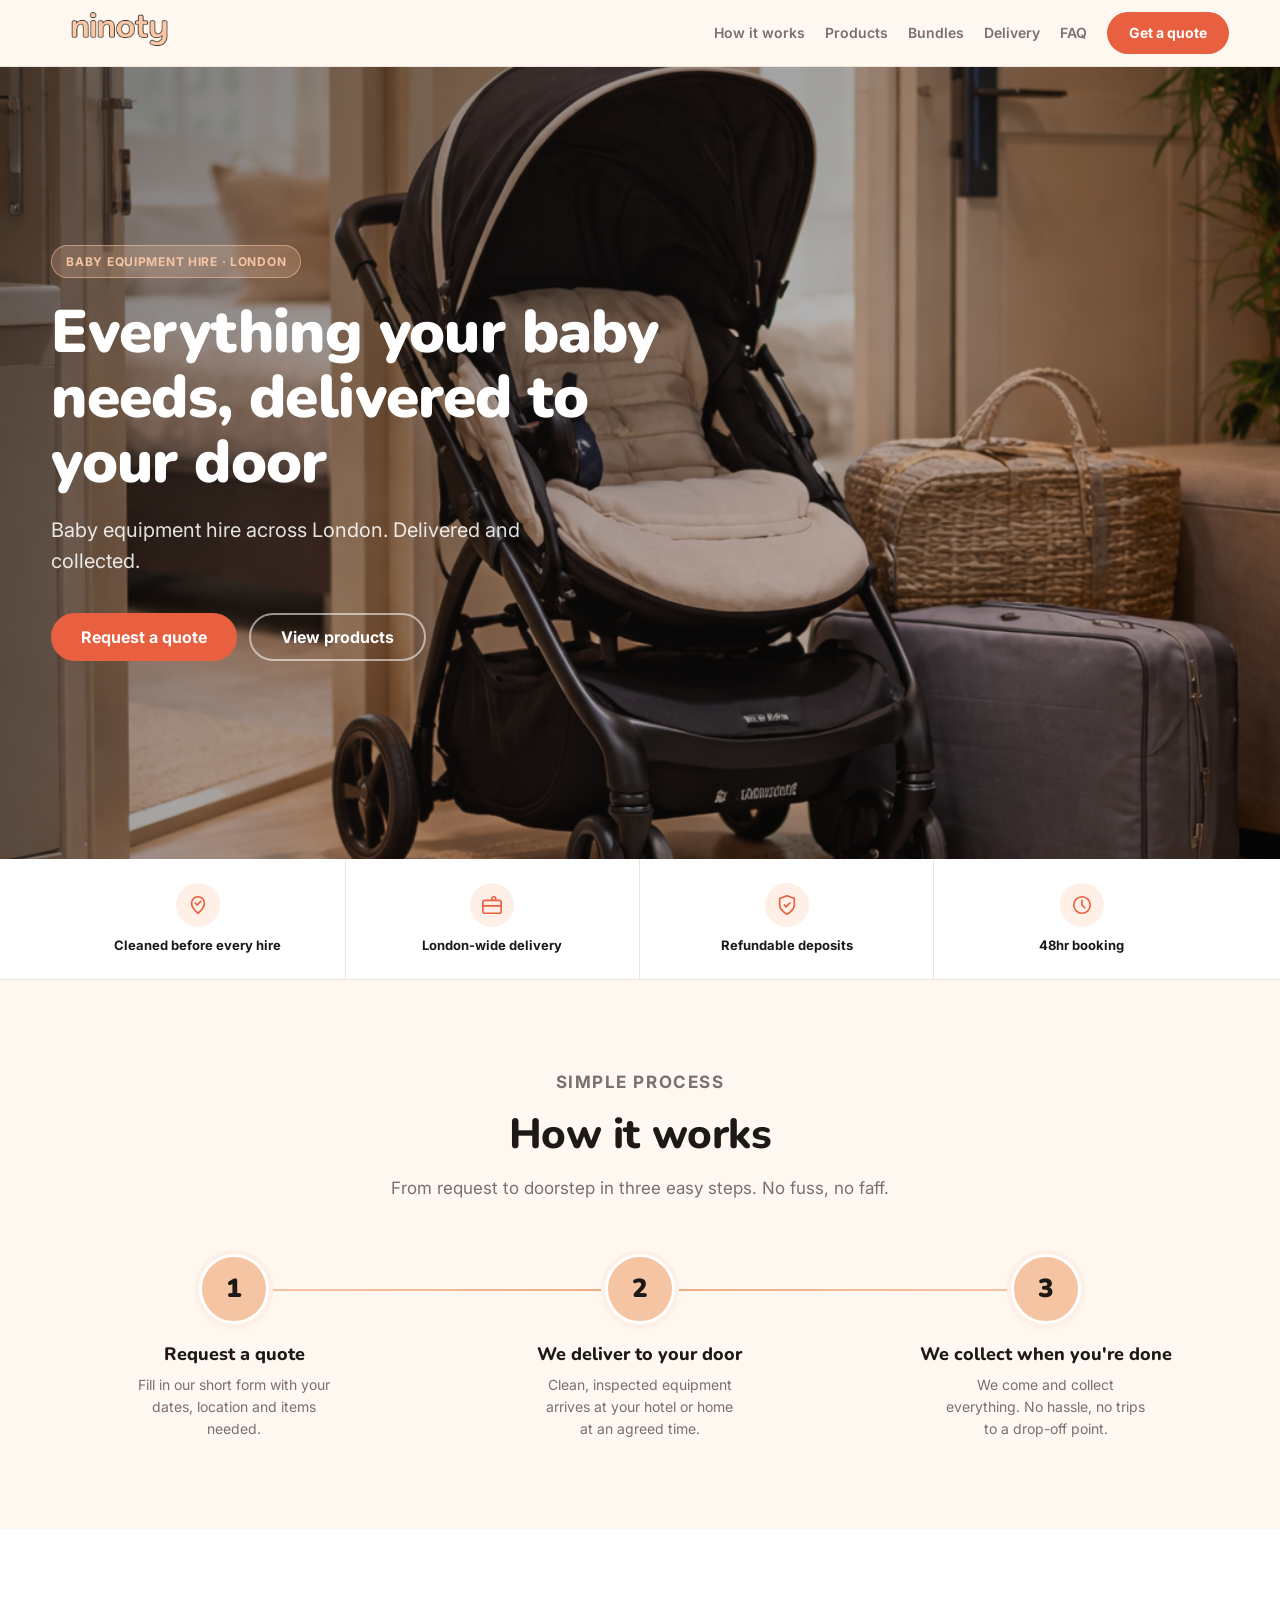
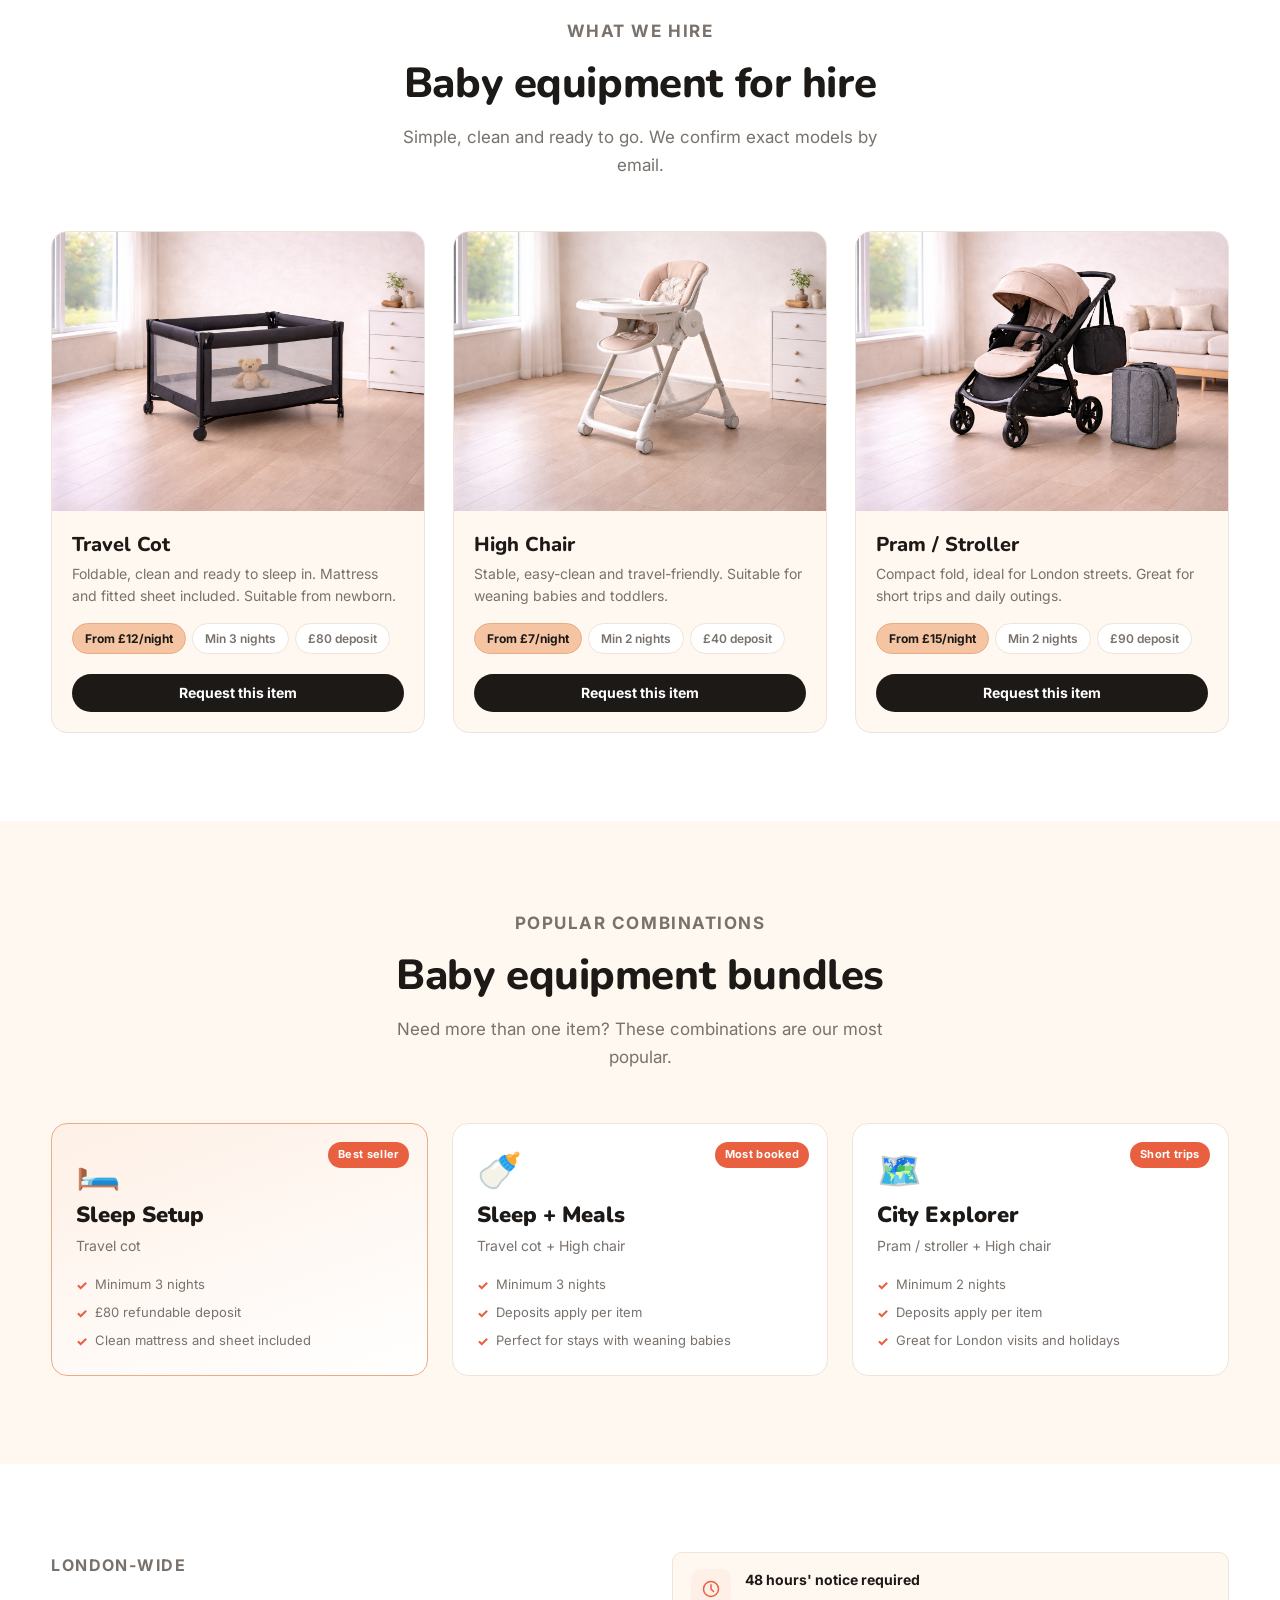
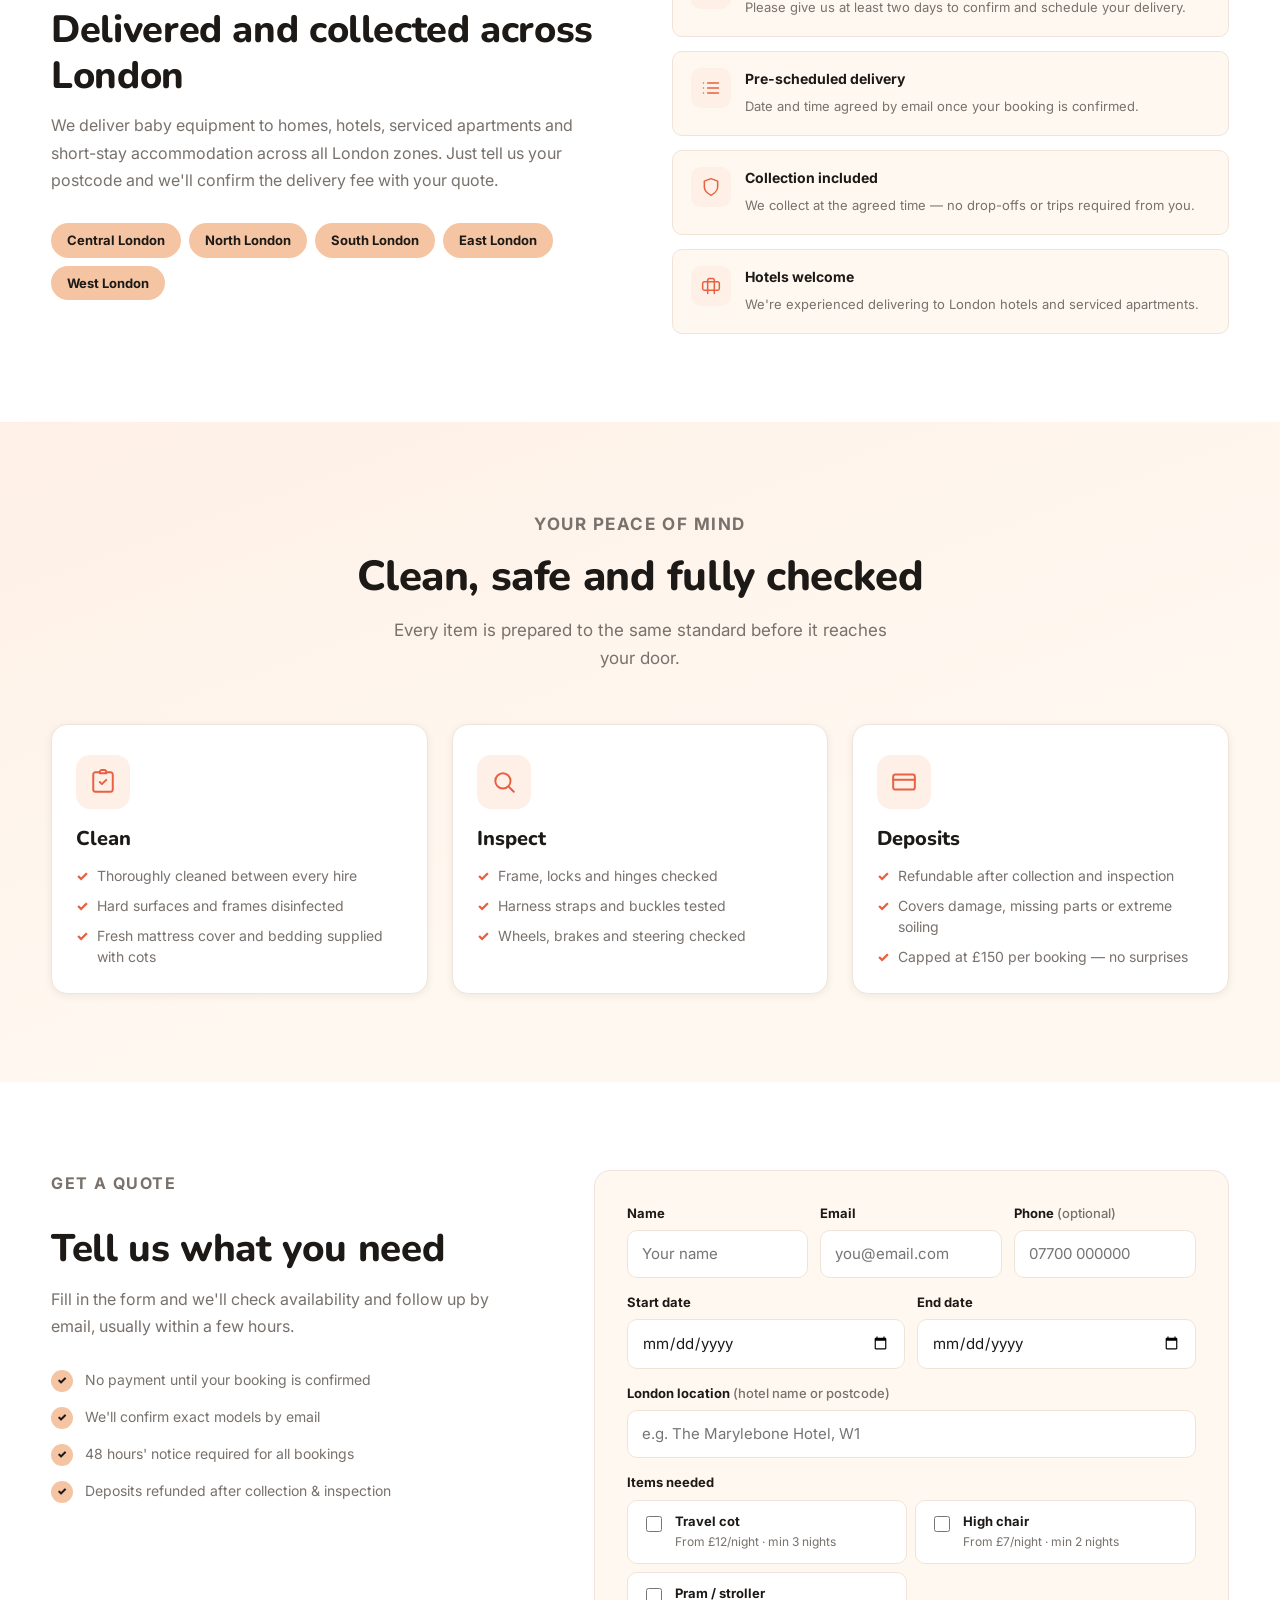
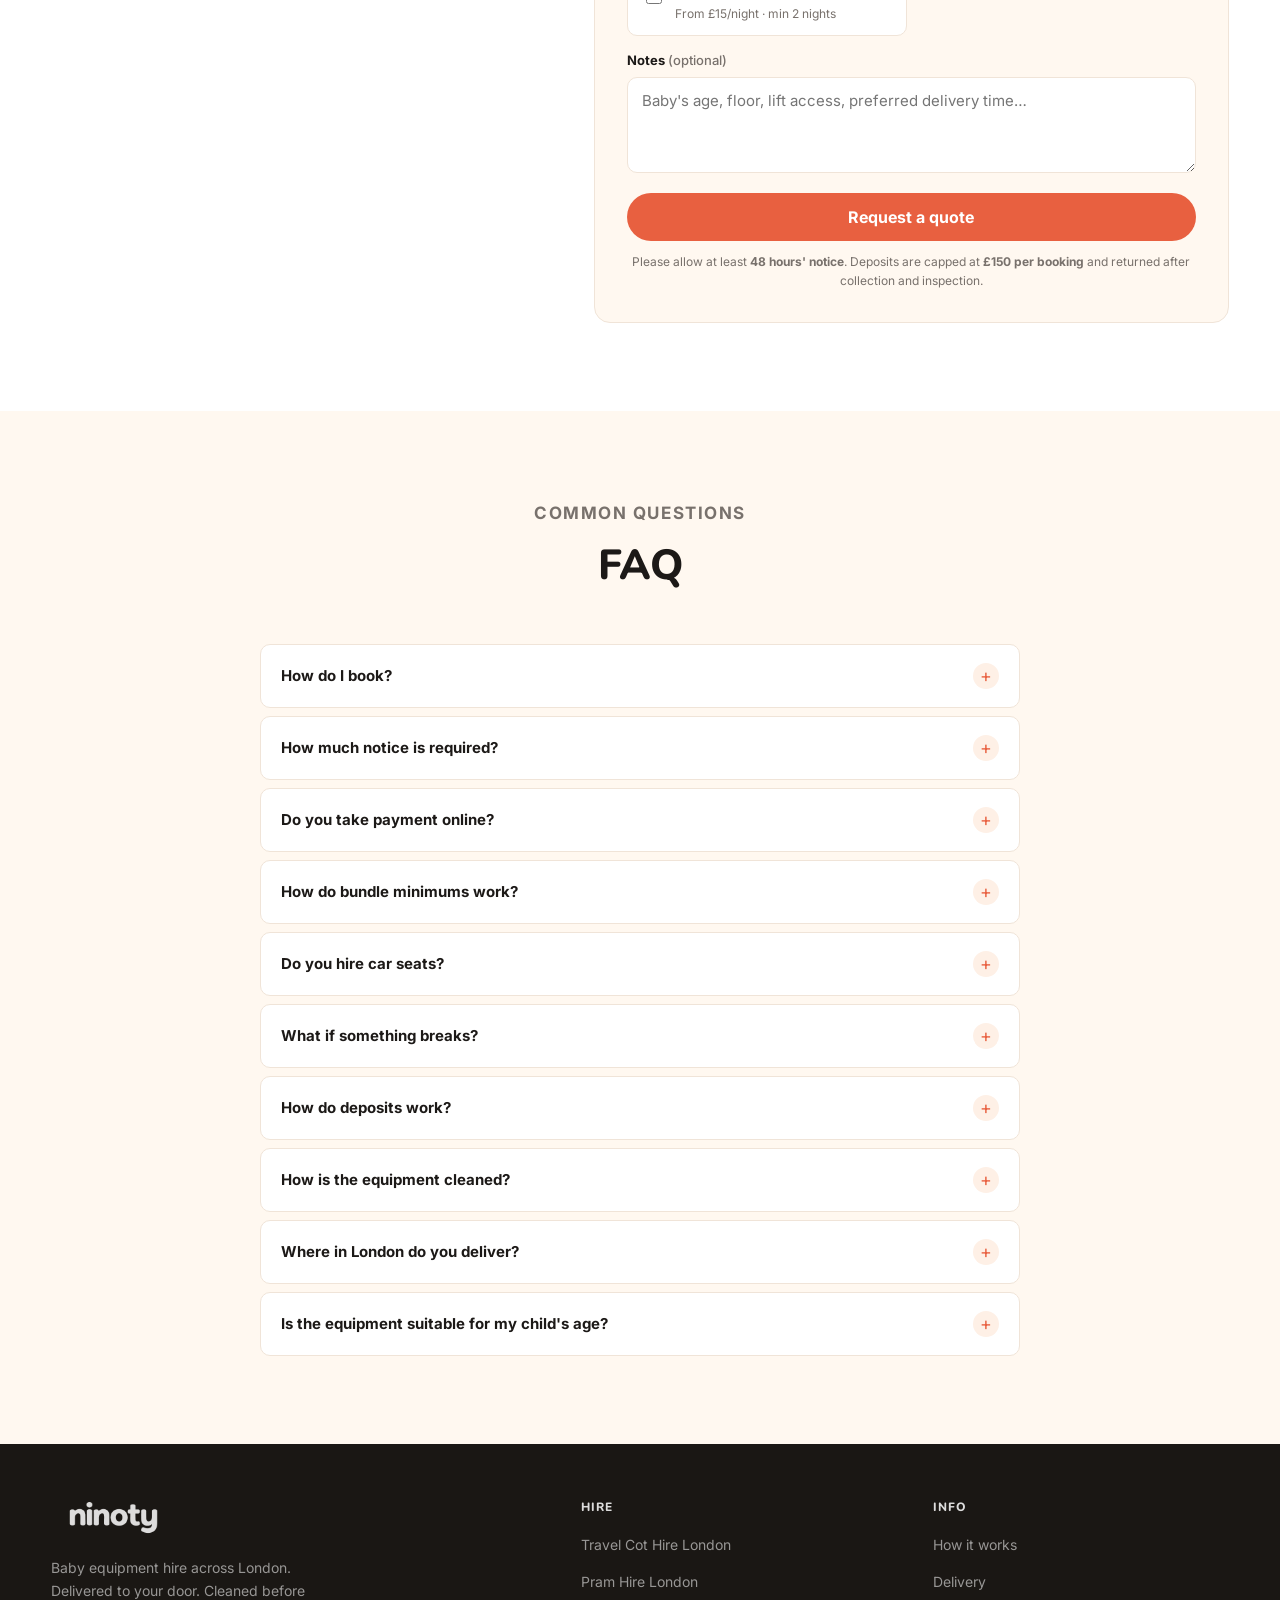
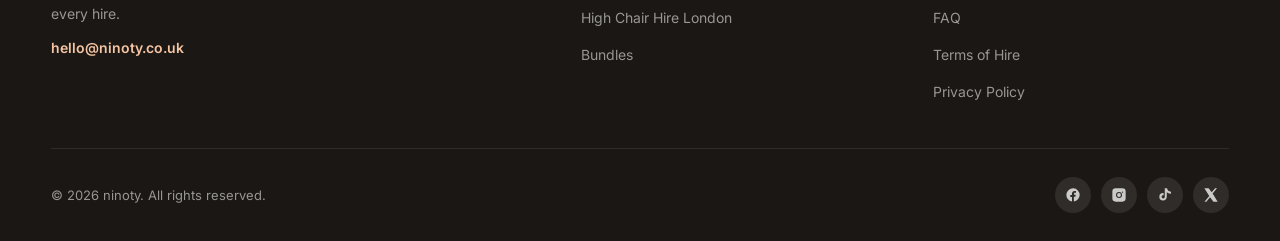
==== commit 783d2833: "Remove whatsapp button" ====
--- a/index.html
+++ b/index.html
@@ -662,15 +662,6 @@
     </div>
   </footer>
 
-  <!-- ===================== WHATSAPP FLOAT ===================== -->
-  <!-- TODO: Replace the number below with your WhatsApp number e.g. wa.me/447700000000 -->
-  <a href="https://wa.me/44" class="whatsapp-float" target="_blank" rel="noopener noreferrer" aria-label="Contact us on WhatsApp">
-    <svg viewBox="0 0 24 24" aria-hidden="true">
-      <path d="M17.472 14.382c-.297-.149-1.758-.867-2.03-.967-.273-.099-.471-.148-.67.15-.197.297-.767.966-.94 1.164-.173.199-.347.223-.644.075-.297-.15-1.255-.463-2.39-1.475-.883-.788-1.48-1.761-1.653-2.059-.173-.297-.018-.458.13-.606.134-.133.298-.347.446-.52.149-.174.198-.298.298-.497.099-.198.05-.371-.025-.52-.075-.149-.669-1.612-.916-2.207-.242-.579-.487-.5-.669-.51-.173-.008-.371-.01-.57-.01-.198 0-.52.074-.792.372-.272.297-1.04 1.016-1.04 2.479 0 1.462 1.065 2.875 1.213 3.074.149.198 2.096 3.2 5.077 4.487.709.306 1.262.489 1.694.625.712.227 1.36.195 1.871.118.571-.085 1.758-.719 2.006-1.413.248-.694.248-1.289.173-1.413-.074-.124-.272-.198-.57-.347z"/>
-      <path d="M12 0C5.373 0 0 5.373 0 12c0 2.126.553 4.122 1.523 5.862L.057 23.928l6.235-1.635A11.945 11.945 0 0 0 12 24c6.627 0 12-5.373 12-12S18.627 0 12 0zm0 22c-1.891 0-3.659-.5-5.191-1.374l-.372-.22-3.862 1.013 1.032-3.768-.242-.387A9.959 9.959 0 0 1 2 12C2 6.477 6.477 2 12 2s10 4.477 10 10-4.477 10-10 10z"/>
-    </svg>
-  </a>
-
   <!-- ===================== SCRIPTS ===================== -->
   <script>
   (function () {
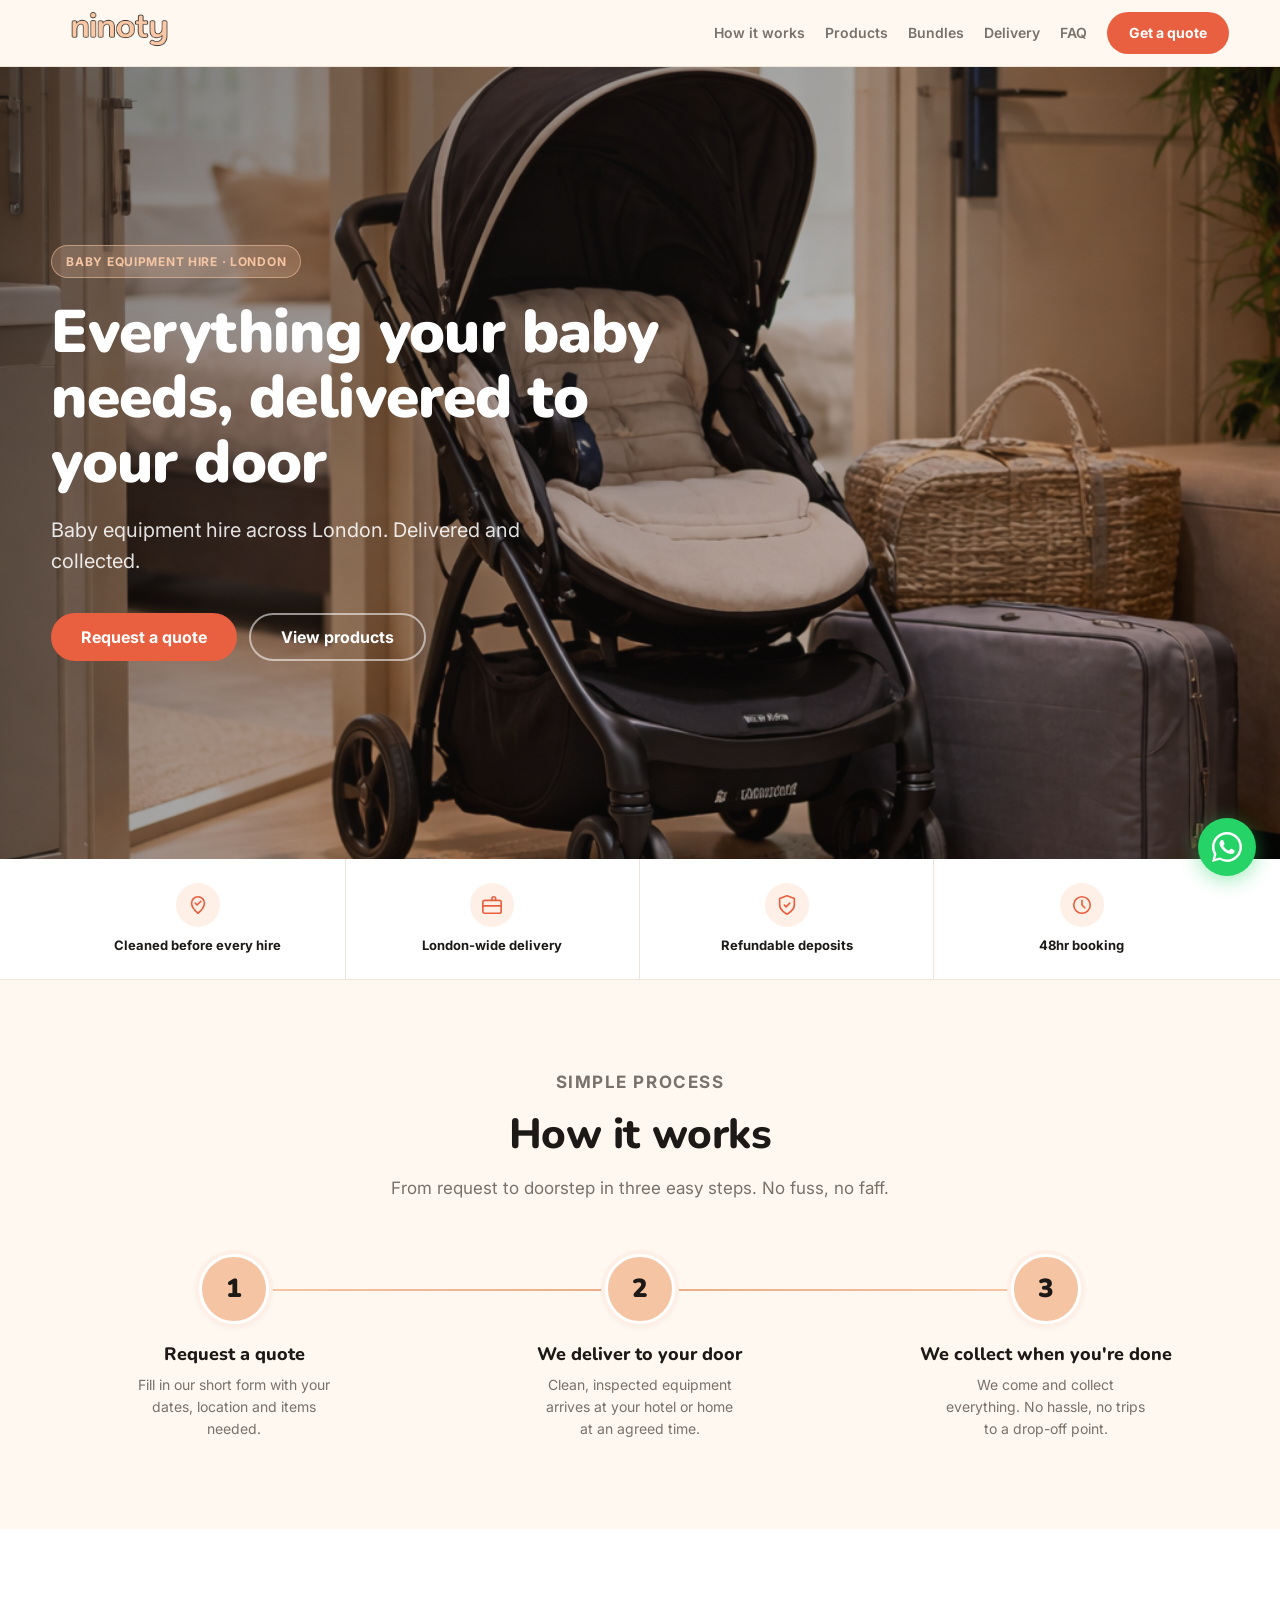
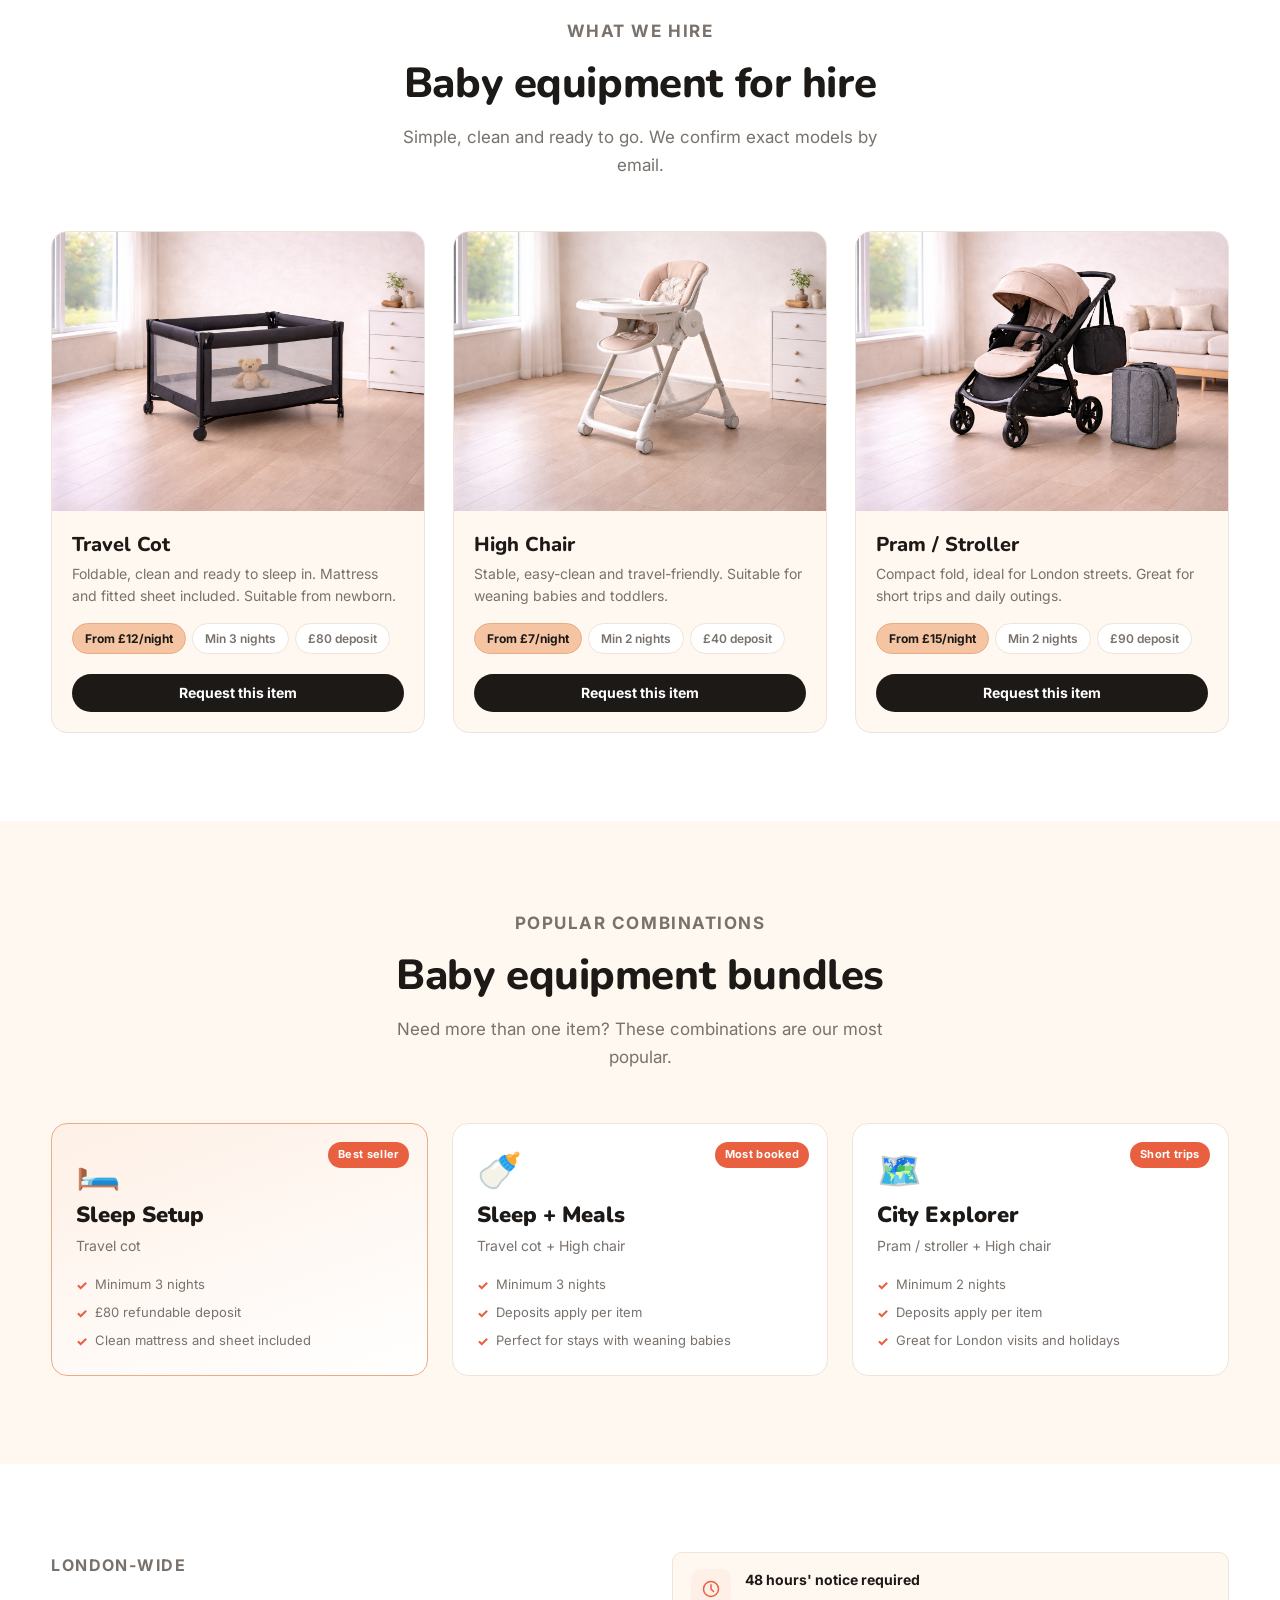
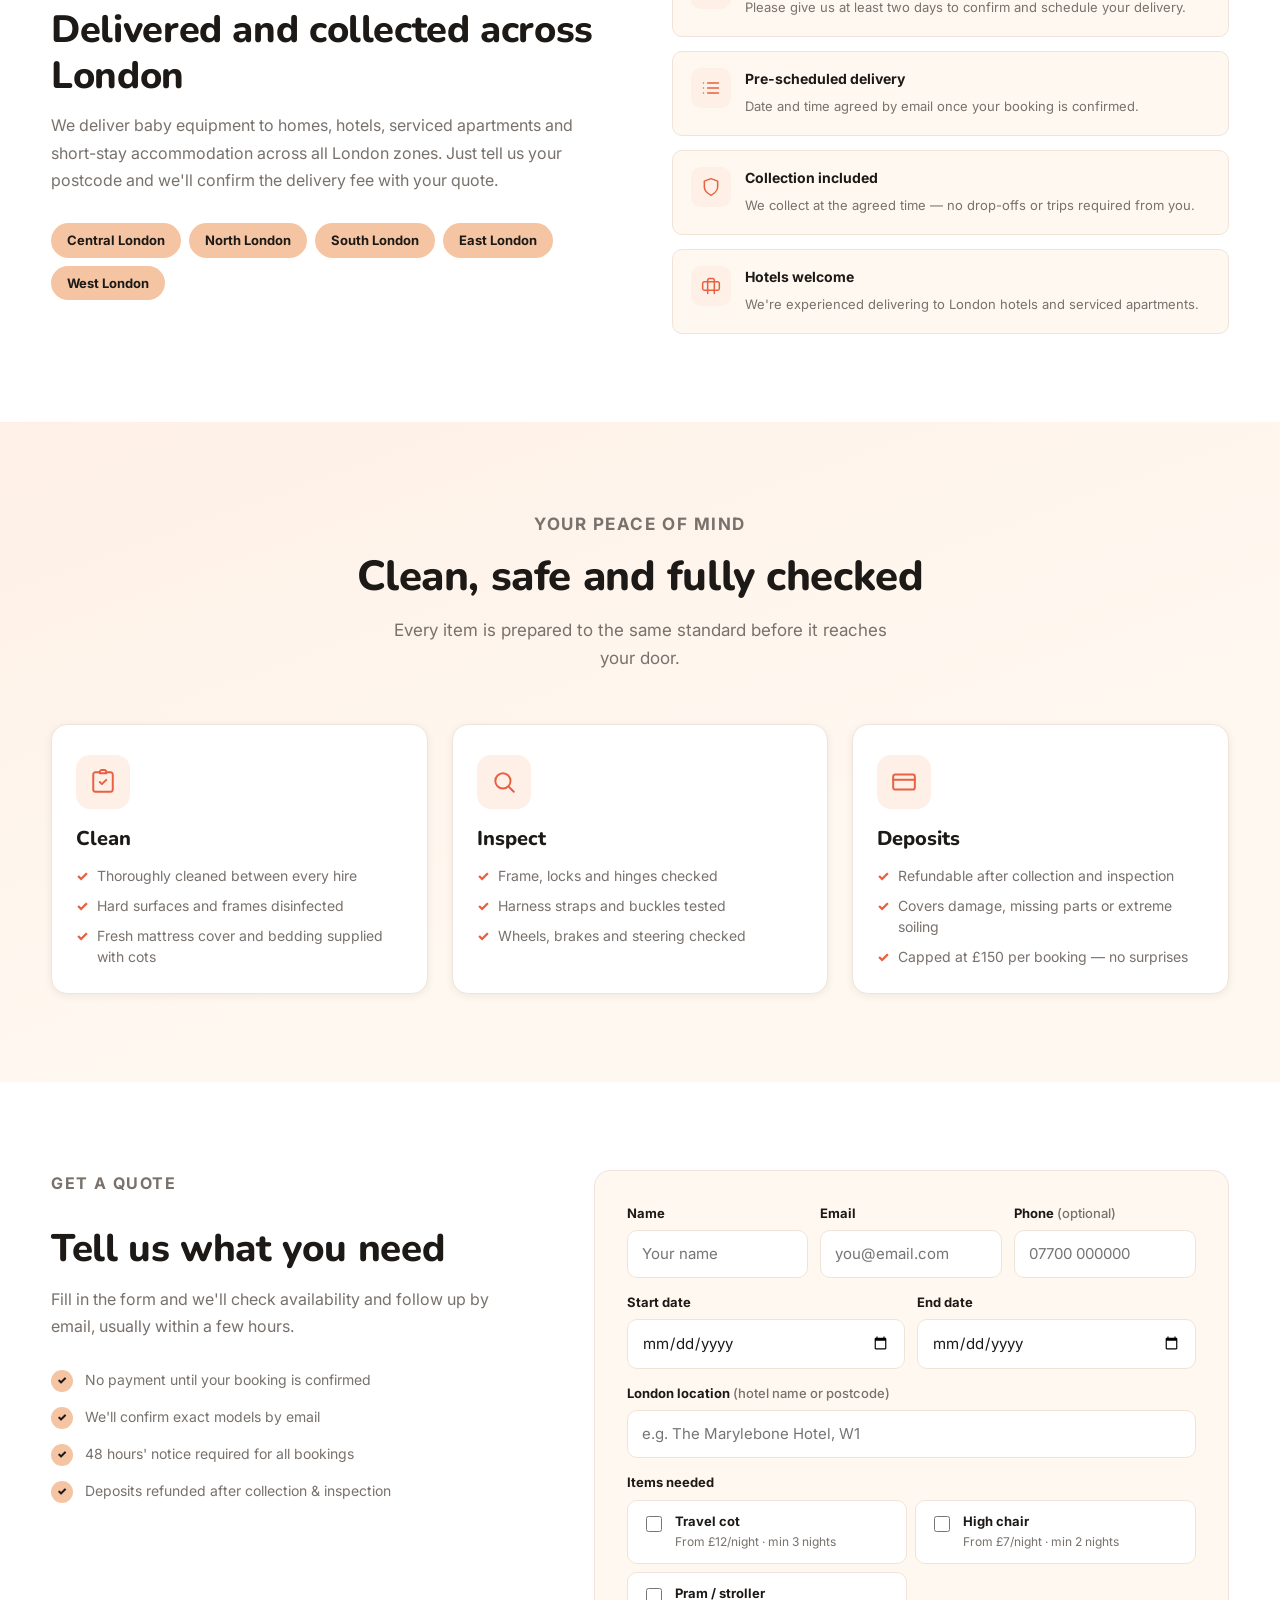
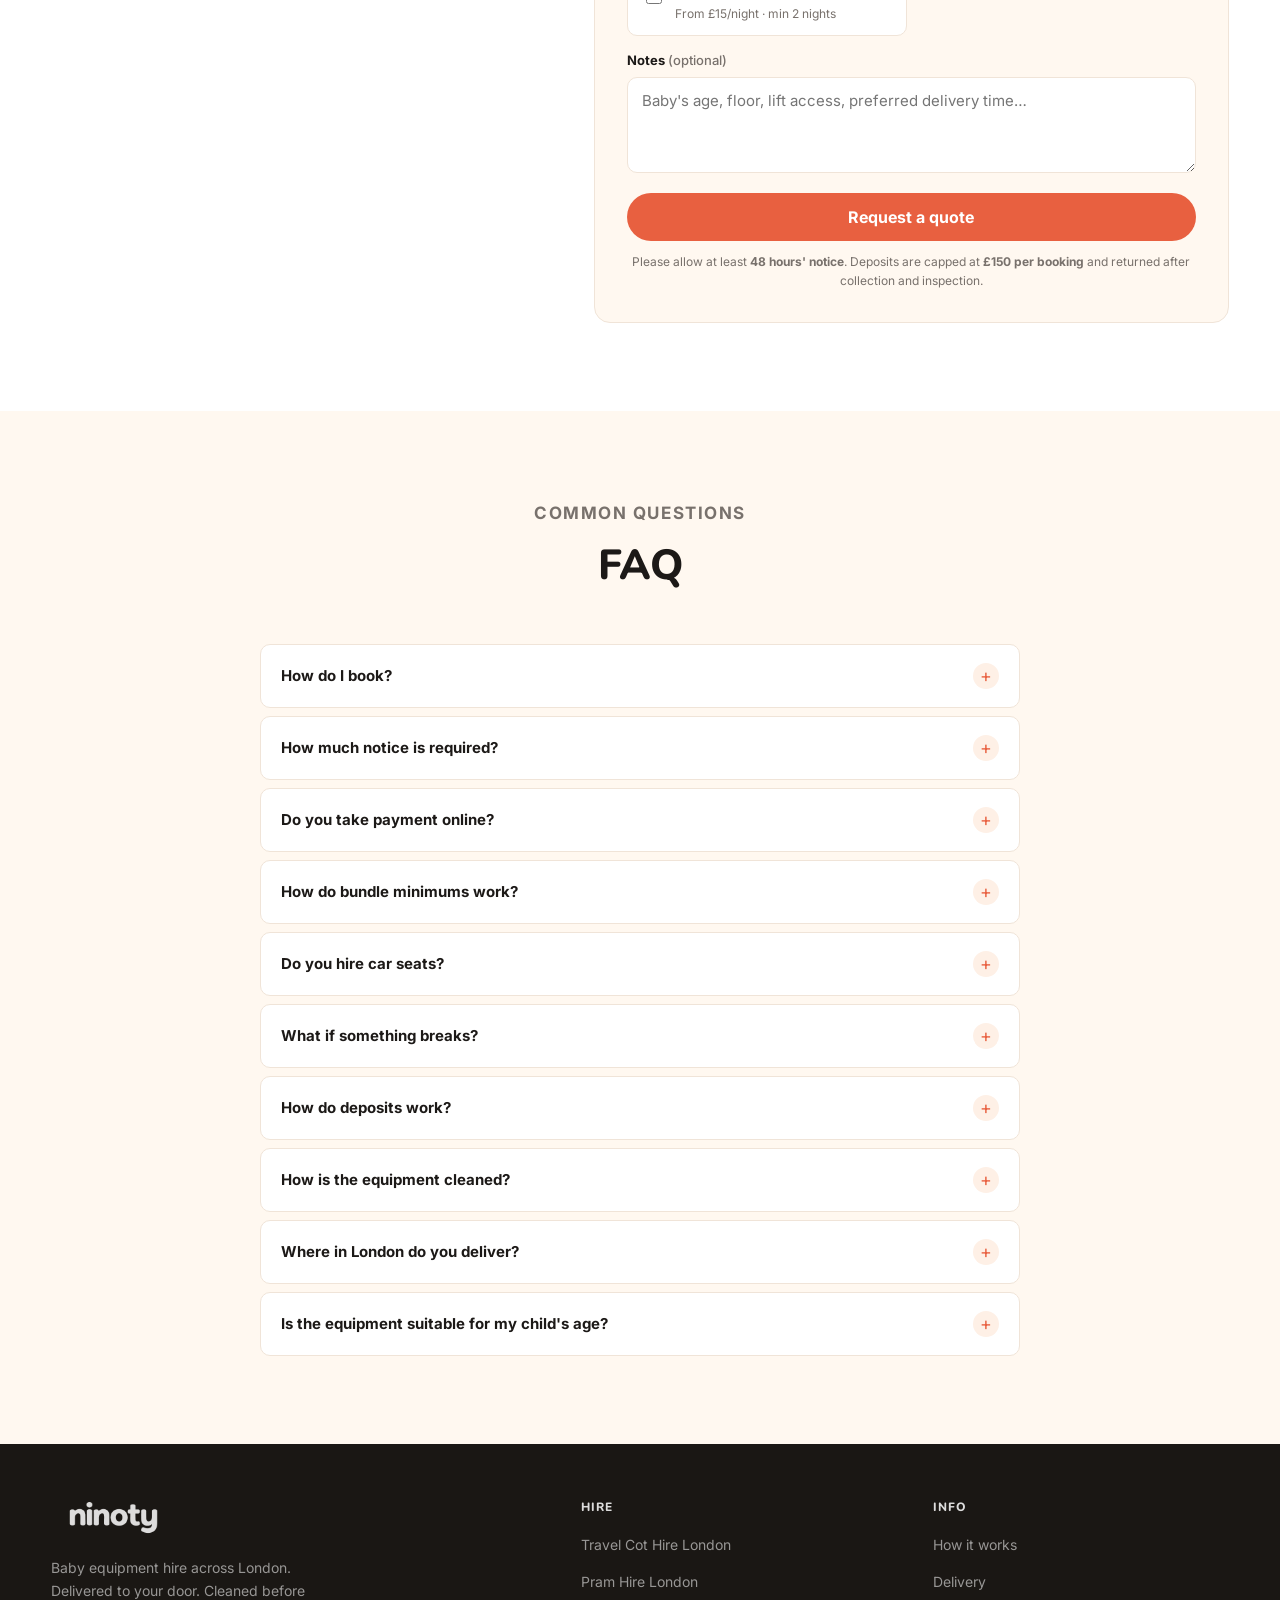
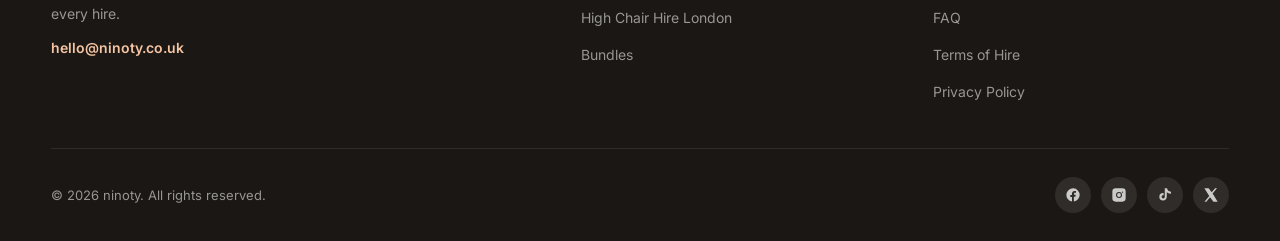
==== commit 9465bf9b: "Add Whatsapp Option" ====
--- a/index.html
+++ b/index.html
@@ -800,5 +800,10 @@
   })();
   </script>
 
+  <!-- WhatsApp Float Button -->
+  <a href="https://wa.me/447940755719" class="whatsapp-float" target="_blank" rel="noopener noreferrer" aria-label="Contact us on WhatsApp">
+    <svg viewBox="0 0 24 24" aria-hidden="true"><path d="M17.472 14.382c-.297-.149-1.758-.867-2.03-.967-.273-.099-.471-.148-.67.15-.197.297-.767.966-.94 1.164-.173.199-.347.223-.644.075-.297-.15-1.255-.463-2.39-1.475-.883-.788-1.48-1.761-1.653-2.059-.173-.297-.018-.458.13-.606.134-.133.298-.347.446-.52.149-.174.198-.298.298-.497.099-.198.05-.371-.025-.52-.075-.149-.669-1.612-.916-2.207-.242-.579-.487-.5-.669-.51-.173-.008-.371-.01-.57-.01-.198 0-.52.074-.792.372-.272.297-1.04 1.016-1.04 2.479 0 1.462 1.065 2.875 1.213 3.074.149.198 2.096 3.2 5.077 4.487.709.306 1.262.489 1.694.625.712.227 1.36.195 1.871.118.571-.085 1.758-.719 2.006-1.413.248-.694.248-1.289.173-1.413-.074-.124-.272-.198-.57-.347z"/><path d="M12 0C5.373 0 0 5.373 0 12c0 2.126.553 4.122 1.523 5.862L.057 23.928l6.235-1.635A11.945 11.945 0 0 0 12 24c6.627 0 12-5.373 12-12S18.627 0 12 0zm0 22c-1.891 0-3.659-.5-5.191-1.374l-.372-.22-3.862 1.013 1.032-3.768-.242-.387A9.959 9.959 0 0 1 2 12C2 6.477 6.477 2 12 2s10 4.477 10 10-4.477 10-10 10z"/></svg>
+  </a>
+
 </body>
 </html>
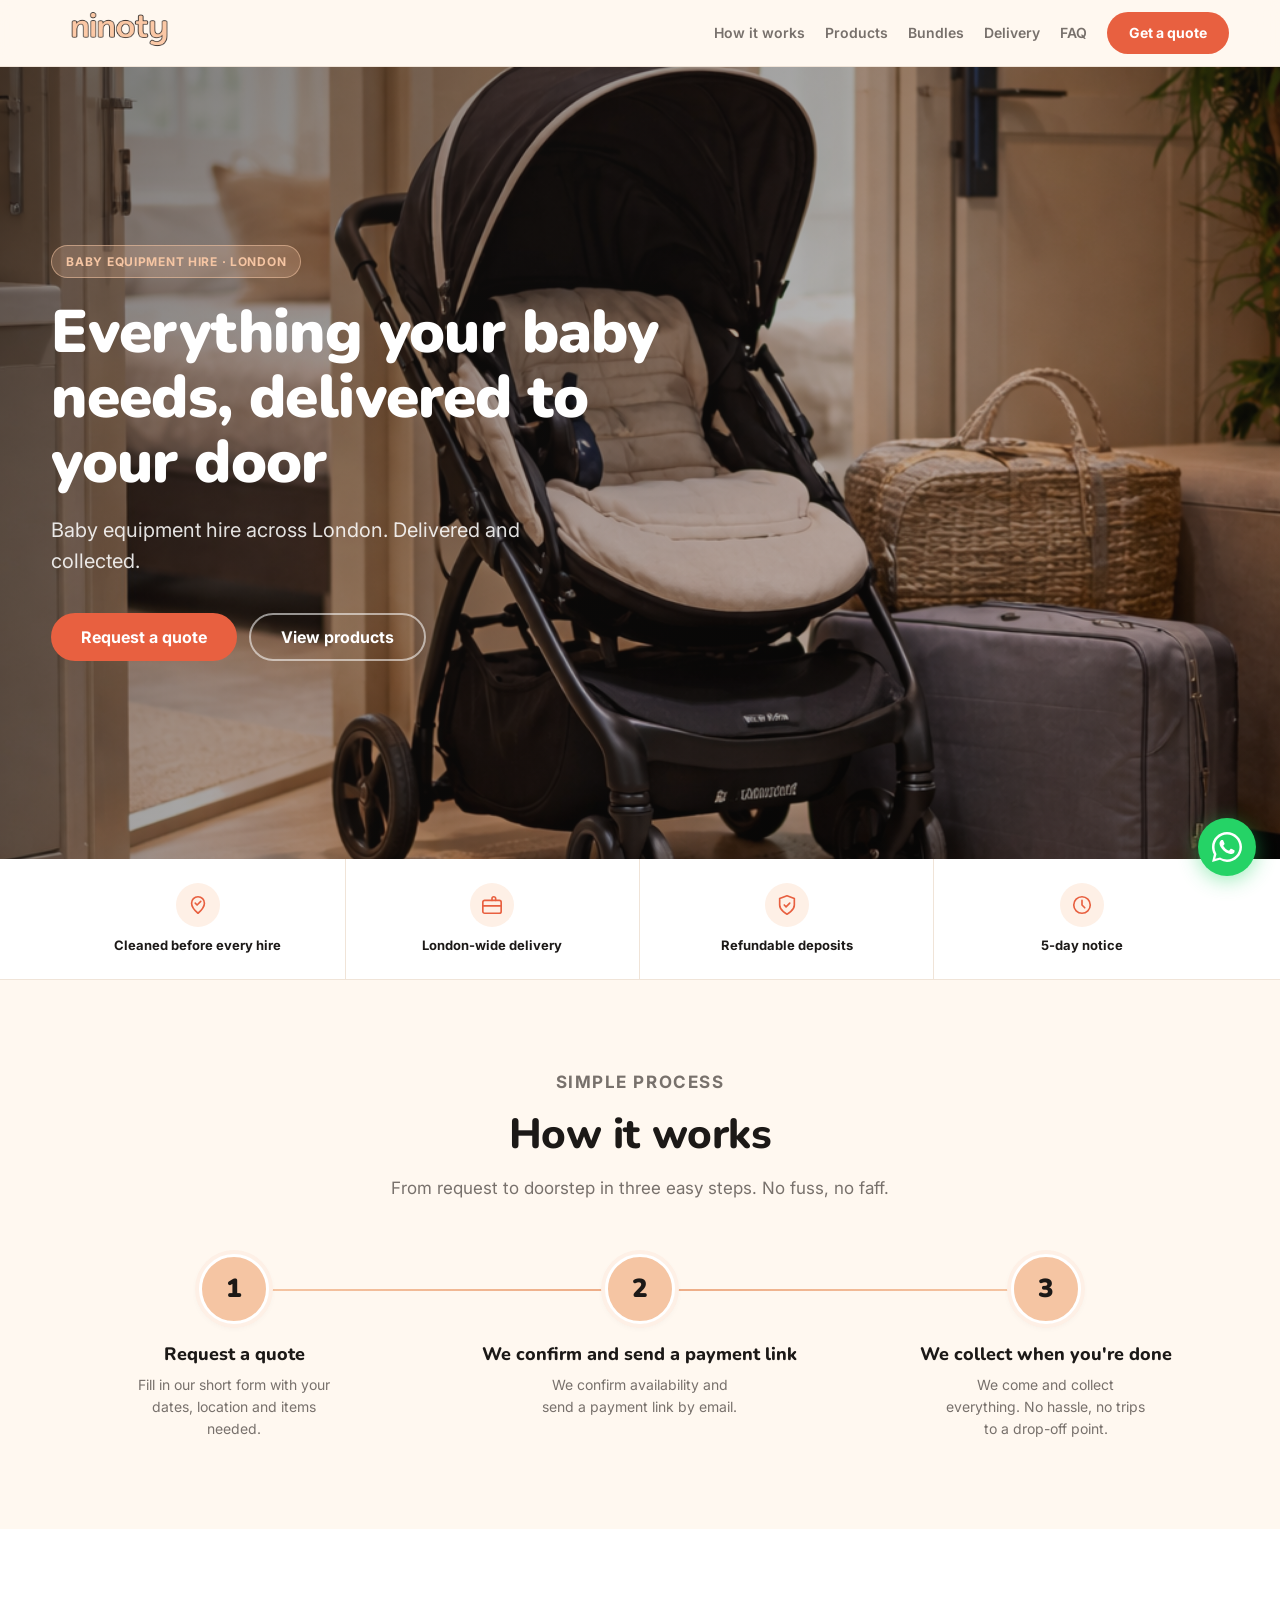
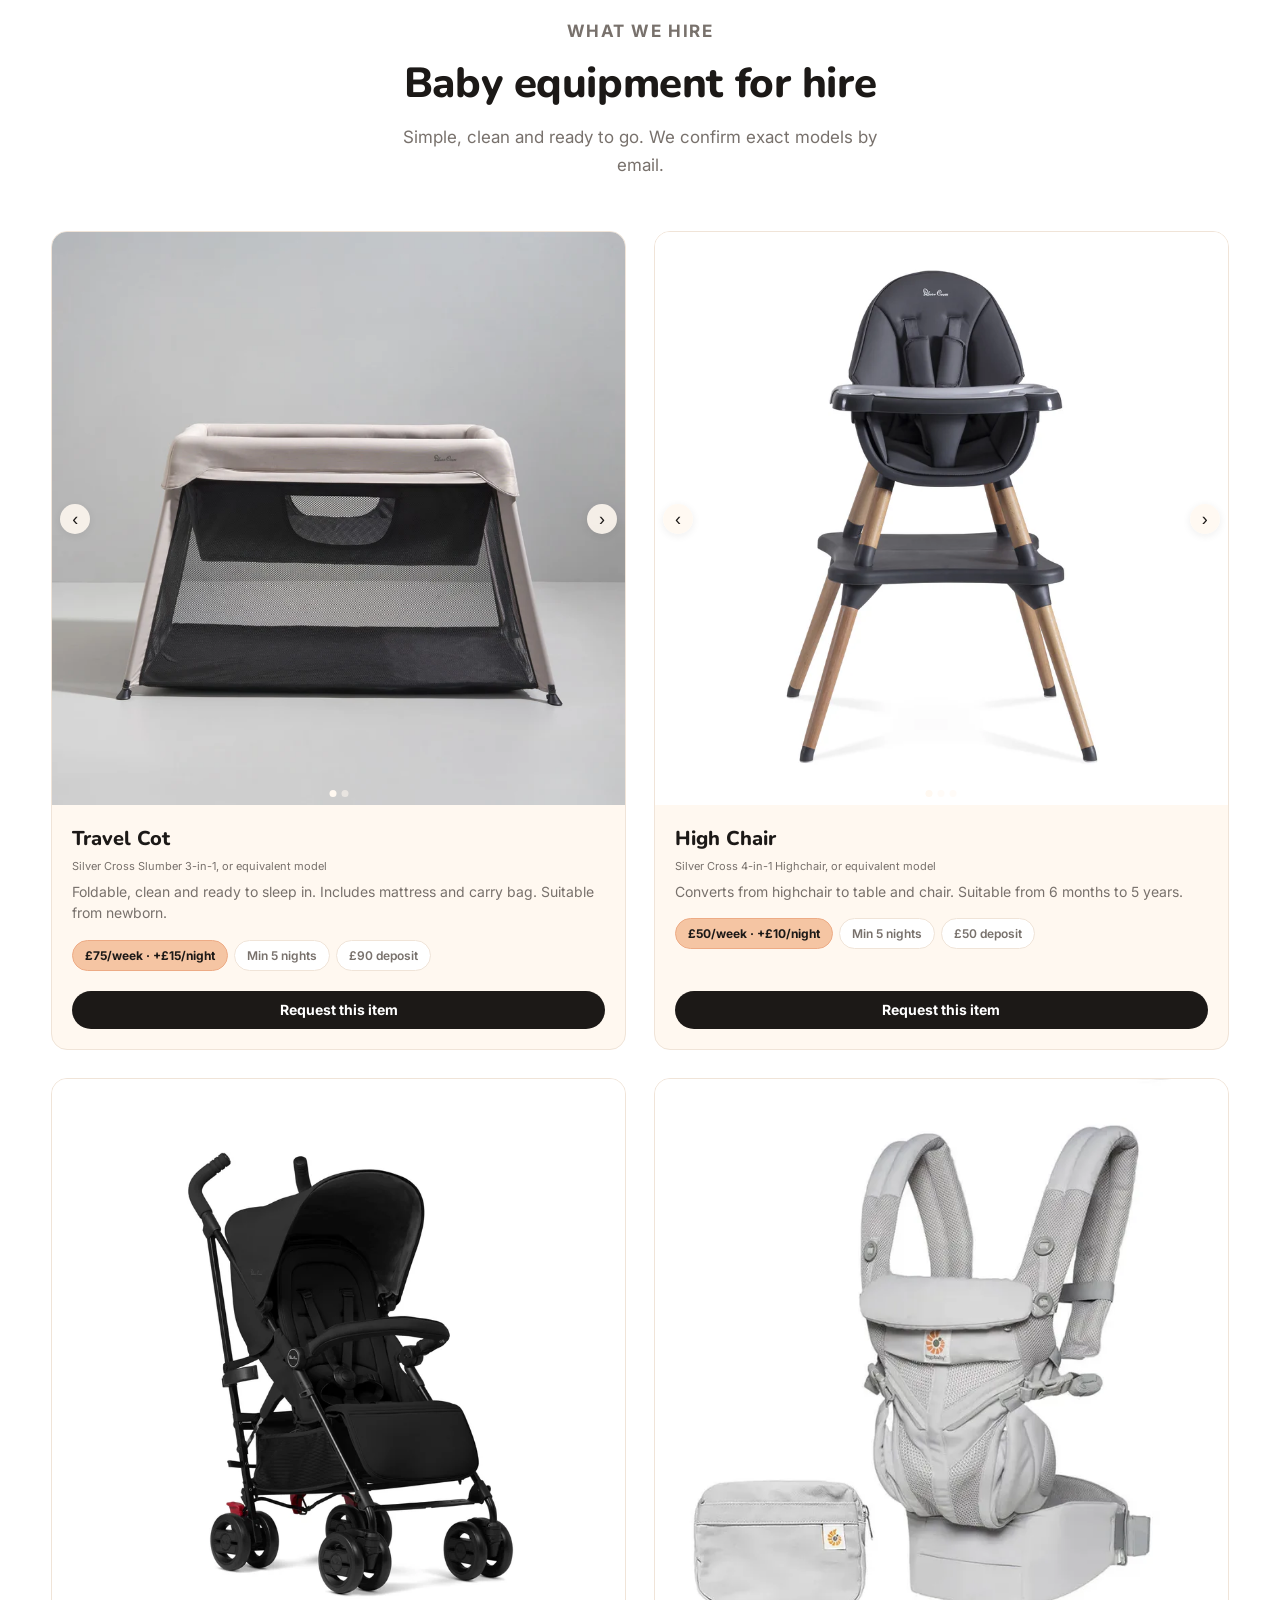
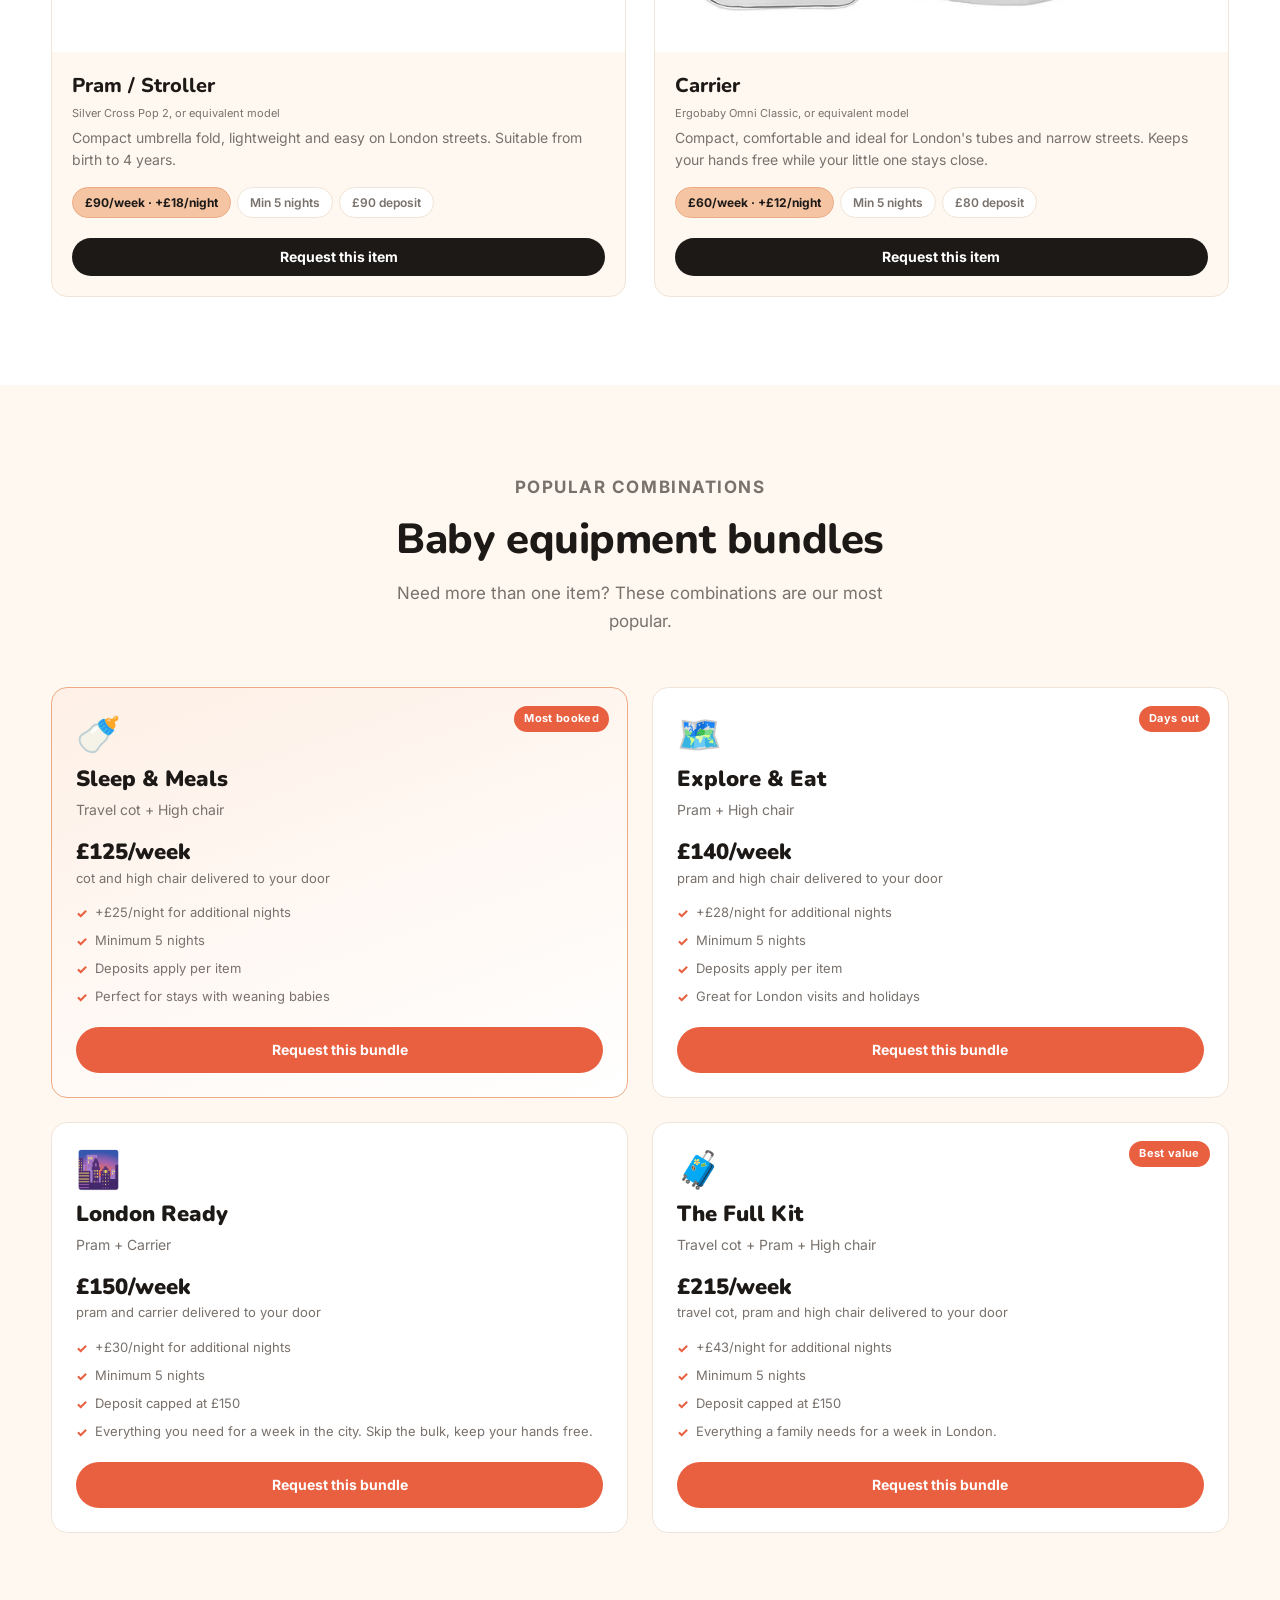
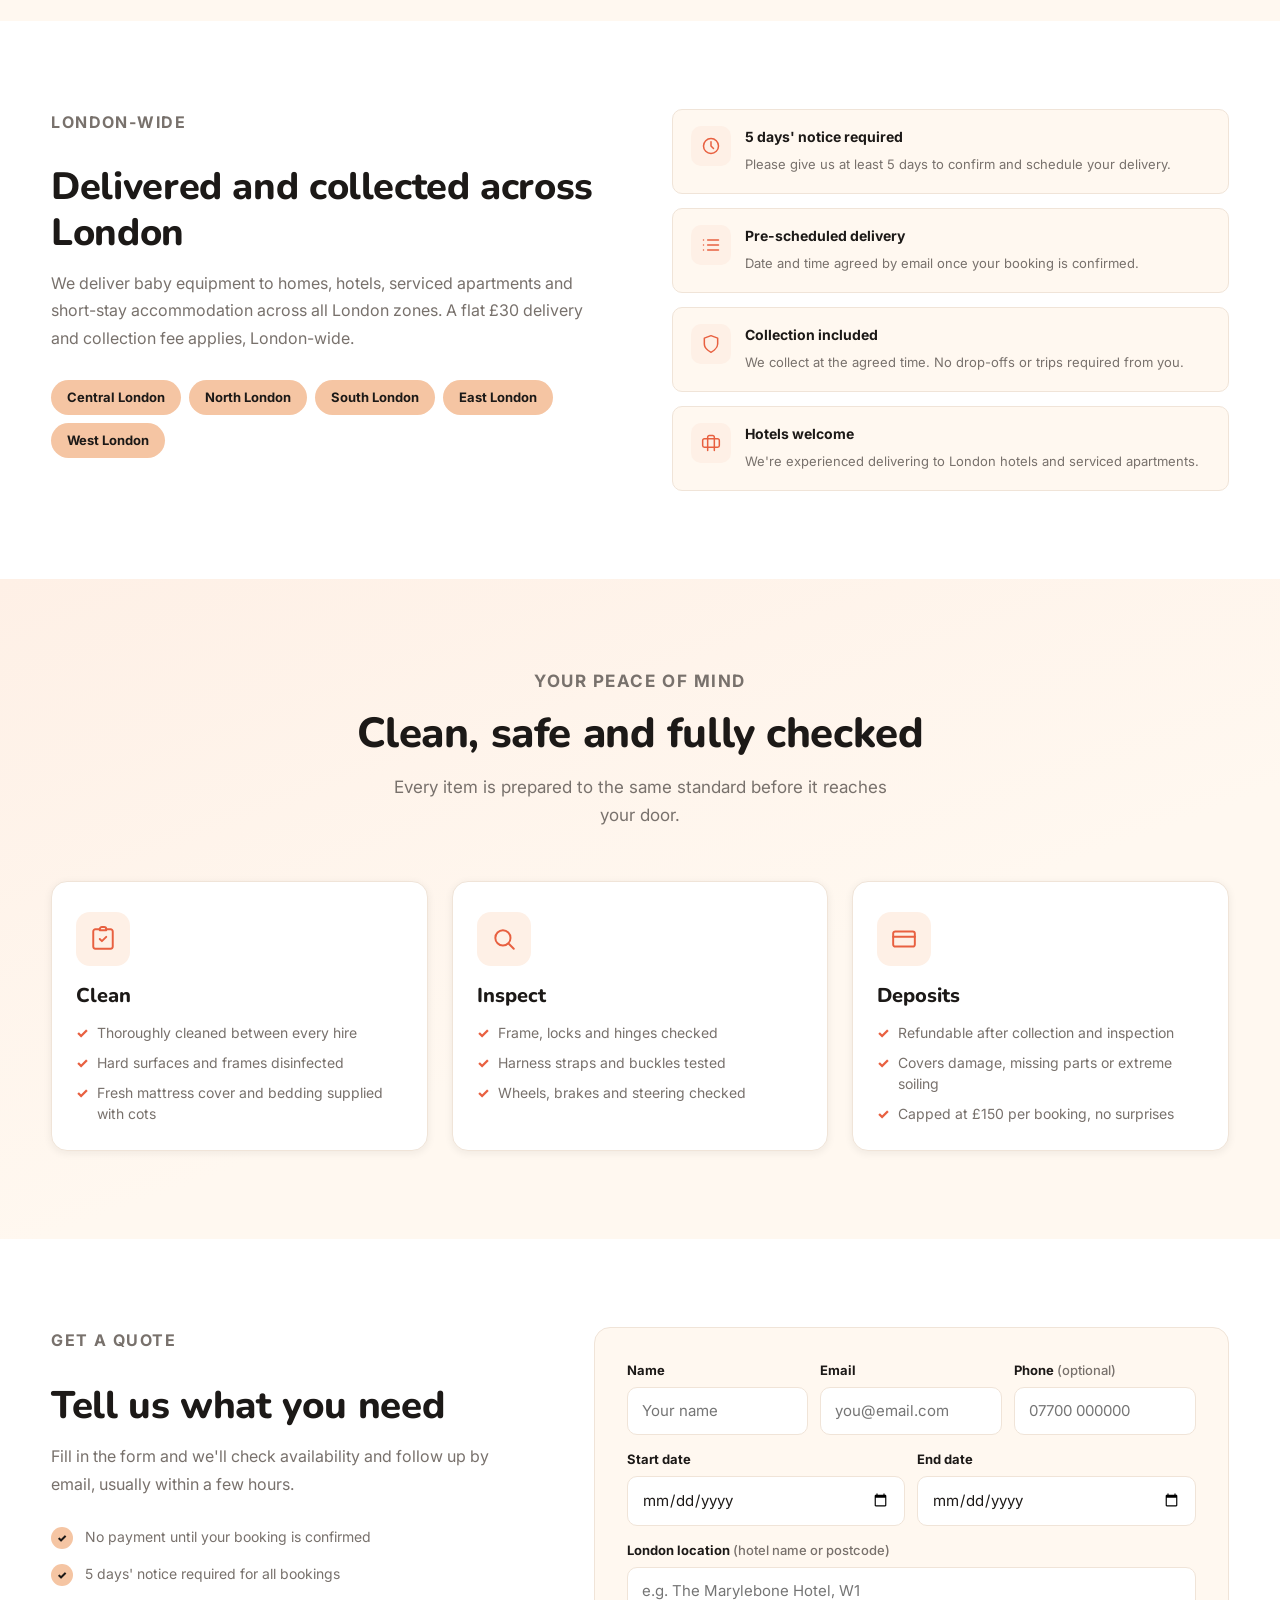
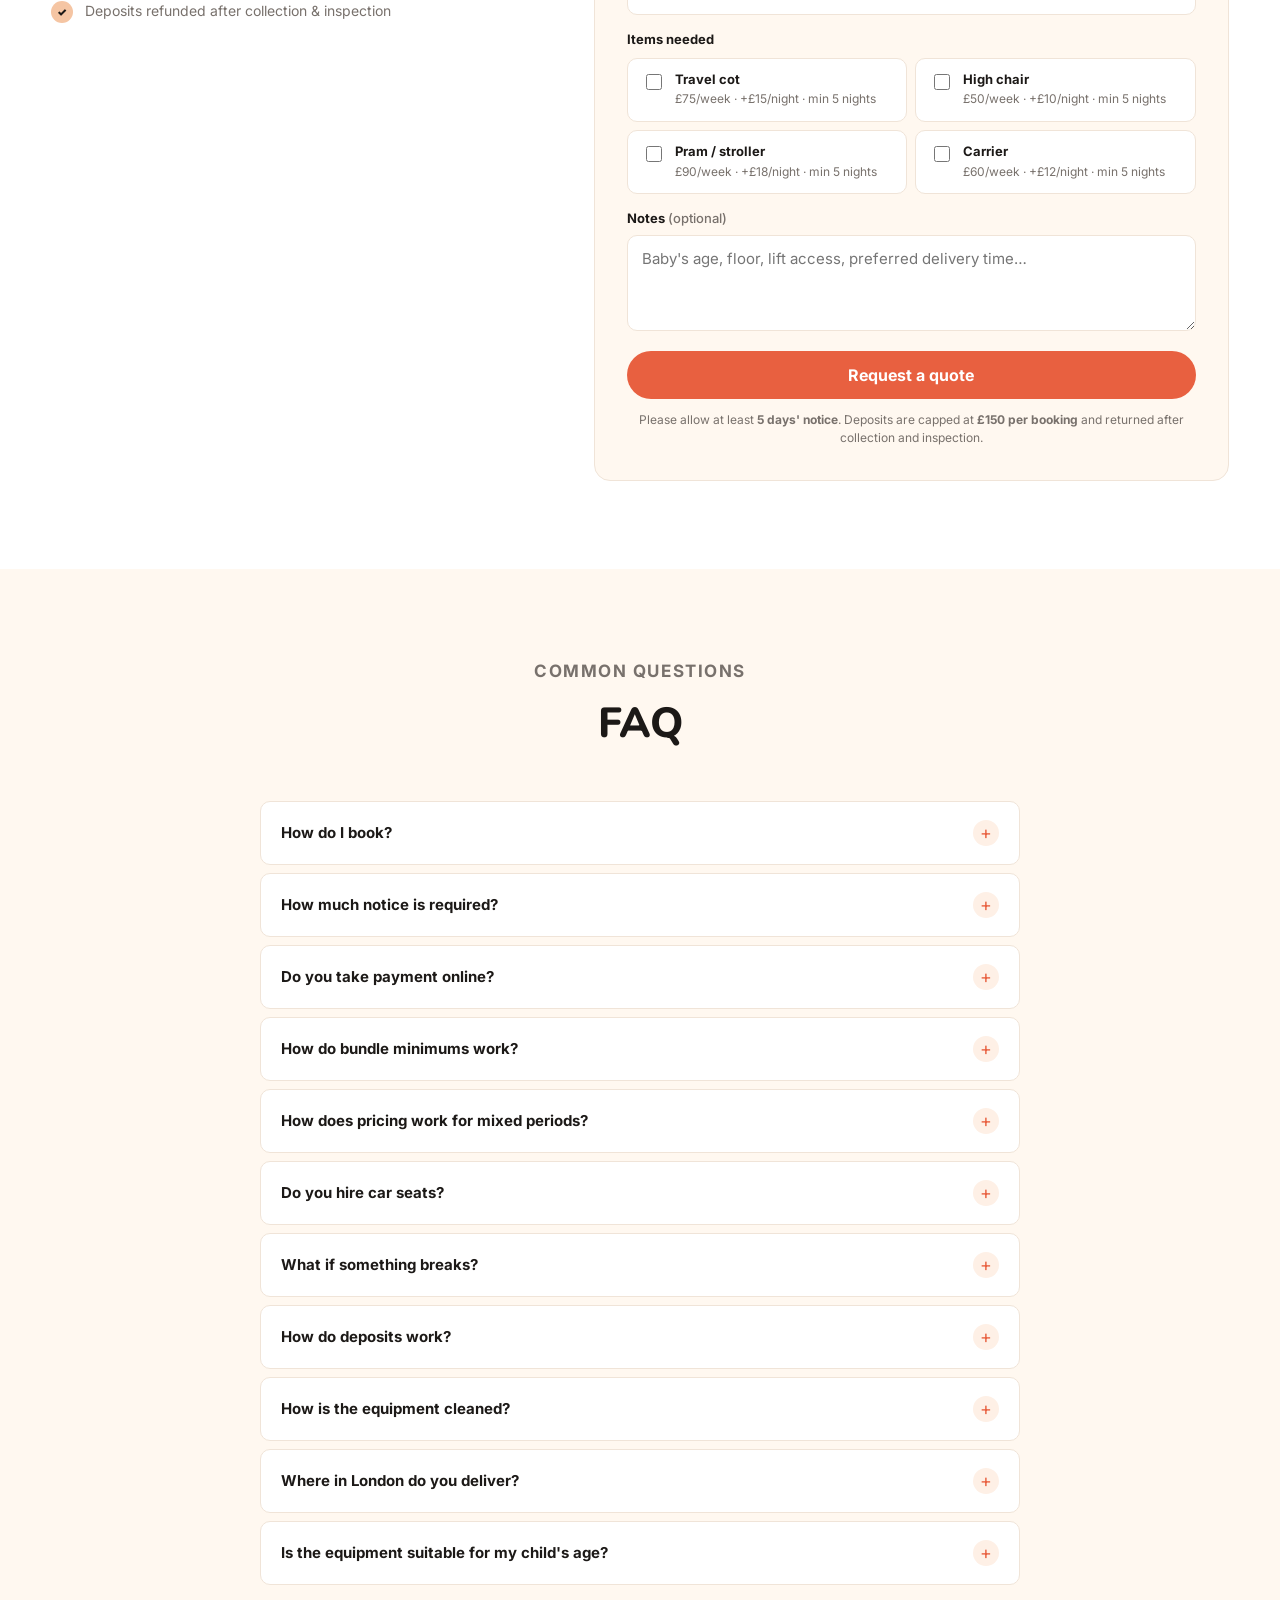
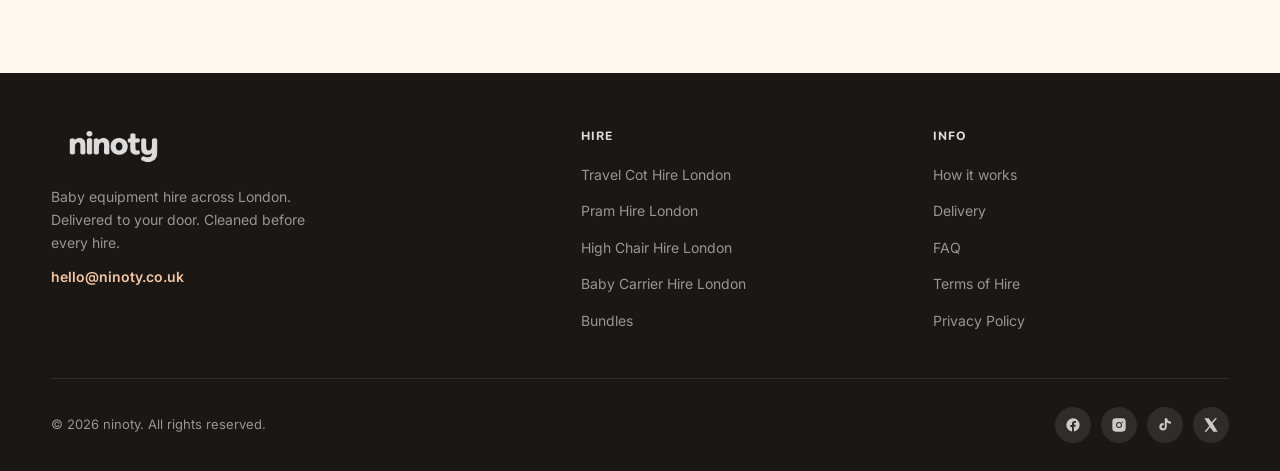
==== commit f0b051a9: "carrier/pricing/notice/minhire/images" ====
--- a/index.html
+++ b/index.html
@@ -5,11 +5,11 @@
   <meta name="viewport" content="width=device-width, initial-scale=1" />
 
   <!-- SEO -->
-  <title>Ninoty | Baby Equipment Hire London — Travel Cots, Prams &amp; High Chairs</title>
+  <title>Ninoty | Baby Equipment Hire London: Travel Cots, Prams, Carriers &amp; High Chairs</title>
   <meta name="description" content="Baby equipment hire across London. Travel cots, prams and high chairs delivered and collected to your door. Cleaned before every hire. Request a quote today." />
 
   <!-- Open Graph -->
-  <meta property="og:title" content="Ninoty | Baby Equipment Hire London — Travel Cots, Prams &amp; High Chairs" />
+  <meta property="og:title" content="Ninoty | Baby Equipment Hire London: Travel Cots, Prams, Carriers &amp; High Chairs" />
   <meta property="og:description" content="Baby equipment hire across London. Travel cots, prams and high chairs delivered and collected to your door. Cleaned before every hire. Request a quote today." />
   <meta property="og:type" content="website" />
   <meta property="og:url" content="https://ninoty.co.uk" />
@@ -131,7 +131,7 @@
               <path d="M12 7v5l3 3"/>
             </svg>
           </div>
-          <strong>48hr booking</strong>
+          <strong>5-day notice</strong>
         </div>
       </div>
     </div>
@@ -153,8 +153,8 @@
         </div>
         <div class="step">
           <div class="step-num">2</div>
-          <h3>We deliver to your door</h3>
-          <p>Clean, inspected equipment arrives at your hotel or home at an agreed time.</p>
+          <h3>We confirm and send a payment link</h3>
+          <p>We confirm availability and send a payment link by email.</p>
         </div>
         <div class="step">
           <div class="step-num">3</div>
@@ -177,15 +177,27 @@
 
         <article class="product-card">
           <div class="product-img">
-            <img src="images/cot.jpg" alt="Travel cot for hire in London" loading="lazy" />
+            <div class="carousel" data-carousel>
+              <div class="carousel-slides">
+                <img src="images/products/cot-1.webp" alt="Silver Cross Slumber travel cot hire London" loading="lazy" />
+                <img src="images/products/cot-2.webp" alt="Silver Cross Slumber travel cot folded" loading="lazy" />
+              </div>
+              <button class="carousel-btn carousel-prev" aria-label="Previous image">&#8249;</button>
+              <button class="carousel-btn carousel-next" aria-label="Next image">&#8250;</button>
+              <div class="carousel-dots">
+                <button class="carousel-dot active" aria-label="Image 1"></button>
+                <button class="carousel-dot" aria-label="Image 2"></button>
+              </div>
+            </div>
           </div>
           <div class="product-body">
             <h3 class="product-name">Travel Cot</h3>
-            <p class="product-desc">Foldable, clean and ready to sleep in. Mattress and fitted sheet included. Suitable from newborn.</p>
+            <p class="product-model-sub">Silver Cross Slumber 3-in-1, or equivalent model</p>
+            <p class="product-desc">Foldable, clean and ready to sleep in. Includes mattress and carry bag. Suitable from newborn.</p>
             <div class="product-chips">
-              <span class="chip chip-price">From £12/night</span>
-              <span class="chip">Min 3 nights</span>
-              <span class="chip">£80 deposit</span>
+              <span class="chip chip-price">£75/week · +£15/night</span>
+              <span class="chip">Min 5 nights</span>
+              <span class="chip">£90 deposit</span>
             </div>
             <a href="#quote" class="btn-dark" data-check="Travel cot">Request this item</a>
           </div>
@@ -193,15 +205,29 @@
 
         <article class="product-card">
           <div class="product-img">
-            <img src="images/highchair.jpg" alt="High chair for hire in London" loading="lazy" />
+            <div class="carousel" data-carousel>
+              <div class="carousel-slides">
+                <img src="images/products/highchair-1.webp" alt="Silver Cross 4-in-1 high chair hire London" loading="lazy" />
+                <img src="images/products/highchair-2.webp" alt="Silver Cross high chair as table and chair" loading="lazy" />
+                <img src="images/products/highchair-3.webp" alt="Silver Cross high chair detail" loading="lazy" />
+              </div>
+              <button class="carousel-btn carousel-prev" aria-label="Previous image">&#8249;</button>
+              <button class="carousel-btn carousel-next" aria-label="Next image">&#8250;</button>
+              <div class="carousel-dots">
+                <button class="carousel-dot active" aria-label="Image 1"></button>
+                <button class="carousel-dot" aria-label="Image 2"></button>
+                <button class="carousel-dot" aria-label="Image 3"></button>
+              </div>
+            </div>
           </div>
           <div class="product-body">
             <h3 class="product-name">High Chair</h3>
-            <p class="product-desc">Stable, easy-clean and travel-friendly. Suitable for weaning babies and toddlers.</p>
+            <p class="product-model-sub">Silver Cross 4-in-1 Highchair, or equivalent model</p>
+            <p class="product-desc">Converts from highchair to table and chair. Suitable from 6 months to 5 years.</p>
             <div class="product-chips">
-              <span class="chip chip-price">From £7/night</span>
-              <span class="chip">Min 2 nights</span>
-              <span class="chip">£40 deposit</span>
+              <span class="chip chip-price">£50/week · +£10/night</span>
+              <span class="chip">Min 5 nights</span>
+              <span class="chip">£50 deposit</span>
             </div>
             <a href="#quote" class="btn-dark" data-check="High chair">Request this item</a>
           </div>
@@ -209,17 +235,35 @@
 
         <article class="product-card">
           <div class="product-img">
-            <img src="images/pram.jpg" alt="Pram and stroller hire in London" loading="lazy" />
+            <img src="images/products/pram-1.webp" alt="Silver Cross Pop 2 pram hire London" loading="lazy" />
           </div>
           <div class="product-body">
             <h3 class="product-name">Pram / Stroller</h3>
-            <p class="product-desc">Compact fold, ideal for London streets. Great for short trips and daily outings.</p>
+            <p class="product-model-sub">Silver Cross Pop 2, or equivalent model</p>
+            <p class="product-desc">Compact umbrella fold, lightweight and easy on London streets. Suitable from birth to 4 years.</p>
             <div class="product-chips">
-              <span class="chip chip-price">From £15/night</span>
-              <span class="chip">Min 2 nights</span>
+              <span class="chip chip-price">£90/week · +£18/night</span>
+              <span class="chip">Min 5 nights</span>
               <span class="chip">£90 deposit</span>
             </div>
             <a href="#quote" class="btn-dark" data-check="Pram / stroller">Request this item</a>
+          </div>
+        </article>
+
+        <article class="product-card">
+          <div class="product-img">
+            <img src="images/products/carrier-1.webp" alt="Ergobaby Omni Classic carrier hire London" loading="lazy" />
+          </div>
+          <div class="product-body">
+            <h3 class="product-name">Carrier</h3>
+            <p class="product-model-sub">Ergobaby Omni Classic, or equivalent model</p>
+            <p class="product-desc">Compact, comfortable and ideal for London's tubes and narrow streets. Keeps your hands free while your little one stays close.</p>
+            <div class="product-chips">
+              <span class="chip chip-price">£60/week · +£12/night</span>
+              <span class="chip">Min 5 nights</span>
+              <span class="chip">£80 deposit</span>
+            </div>
+            <a href="#quote" class="btn-dark" data-check="Carrier">Request this item</a>
           </div>
         </article>
 
@@ -238,39 +282,74 @@
       <div class="bundle-grid">
 
         <article class="bundle-card featured">
-          <span class="bundle-badge">Best seller</span>
-          <span class="bundle-emoji" aria-hidden="true">🛏️</span>
-          <h3 class="bundle-name">Sleep Setup</h3>
-          <p class="bundle-items-label">Travel cot</p>
-          <ul class="bundle-details">
-            <li>Minimum 3 nights</li>
-            <li>£80 refundable deposit</li>
-            <li>Clean mattress and sheet included</li>
-          </ul>
-        </article>
-
-        <article class="bundle-card">
           <span class="bundle-badge">Most booked</span>
           <span class="bundle-emoji" aria-hidden="true">🍼</span>
-          <h3 class="bundle-name">Sleep + Meals</h3>
+          <h3 class="bundle-name">Sleep &amp; Meals</h3>
           <p class="bundle-items-label">Travel cot + High chair</p>
+          <div class="bundle-price-block">
+            <span class="bundle-price">£125/week</span>
+            <span class="bundle-price-desc">cot and high chair delivered to your door</span>
+          </div>
           <ul class="bundle-details">
-            <li>Minimum 3 nights</li>
+            <li>+£25/night for additional nights</li>
+            <li>Minimum 5 nights</li>
             <li>Deposits apply per item</li>
             <li>Perfect for stays with weaning babies</li>
           </ul>
+          <a href="#quote" class="bundle-request-btn" data-check-items="Travel cot,High chair">Request this bundle</a>
         </article>
 
         <article class="bundle-card">
-          <span class="bundle-badge">Short trips</span>
+          <span class="bundle-badge">Days out</span>
           <span class="bundle-emoji" aria-hidden="true">🗺️</span>
-          <h3 class="bundle-name">City Explorer</h3>
-          <p class="bundle-items-label">Pram / stroller + High chair</p>
+          <h3 class="bundle-name">Explore &amp; Eat</h3>
+          <p class="bundle-items-label">Pram + High chair</p>
+          <div class="bundle-price-block">
+            <span class="bundle-price">£140/week</span>
+            <span class="bundle-price-desc">pram and high chair delivered to your door</span>
+          </div>
           <ul class="bundle-details">
-            <li>Minimum 2 nights</li>
+            <li>+£28/night for additional nights</li>
+            <li>Minimum 5 nights</li>
             <li>Deposits apply per item</li>
             <li>Great for London visits and holidays</li>
           </ul>
+          <a href="#quote" class="bundle-request-btn" data-check-items="Pram / stroller,High chair">Request this bundle</a>
+        </article>
+
+        <article class="bundle-card">
+          <span class="bundle-emoji" aria-hidden="true">🌆</span>
+          <h3 class="bundle-name">London Ready</h3>
+          <p class="bundle-items-label">Pram + Carrier</p>
+          <div class="bundle-price-block">
+            <span class="bundle-price">£150/week</span>
+            <span class="bundle-price-desc">pram and carrier delivered to your door</span>
+          </div>
+          <ul class="bundle-details">
+            <li>+£30/night for additional nights</li>
+            <li>Minimum 5 nights</li>
+            <li>Deposit capped at £150</li>
+            <li>Everything you need for a week in the city. Skip the bulk, keep your hands free.</li>
+          </ul>
+          <a href="#quote" class="bundle-request-btn" data-check-items="Pram / stroller,Carrier">Request this bundle</a>
+        </article>
+
+        <article class="bundle-card">
+          <span class="bundle-badge">Best value</span>
+          <span class="bundle-emoji" aria-hidden="true">🧳</span>
+          <h3 class="bundle-name">The Full Kit</h3>
+          <p class="bundle-items-label">Travel cot + Pram + High chair</p>
+          <div class="bundle-price-block">
+            <span class="bundle-price">£215/week</span>
+            <span class="bundle-price-desc">travel cot, pram and high chair delivered to your door</span>
+          </div>
+          <ul class="bundle-details">
+            <li>+£43/night for additional nights</li>
+            <li>Minimum 5 nights</li>
+            <li>Deposit capped at £150</li>
+            <li>Everything a family needs for a week in London.</li>
+          </ul>
+          <a href="#quote" class="bundle-request-btn" data-check-items="Travel cot,Pram / stroller,High chair">Request this bundle</a>
         </article>
 
       </div>
@@ -284,7 +363,7 @@
         <div class="delivery-text">
           <p class="section-eyebrow">London-wide</p>
           <h2>Delivered and collected across London</h2>
-          <p>We deliver baby equipment to homes, hotels, serviced apartments and short-stay accommodation across all London zones. Just tell us your postcode and we'll confirm the delivery fee with your quote.</p>
+          <p>We deliver baby equipment to homes, hotels, serviced apartments and short-stay accommodation across all London zones. A flat £30 delivery and collection fee applies, London-wide.</p>
           <div class="zones-list">
             <span class="zone-tag">Central London</span>
             <span class="zone-tag">North London</span>
@@ -302,8 +381,8 @@
               </svg>
             </div>
             <div>
-              <strong>48 hours' notice required</strong>
-              <span>Please give us at least two days to confirm and schedule your delivery.</span>
+              <strong>5 days' notice required</strong>
+              <span>Please give us at least 5 days to confirm and schedule your delivery.</span>
             </div>
           </div>
           <div class="delivery-feature">
@@ -325,7 +404,7 @@
             </div>
             <div>
               <strong>Collection included</strong>
-              <span>We collect at the agreed time — no drop-offs or trips required from you.</span>
+              <span>We collect at the agreed time. No drop-offs or trips required from you.</span>
             </div>
           </div>
           <div class="delivery-feature">
@@ -397,7 +476,7 @@
           <ul>
             <li>Refundable after collection and inspection</li>
             <li>Covers damage, missing parts or extreme soiling</li>
-            <li>Capped at £150 per booking — no surprises</li>
+            <li>Capped at £150 per booking, no surprises</li>
           </ul>
         </div>
 
@@ -416,8 +495,7 @@
           <p>Fill in the form and we'll check availability and follow up by email, usually within a few hours.</p>
           <ul class="quote-trust-list">
             <li><span class="qtl-check">✓</span> No payment until your booking is confirmed</li>
-            <li><span class="qtl-check">✓</span> We'll confirm exact models by email</li>
-            <li><span class="qtl-check">✓</span> 48 hours' notice required for all bookings</li>
+            <li><span class="qtl-check">✓</span> 5 days' notice required for all bookings</li>
             <li><span class="qtl-check">✓</span> Deposits refunded after collection &amp; inspection</li>
           </ul>
         </div>
@@ -472,24 +550,31 @@
             <p class="form-checks-label">Items needed</p>
             <div class="form-checks">
               <label class="form-check">
-                <input type="checkbox" name="Items" value="Travel cot" data-min-nights="3" />
+                <input type="checkbox" name="Items" value="Travel cot" data-min-nights="5" />
                 <span class="form-check-text">
                   <strong>Travel cot</strong>
-                  <span>From £12/night · min 3 nights</span>
+                  <span>£75/week · +£15/night · min 5 nights</span>
                 </span>
               </label>
               <label class="form-check">
-                <input type="checkbox" name="Items" value="High chair" data-min-nights="2" />
+                <input type="checkbox" name="Items" value="High chair" data-min-nights="5" />
                 <span class="form-check-text">
                   <strong>High chair</strong>
-                  <span>From £7/night · min 2 nights</span>
+                  <span>£50/week · +£10/night · min 5 nights</span>
                 </span>
               </label>
               <label class="form-check">
-                <input type="checkbox" name="Items" value="Pram / stroller" data-min-nights="2" />
+                <input type="checkbox" name="Items" value="Pram / stroller" data-min-nights="5" />
                 <span class="form-check-text">
                   <strong>Pram / stroller</strong>
-                  <span>From £15/night · min 2 nights</span>
+                  <span>£90/week · +£18/night · min 5 nights</span>
+                </span>
+              </label>
+              <label class="form-check">
+                <input type="checkbox" name="Items" value="Carrier" data-min-nights="5" />
+                <span class="form-check-text">
+                  <strong>Carrier</strong>
+                  <span>£60/week · +£12/night · min 5 nights</span>
                 </span>
               </label>
             </div>
@@ -506,7 +591,7 @@
             </div>
 
             <p class="form-note">
-              Please allow at least <strong>48 hours' notice</strong>. Deposits are capped at <strong>£150 per booking</strong> and returned after collection and inspection.
+              Please allow at least <strong>5 days' notice</strong>. Deposits are capped at <strong>£150 per booking</strong> and returned after collection and inspection.
             </p>
           </form>
         </div>
@@ -537,7 +622,7 @@
             How much notice is required?
             <span class="faq-icon" aria-hidden="true">+</span>
           </button>
-          <div class="faq-answer">We require at least 48 hours' notice for all bookings. For weekend and holiday dates we recommend as much notice as possible.</div>
+          <div class="faq-answer">We require at least 5 days' notice for all bookings. For weekend and holiday dates we recommend as much notice as possible.</div>
         </div>
 
         <div class="faq-item">
@@ -553,7 +638,15 @@
             How do bundle minimums work?
             <span class="faq-icon" aria-hidden="true">+</span>
           </button>
-          <div class="faq-answer">When hiring multiple items, the longest minimum hire period of the items selected applies. For example, if you hire a travel cot (3-night minimum) and a high chair (2-night minimum), the minimum is 3 nights.</div>
+          <div class="faq-answer">All items have a 5-night minimum hire period. When hiring multiple items together, the 5-night minimum applies across the booking.</div>
+        </div>
+
+        <div class="faq-item">
+          <button class="faq-question" aria-expanded="false">
+            How does pricing work for mixed periods?
+            <span class="faq-icon" aria-hidden="true">+</span>
+          </button>
+          <div class="faq-answer">The weekly rate applies per full 7-day block, with the nightly rate charged for any remaining days. For example, a 9-night hire would be priced as one week plus two nights.</div>
         </div>
 
         <div class="faq-item">
@@ -577,7 +670,7 @@
             How do deposits work?
             <span class="faq-icon" aria-hidden="true">+</span>
           </button>
-          <div class="faq-answer">A refundable deposit applies per item and is capped at £150 per booking. Deposits are returned within 3–5 working days after collection and inspection of the equipment.</div>
+          <div class="faq-answer">A refundable deposit applies per item: travel cot £90, pram £90, high chair £50, carrier £80. Deposits are capped at £150 per booking and returned within 3–5 working days after collection and inspection.</div>
         </div>
 
         <div class="faq-item">
@@ -593,7 +686,7 @@
             Where in London do you deliver?
             <span class="faq-icon" aria-hidden="true">+</span>
           </button>
-          <div class="faq-answer">We deliver across all London zones — homes, hotels, serviced apartments and short-stay accommodation. The delivery fee depends on your location and is included in your quote.</div>
+          <div class="faq-answer">We deliver across all London zones: homes, hotels, serviced apartments and short-stay accommodation. A flat £30 delivery and collection fee applies, London-wide.</div>
         </div>
 
         <div class="faq-item">
@@ -626,6 +719,7 @@
             <li><a href="travel-cot-hire-london.html">Travel Cot Hire London</a></li>
             <li><a href="pram-hire-london.html">Pram Hire London</a></li>
             <li><a href="high-chair-hire-london.html">High Chair Hire London</a></li>
+            <li><a href="carrier-hire-london.html">Baby Carrier Hire London</a></li>
             <li><a href="#bundles">Bundles</a></li>
           </ul>
         </div>
@@ -701,7 +795,7 @@
       });
     });
 
-    /* ---- "Request this item" — pre-check the right box ---- */
+    /* ---- "Request this item" - pre-check the right box ---- */
     document.querySelectorAll('[data-check]').forEach(function (btn) {
       btn.addEventListener('click', function () {
         var val = btn.getAttribute('data-check');
@@ -713,6 +807,28 @@
       });
     });
 
+    /* ---- "Request this bundle" - pre-check multiple boxes ---- */
+    document.querySelectorAll('[data-check-items]').forEach(function (btn) {
+      btn.addEventListener('click', function (e) {
+        e.preventDefault();
+        var items = btn.getAttribute('data-check-items').split(',');
+        // Uncheck all first
+        document.querySelectorAll('input[name="Items"]').forEach(function (cb) {
+          cb.checked = false;
+        });
+        items.forEach(function (val) {
+          val = val.trim();
+          var cb = document.querySelector('input[name="Items"][value="' + val + '"]');
+          if (cb) {
+            cb.checked = true;
+            cb.dispatchEvent(new Event('change'));
+          }
+        });
+        var quote = document.getElementById('quote');
+        if (quote) quote.scrollIntoView({ behavior: 'smooth' });
+      });
+    });
+
     /* ---- Date validation ---- */
     var startInput = document.getElementById('f-start');
     var endInput   = document.getElementById('f-end');
@@ -728,7 +844,7 @@
 
     if (startInput && endInput) {
       var now = new Date();
-      var minStart = new Date(now.getTime() + 48 * 60 * 60 * 1000);
+      var minStart = new Date(now.getTime() + 5 * 24 * 60 * 60 * 1000);
       startInput.min = toYMD(minStart);
 
       function getMinNights() {
@@ -800,6 +916,29 @@
   })();
   </script>
 
+  <!-- Carousel Script -->
+  <script>
+  (function () {
+    document.querySelectorAll('[data-carousel]').forEach(function (carousel) {
+      var slides = carousel.querySelector('.carousel-slides');
+      var imgs = slides.querySelectorAll('img');
+      var dots = carousel.querySelectorAll('.carousel-dot');
+      var total = imgs.length;
+      var current = 0;
+      function goTo(n) {
+        current = (n + total) % total;
+        slides.style.transform = 'translateX(-' + (current * 100) + '%)';
+        dots.forEach(function (d, i) { d.classList.toggle('active', i === current); });
+      }
+      var prev = carousel.querySelector('.carousel-prev');
+      var next = carousel.querySelector('.carousel-next');
+      if (prev) prev.addEventListener('click', function (e) { e.stopPropagation(); goTo(current - 1); });
+      if (next) next.addEventListener('click', function (e) { e.stopPropagation(); goTo(current + 1); });
+      dots.forEach(function (d, i) { d.addEventListener('click', function (e) { e.stopPropagation(); goTo(i); }); });
+    });
+  })();
+  </script>
+
   <!-- WhatsApp Float Button -->
   <a href="https://wa.me/447940755719" class="whatsapp-float" target="_blank" rel="noopener noreferrer" aria-label="Contact us on WhatsApp">
     <svg viewBox="0 0 24 24" aria-hidden="true"><path d="M17.472 14.382c-.297-.149-1.758-.867-2.03-.967-.273-.099-.471-.148-.67.15-.197.297-.767.966-.94 1.164-.173.199-.347.223-.644.075-.297-.15-1.255-.463-2.39-1.475-.883-.788-1.48-1.761-1.653-2.059-.173-.297-.018-.458.13-.606.134-.133.298-.347.446-.52.149-.174.198-.298.298-.497.099-.198.05-.371-.025-.52-.075-.149-.669-1.612-.916-2.207-.242-.579-.487-.5-.669-.51-.173-.008-.371-.01-.57-.01-.198 0-.52.074-.792.372-.272.297-1.04 1.016-1.04 2.479 0 1.462 1.065 2.875 1.213 3.074.149.198 2.096 3.2 5.077 4.487.709.306 1.262.489 1.694.625.712.227 1.36.195 1.871.118.571-.085 1.758-.719 2.006-1.413.248-.694.248-1.289.173-1.413-.074-.124-.272-.198-.57-.347z"/><path d="M12 0C5.373 0 0 5.373 0 12c0 2.126.553 4.122 1.523 5.862L.057 23.928l6.235-1.635A11.945 11.945 0 0 0 12 24c6.627 0 12-5.373 12-12S18.627 0 12 0zm0 22c-1.891 0-3.659-.5-5.191-1.374l-.372-.22-3.862 1.013 1.032-3.768-.242-.387A9.959 9.959 0 0 1 2 12C2 6.477 6.477 2 12 2s10 4.477 10 10-4.477 10-10 10z"/></svg>
--- a/styles.css
+++ b/styles.css
@@ -386,7 +386,7 @@
 .products { padding: 88px 0; background: var(--card); }
 .product-grid {
   display: grid;
-  grid-template-columns: repeat(3, 1fr);
+  grid-template-columns: repeat(2, 1fr);
   gap: 28px;
 }
 .product-card {
@@ -400,15 +400,16 @@
 }
 .product-card:hover { box-shadow: var(--shadow-lg); transform: translateY(-4px); }
 .product-img {
-  aspect-ratio: 4 / 3;
   overflow: hidden;
+  background: var(--cream);
 }
 .product-img img {
-  width: 100%; height: 100%;
-  object-fit: cover;
+  width: 100%;
+  height: auto;
+  display: block;
   transition: transform 0.45s ease;
 }
-.product-card:hover .product-img img { transform: scale(1.05); }
+.product-card:hover .product-img img { transform: scale(1.03); }
 .product-body {
   padding: 22px 20px 20px;
   display: flex;
@@ -450,18 +451,15 @@
   font-weight: 700;
 }
 .product-body .btn-dark { margin-top: auto; width: 100%; text-align: center; }
-@media (max-width: 768px) {
+@media (max-width: 640px) {
   .product-grid { grid-template-columns: 1fr; gap: 20px; }
-}
-@media (min-width: 769px) and (max-width: 1024px) {
-  .product-grid { grid-template-columns: 1fr 1fr; }
 }
 
 /* --- BUNDLES ---------------------------------------------- */
 .bundles { padding: 88px 0; background: var(--cream); }
 .bundle-grid {
   display: grid;
-  grid-template-columns: repeat(3, 1fr);
+  grid-template-columns: repeat(2, 1fr);
   gap: 24px;
 }
 .bundle-card {
@@ -471,6 +469,8 @@
   padding: 28px 24px 24px;
   position: relative;
   transition: box-shadow 0.2s, transform 0.2s;
+  display: flex;
+  flex-direction: column;
 }
 .bundle-card:hover { box-shadow: var(--shadow-md); transform: translateY(-2px); }
 .bundle-card.featured {
@@ -525,7 +525,57 @@
   flex-shrink: 0;
   margin-top: 1px;
 }
-@media (max-width: 768px) { .bundle-grid { grid-template-columns: 1fr; } }
+.bundle-price-block {
+  margin-bottom: 16px;
+}
+.bundle-price {
+  display: block;
+  font-family: 'Nunito', sans-serif;
+  font-size: 22px;
+  font-weight: 900;
+  color: var(--charcoal);
+  line-height: 1.2;
+}
+.bundle-price-desc {
+  display: block;
+  font-size: 13px;
+  color: var(--muted);
+  margin-top: 3px;
+  line-height: 1.45;
+}
+.bundle-details { flex: 1; }
+.bundle-request-btn {
+  display: block;
+  width: 100%;
+  text-align: center;
+  margin-top: 20px;
+  padding: 12px 20px;
+  border-radius: 99px;
+  background: var(--coral);
+  color: #fff;
+  font-weight: 700;
+  font-size: 14px;
+  font-family: inherit;
+  border: none;
+  cursor: pointer;
+  transition: background 0.2s, transform 0.15s;
+  text-decoration: none;
+}
+.bundle-request-btn:hover { background: var(--coral-dark); transform: translateY(-1px); opacity: 1; }
+.bundle-img-split {
+  display: grid;
+  grid-template-columns: 1fr 1fr;
+  overflow: hidden;
+  background: var(--cream);
+}
+.bundle-img-split img {
+  width: 100%;
+  height: auto;
+  display: block;
+  object-fit: cover;
+  background: var(--cream);
+}
+@media (max-width: 640px) { .bundle-grid { grid-template-columns: 1fr; } }
 
 /* --- DELIVERY --------------------------------------------- */
 .delivery { padding: 88px 0; background: var(--card); }
@@ -1059,6 +1109,9 @@
   box-shadow: var(--shadow-lg);
 }
 .page-hero-img img { width: 100%; height: 100%; object-fit: cover; }
+.page-hero-img .carousel { height: 100%; }
+.page-hero-img .carousel-slides { height: 100%; }
+.page-hero-img .carousel-slides img { min-width: 100%; height: 100%; object-fit: cover; }
 .breadcrumb {
   font-size: 13px;
   color: var(--muted);
@@ -1190,6 +1243,78 @@
 .legal-content a { color: var(--coral); }
 .legal-content p + p { margin-top: 12px; }
 
+/* --- PRODUCT MODEL SUB ------------------------------------ */
+.product-model-sub {
+  font-size: 11px;
+  color: var(--muted);
+  font-weight: 400;
+  margin-top: 2px;
+  margin-bottom: 6px;
+  line-height: 1.4;
+}
+
+/* --- IMAGE CAROUSEL --------------------------------------- */
+.carousel {
+  position: relative;
+  width: 100%;
+  overflow: hidden;
+}
+.carousel-slides {
+  display: flex;
+  transition: transform 0.35s ease;
+}
+.carousel-slides img {
+  min-width: 100%;
+  width: 100%;
+  height: auto;
+  display: block;
+  flex-shrink: 0;
+  background: var(--cream);
+}
+.carousel-btn {
+  position: absolute;
+  top: 50%;
+  transform: translateY(-50%);
+  background: rgba(255,248,240,0.88);
+  border: none;
+  border-radius: 50%;
+  width: 30px;
+  height: 30px;
+  font-size: 18px;
+  line-height: 1;
+  cursor: pointer;
+  display: grid;
+  place-items: center;
+  color: var(--charcoal);
+  box-shadow: var(--shadow-sm);
+  transition: background 0.15s;
+  z-index: 2;
+  padding: 0;
+}
+.carousel-btn:hover { background: rgba(255,248,240,1); }
+.carousel-prev { left: 8px; }
+.carousel-next { right: 8px; }
+.carousel-dots {
+  position: absolute;
+  bottom: 8px;
+  left: 50%;
+  transform: translateX(-50%);
+  display: flex;
+  gap: 5px;
+  z-index: 2;
+}
+.carousel-dot {
+  width: 7px;
+  height: 7px;
+  border-radius: 50%;
+  background: rgba(255,248,240,0.55);
+  border: none;
+  padding: 0;
+  cursor: pointer;
+  transition: background 0.2s;
+}
+.carousel-dot.active { background: rgba(255,248,240,1); }
+
 /* --- UTILITIES -------------------------------------------- */
 .sr-only {
   position: absolute; width: 1px; height: 1px;
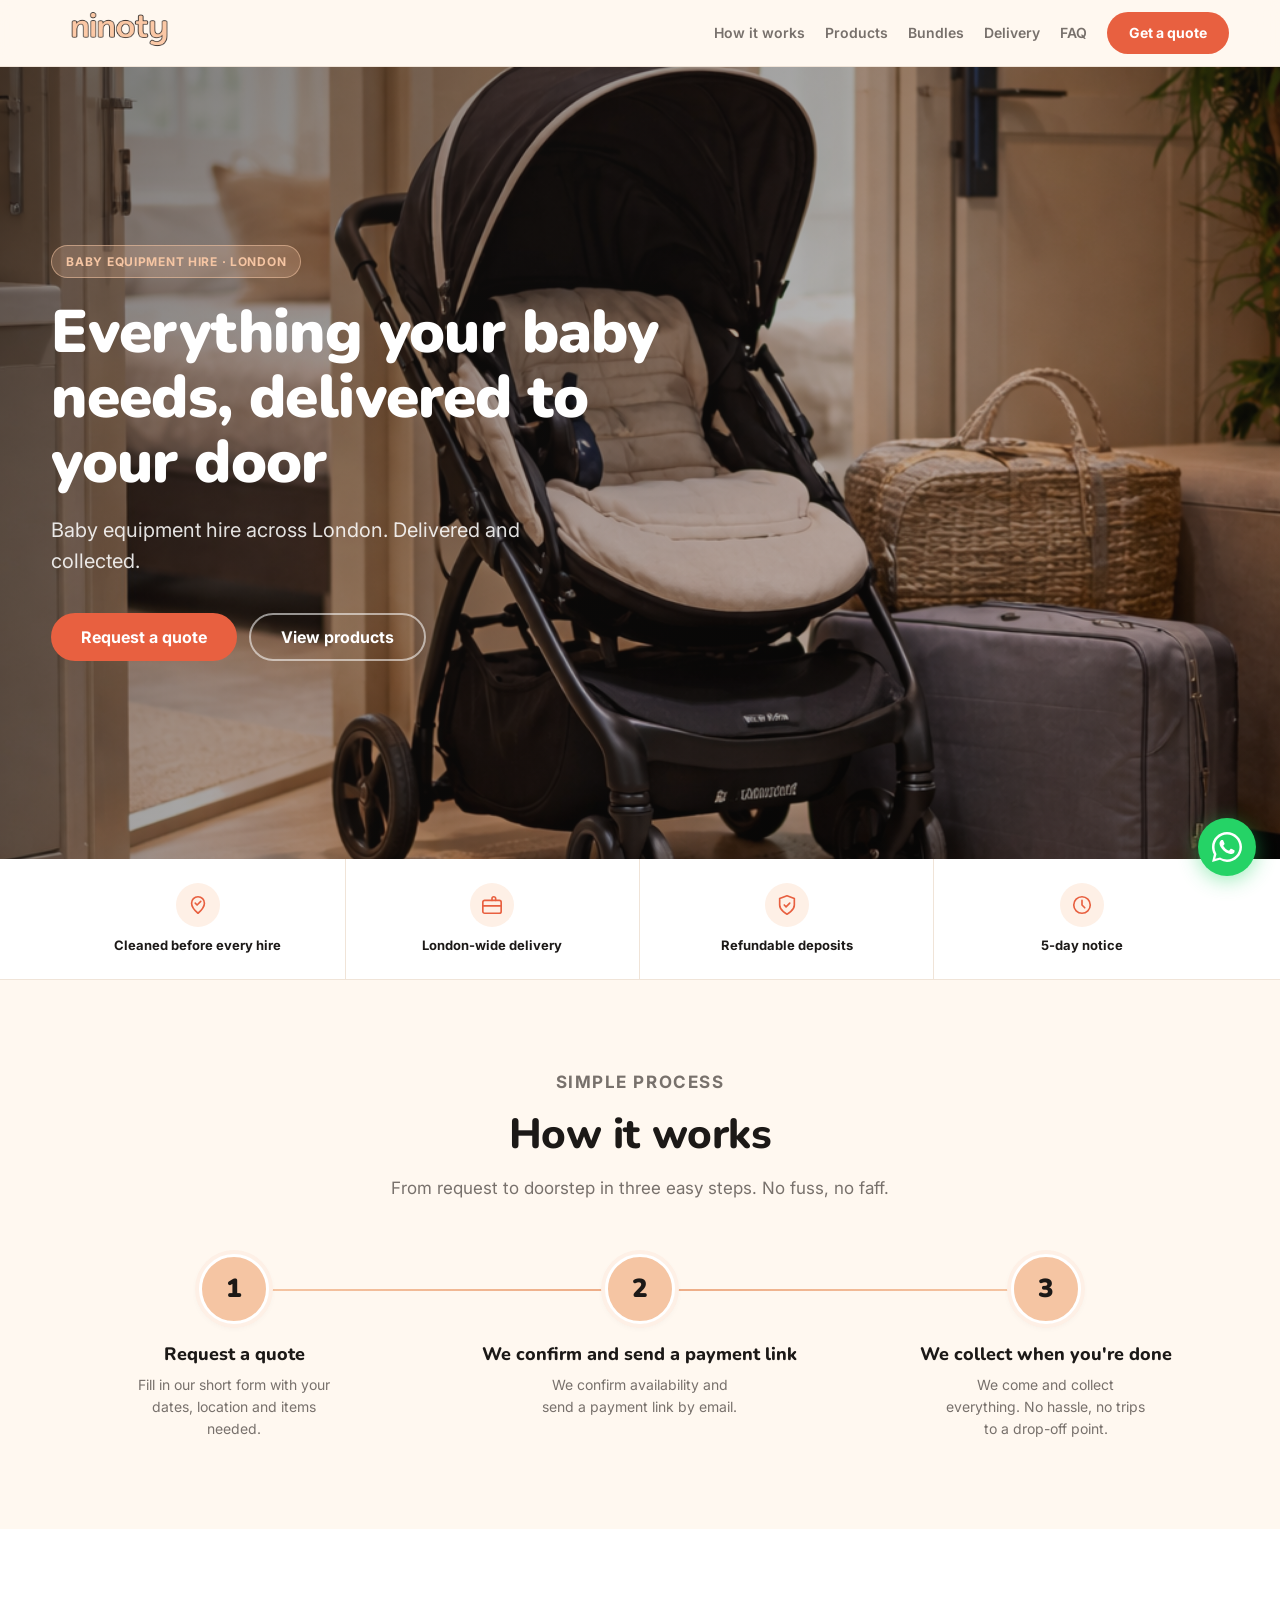
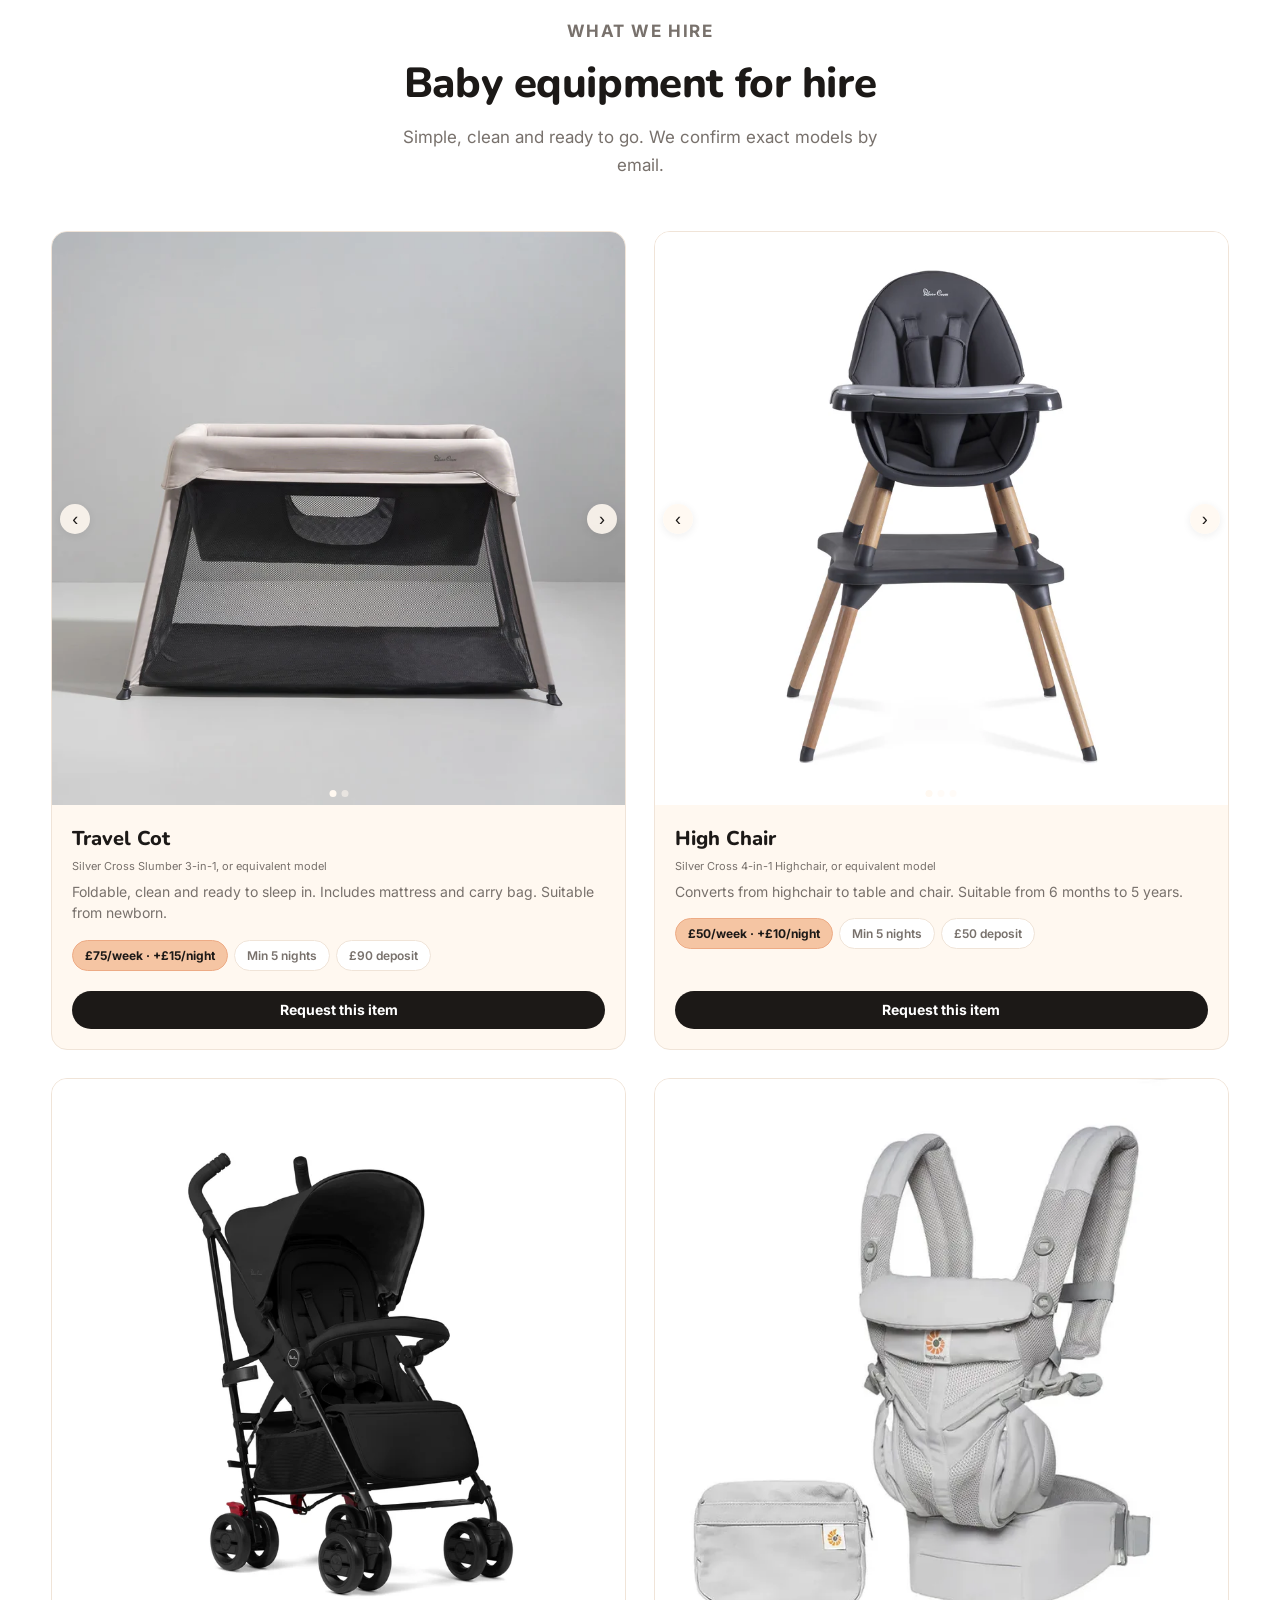
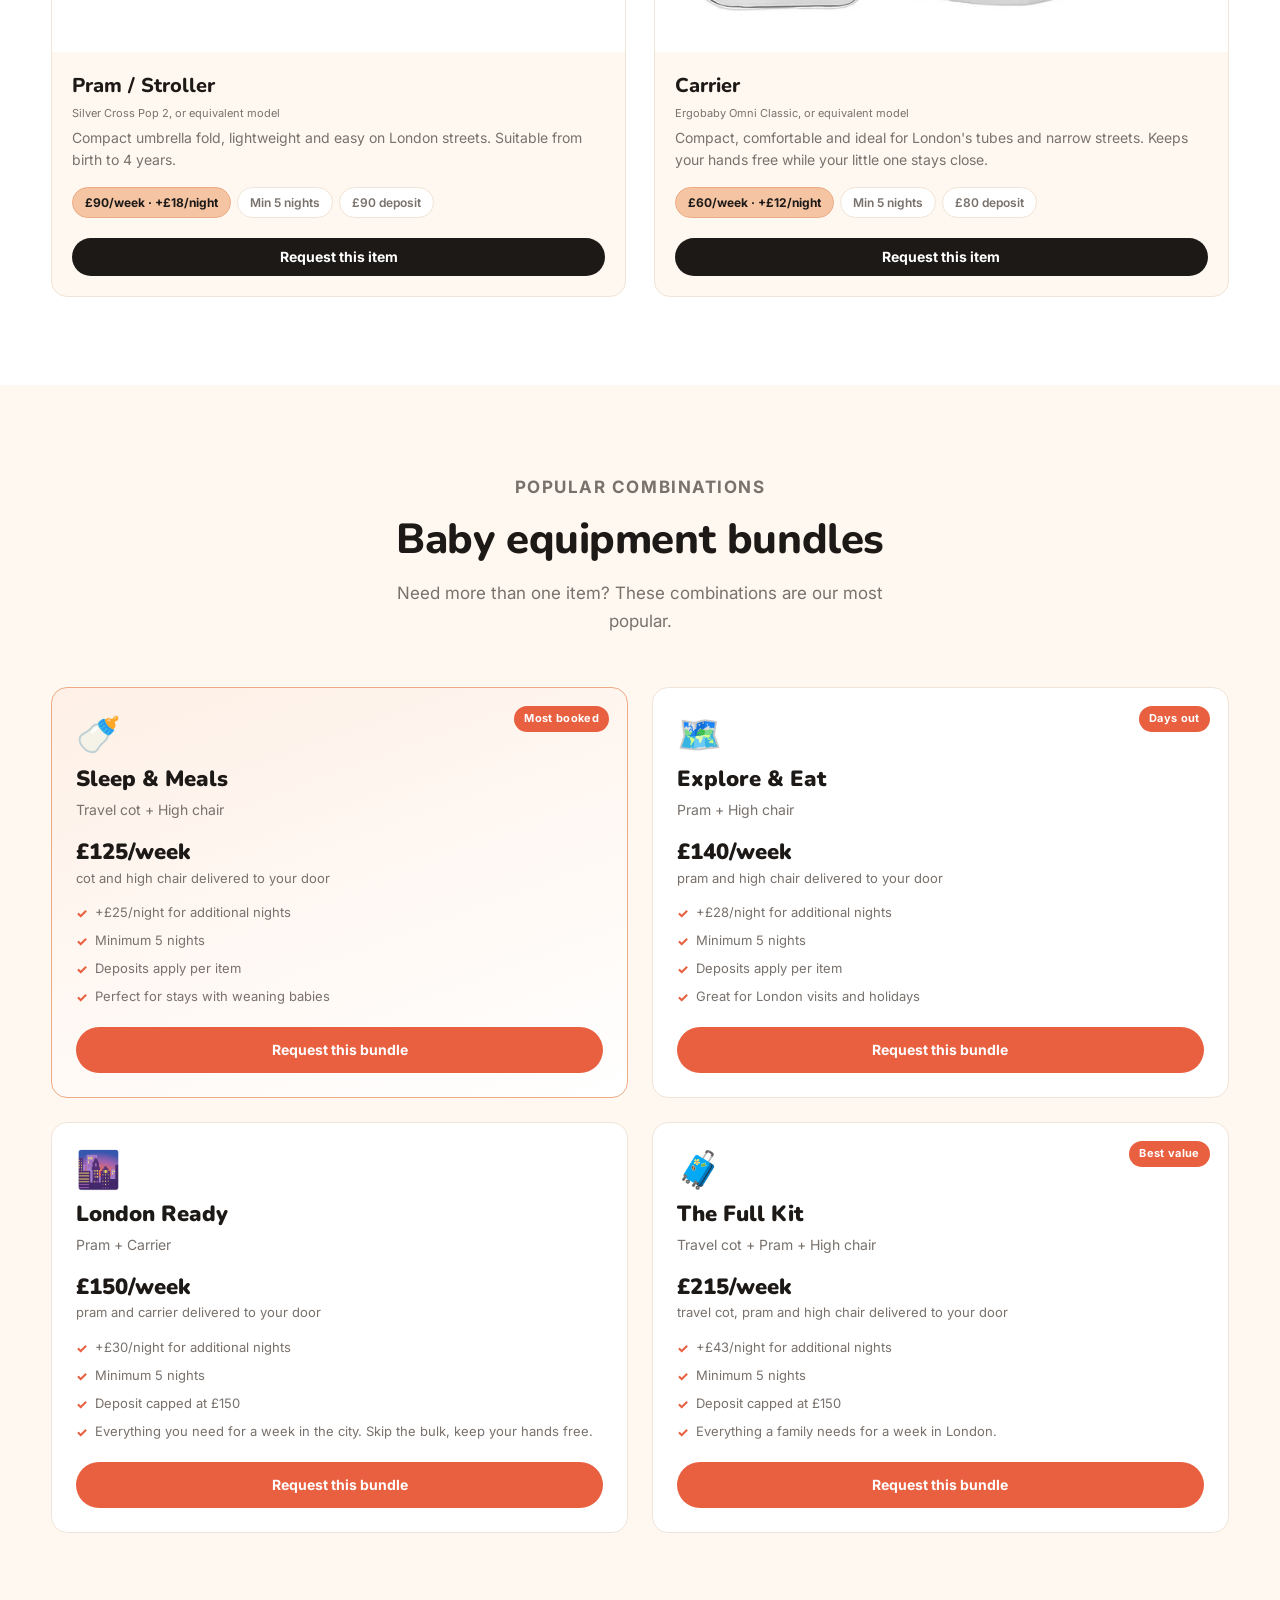
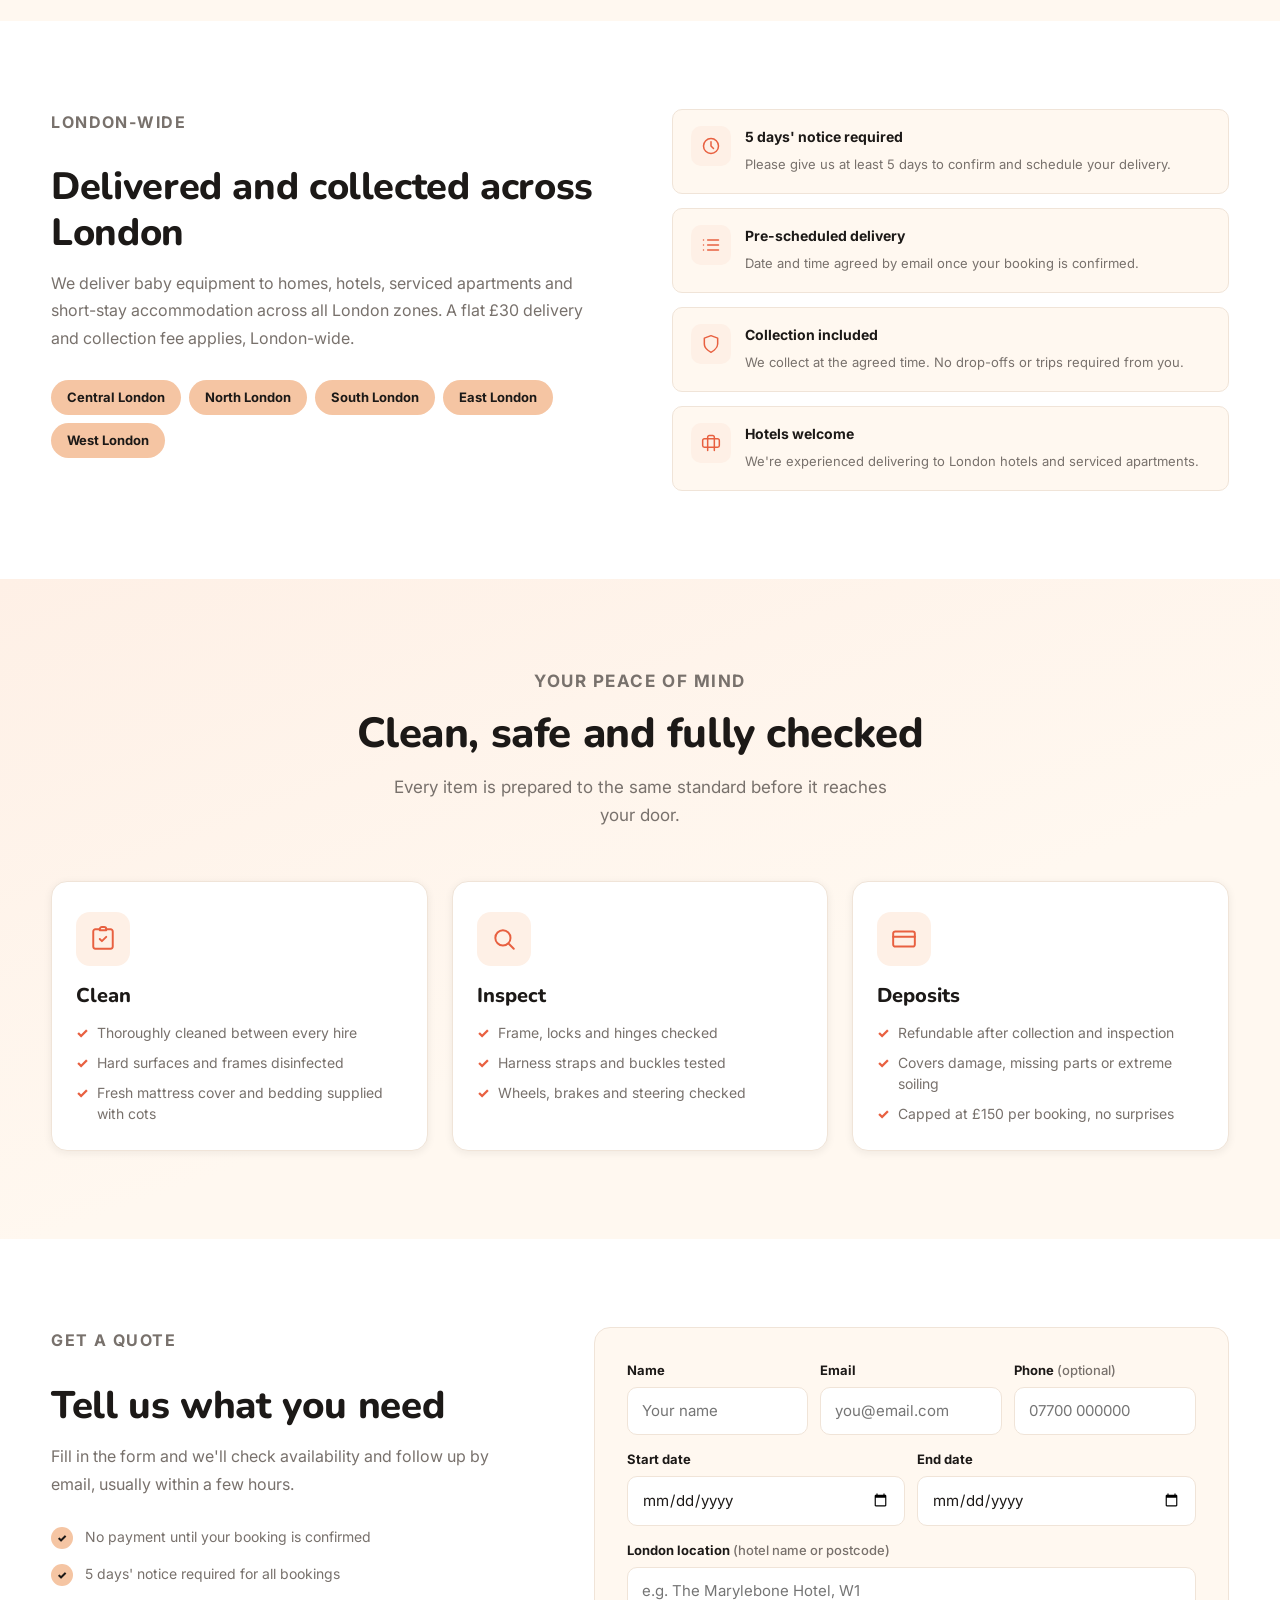
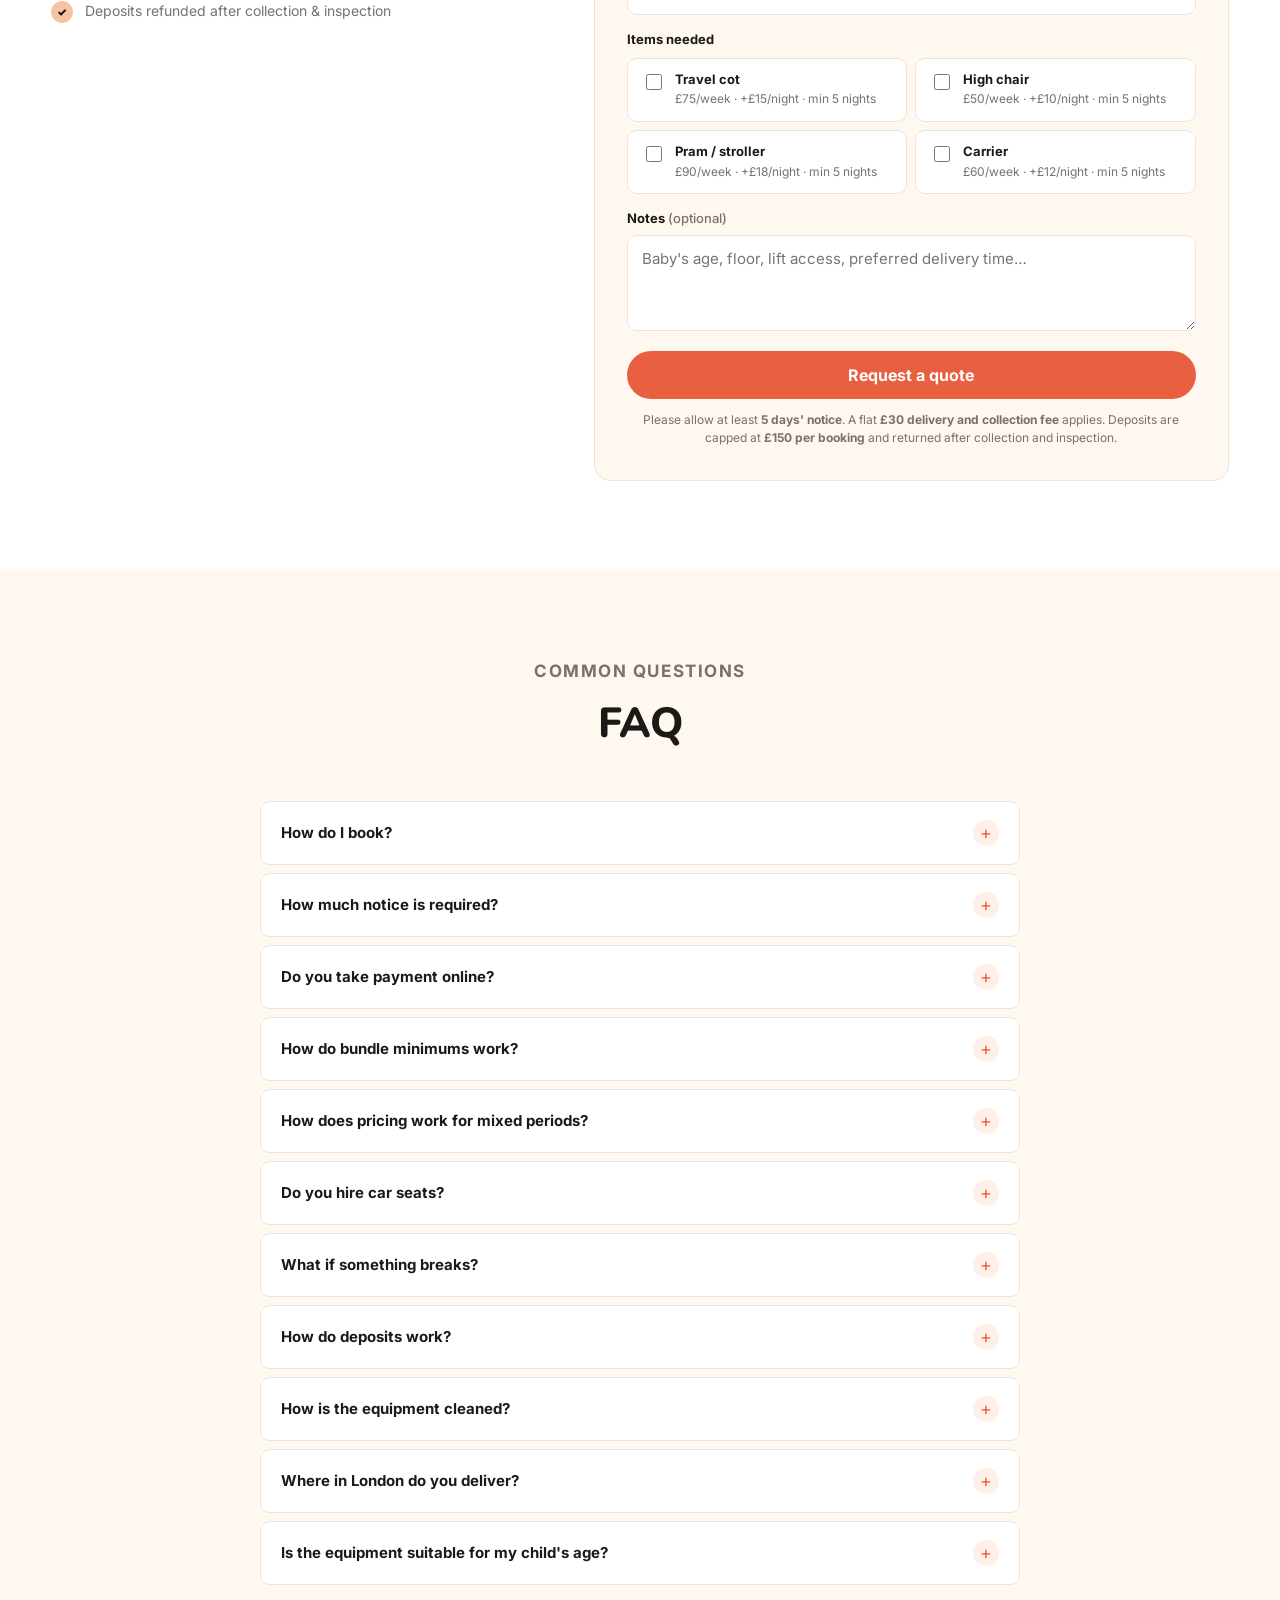
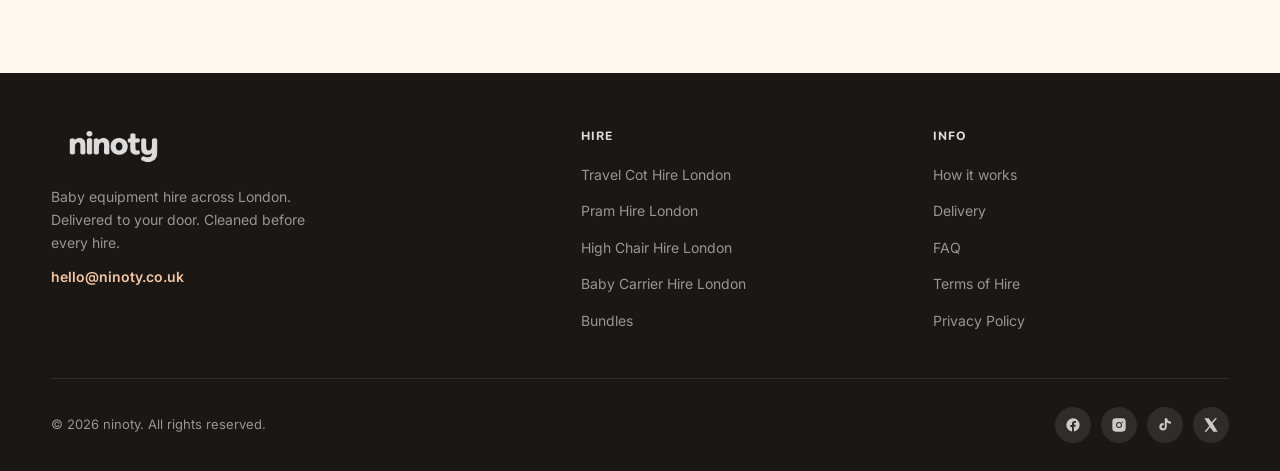
==== commit c1ea06f7: "Update quote form note, terms min hire/deposits/cancellation" ====
--- a/index.html
+++ b/index.html
@@ -15,6 +15,7 @@
   <meta property="og:url" content="https://ninoty.co.uk" />
   <meta property="og:image" content="https://ninoty.co.uk/images/hero.jpg" />
   <meta property="og:site_name" content="Ninoty" />
+  <link rel="canonical" href="https://ninoty.co.uk/" />
 
   <!-- Favicon -->
   <link rel="icon" href="/favicon.ico" sizes="any" />
@@ -507,7 +508,6 @@
             method="POST"
             data-netlify="true"
             netlify-honeypot="bot-field"
-            novalidate
           >
             <input type="hidden" name="form-name" value="quote-request" />
 
@@ -591,7 +591,7 @@
             </div>
 
             <p class="form-note">
-              Please allow at least <strong>5 days' notice</strong>. Deposits are capped at <strong>£150 per booking</strong> and returned after collection and inspection.
+              Please allow at least <strong>5 days' notice</strong>. A flat <strong>£30 delivery and collection fee</strong> applies. Deposits are capped at <strong>£150 per booking</strong> and returned after collection and inspection.
             </p>
           </form>
         </div>
@@ -610,91 +610,91 @@
       <div class="faq-list">
 
         <div class="faq-item">
-          <button class="faq-question" aria-expanded="false">
+          <button class="faq-question" aria-expanded="false" aria-controls="faq-answer-1">
             How do I book?
             <span class="faq-icon" aria-hidden="true">+</span>
           </button>
-          <div class="faq-answer">Use the quote request form on this page with your dates, location and items needed. We'll check availability and follow up by email.</div>
-        </div>
-
-        <div class="faq-item">
-          <button class="faq-question" aria-expanded="false">
+          <div class="faq-answer" id="faq-answer-1" hidden>Use the quote request form on this page with your dates, location and items needed. We'll check availability and follow up by email.</div>
+        </div>
+
+        <div class="faq-item">
+          <button class="faq-question" aria-expanded="false" aria-controls="faq-answer-2">
             How much notice is required?
             <span class="faq-icon" aria-hidden="true">+</span>
           </button>
-          <div class="faq-answer">We require at least 5 days' notice for all bookings. For weekend and holiday dates we recommend as much notice as possible.</div>
-        </div>
-
-        <div class="faq-item">
-          <button class="faq-question" aria-expanded="false">
+          <div class="faq-answer" id="faq-answer-2" hidden>We require at least 5 days' notice for all bookings. For weekend and holiday dates we recommend as much notice as possible.</div>
+        </div>
+
+        <div class="faq-item">
+          <button class="faq-question" aria-expanded="false" aria-controls="faq-answer-3">
             Do you take payment online?
             <span class="faq-icon" aria-hidden="true">+</span>
           </button>
-          <div class="faq-answer">Booking and payment are currently arranged by email after we've confirmed availability. We'll send details once your quote is confirmed.</div>
-        </div>
-
-        <div class="faq-item">
-          <button class="faq-question" aria-expanded="false">
+          <div class="faq-answer" id="faq-answer-3" hidden>Booking and payment are currently arranged by email after we've confirmed availability. We'll send details once your quote is confirmed.</div>
+        </div>
+
+        <div class="faq-item">
+          <button class="faq-question" aria-expanded="false" aria-controls="faq-answer-4">
             How do bundle minimums work?
             <span class="faq-icon" aria-hidden="true">+</span>
           </button>
-          <div class="faq-answer">All items have a 5-night minimum hire period. When hiring multiple items together, the 5-night minimum applies across the booking.</div>
-        </div>
-
-        <div class="faq-item">
-          <button class="faq-question" aria-expanded="false">
+          <div class="faq-answer" id="faq-answer-4" hidden>All items have a 5-night minimum hire period. When hiring multiple items together, the 5-night minimum applies across the booking.</div>
+        </div>
+
+        <div class="faq-item">
+          <button class="faq-question" aria-expanded="false" aria-controls="faq-answer-5">
             How does pricing work for mixed periods?
             <span class="faq-icon" aria-hidden="true">+</span>
           </button>
-          <div class="faq-answer">The weekly rate applies per full 7-day block, with the nightly rate charged for any remaining days. For example, a 9-night hire would be priced as one week plus two nights.</div>
-        </div>
-
-        <div class="faq-item">
-          <button class="faq-question" aria-expanded="false">
+          <div class="faq-answer" id="faq-answer-5" hidden>The weekly rate applies per full 7-day block, with the nightly rate charged for any remaining days. For example, a 9-night hire would be priced as one week plus two nights.</div>
+        </div>
+
+        <div class="faq-item">
+          <button class="faq-question" aria-expanded="false" aria-controls="faq-answer-6">
             Do you hire car seats?
             <span class="faq-icon" aria-hidden="true">+</span>
           </button>
-          <div class="faq-answer">Not currently. Car seats may be added to our range in future. Sign up or follow us on social media for updates.</div>
-        </div>
-
-        <div class="faq-item">
-          <button class="faq-question" aria-expanded="false">
+          <div class="faq-answer" id="faq-answer-6" hidden>Not currently. Car seats may be added to our range in future. Sign up or follow us on social media for updates.</div>
+        </div>
+
+        <div class="faq-item">
+          <button class="faq-question" aria-expanded="false" aria-controls="faq-answer-7">
             What if something breaks?
             <span class="faq-icon" aria-hidden="true">+</span>
           </button>
-          <div class="faq-answer">Please let us know immediately. Normal wear and tear is expected and won't affect your deposit. Accidental damage or missing parts may result in a deduction from your deposit.</div>
-        </div>
-
-        <div class="faq-item">
-          <button class="faq-question" aria-expanded="false">
+          <div class="faq-answer" id="faq-answer-7" hidden>Please let us know immediately. Normal wear and tear is expected and won't affect your deposit. Accidental damage or missing parts may result in a deduction from your deposit.</div>
+        </div>
+
+        <div class="faq-item">
+          <button class="faq-question" aria-expanded="false" aria-controls="faq-answer-8">
             How do deposits work?
             <span class="faq-icon" aria-hidden="true">+</span>
           </button>
-          <div class="faq-answer">A refundable deposit applies per item: travel cot £90, pram £90, high chair £50, carrier £80. Deposits are capped at £150 per booking and returned within 3–5 working days after collection and inspection.</div>
-        </div>
-
-        <div class="faq-item">
-          <button class="faq-question" aria-expanded="false">
+          <div class="faq-answer" id="faq-answer-8" hidden>A refundable deposit applies per item: travel cot £90, pram £90, high chair £50, carrier £80. Deposits are capped at £150 per booking and returned within 3–5 working days after collection and inspection.</div>
+        </div>
+
+        <div class="faq-item">
+          <button class="faq-question" aria-expanded="false" aria-controls="faq-answer-9">
             How is the equipment cleaned?
             <span class="faq-icon" aria-hidden="true">+</span>
           </button>
-          <div class="faq-answer">All items are thoroughly cleaned, disinfected and safety-checked between every hire. Travel cots are supplied with a clean mattress and fitted sheet.</div>
-        </div>
-
-        <div class="faq-item">
-          <button class="faq-question" aria-expanded="false">
+          <div class="faq-answer" id="faq-answer-9" hidden>All items are thoroughly cleaned, disinfected and safety-checked between every hire. Travel cots are supplied with a clean mattress and fitted sheet.</div>
+        </div>
+
+        <div class="faq-item">
+          <button class="faq-question" aria-expanded="false" aria-controls="faq-answer-10">
             Where in London do you deliver?
             <span class="faq-icon" aria-hidden="true">+</span>
           </button>
-          <div class="faq-answer">We deliver across all London zones: homes, hotels, serviced apartments and short-stay accommodation. A flat £30 delivery and collection fee applies, London-wide.</div>
-        </div>
-
-        <div class="faq-item">
-          <button class="faq-question" aria-expanded="false">
+          <div class="faq-answer" id="faq-answer-10" hidden>We deliver across all London zones: homes, hotels, serviced apartments and short-stay accommodation. A flat £30 delivery and collection fee applies, London-wide.</div>
+        </div>
+
+        <div class="faq-item">
+          <button class="faq-question" aria-expanded="false" aria-controls="faq-answer-11">
             Is the equipment suitable for my child's age?
             <span class="faq-icon" aria-hidden="true">+</span>
           </button>
-          <div class="faq-answer">All equipment should be used within the manufacturer's age and weight guidelines. If you're unsure whether an item is suitable, please mention it in your notes and we'll advise.</div>
+          <div class="faq-answer" id="faq-answer-11" hidden>All equipment should be used within the manufacturer's age and weight guidelines. If you're unsure whether an item is suitable, please mention it in your notes and we'll advise.</div>
         </div>
 
       </div>
@@ -787,10 +787,14 @@
         document.querySelectorAll('.faq-item.open').forEach(function (el) {
           el.classList.remove('open');
           el.querySelector('.faq-question').setAttribute('aria-expanded', 'false');
+          var openAnswer = el.querySelector('.faq-answer');
+          if (openAnswer) openAnswer.hidden = true;
         });
         if (!wasOpen) {
           item.classList.add('open');
           btn.setAttribute('aria-expanded', 'true');
+          var answer = item.querySelector('.faq-answer');
+          if (answer) answer.hidden = false;
         }
       });
     });
@@ -877,6 +881,10 @@
       form.addEventListener('submit', function (e) {
         e.preventDefault();
 
+        if (!form.reportValidity()) {
+          return;
+        }
+
         var anyChecked = itemChecks.some(function (cb) { return cb.checked; });
         if (!anyChecked) {
           alert('Please select at least one item.');
@@ -897,6 +905,9 @@
         .then(function (res) {
           if (res.ok) {
             form.reset();
+            updateEndMin();
+            submitBtn.disabled = false;
+            submitBtn.textContent = 'Request a quote';
             if (successMsg) {
               successMsg.style.display = 'block';
               successMsg.scrollIntoView({ behavior: 'smooth', block: 'nearest' });
